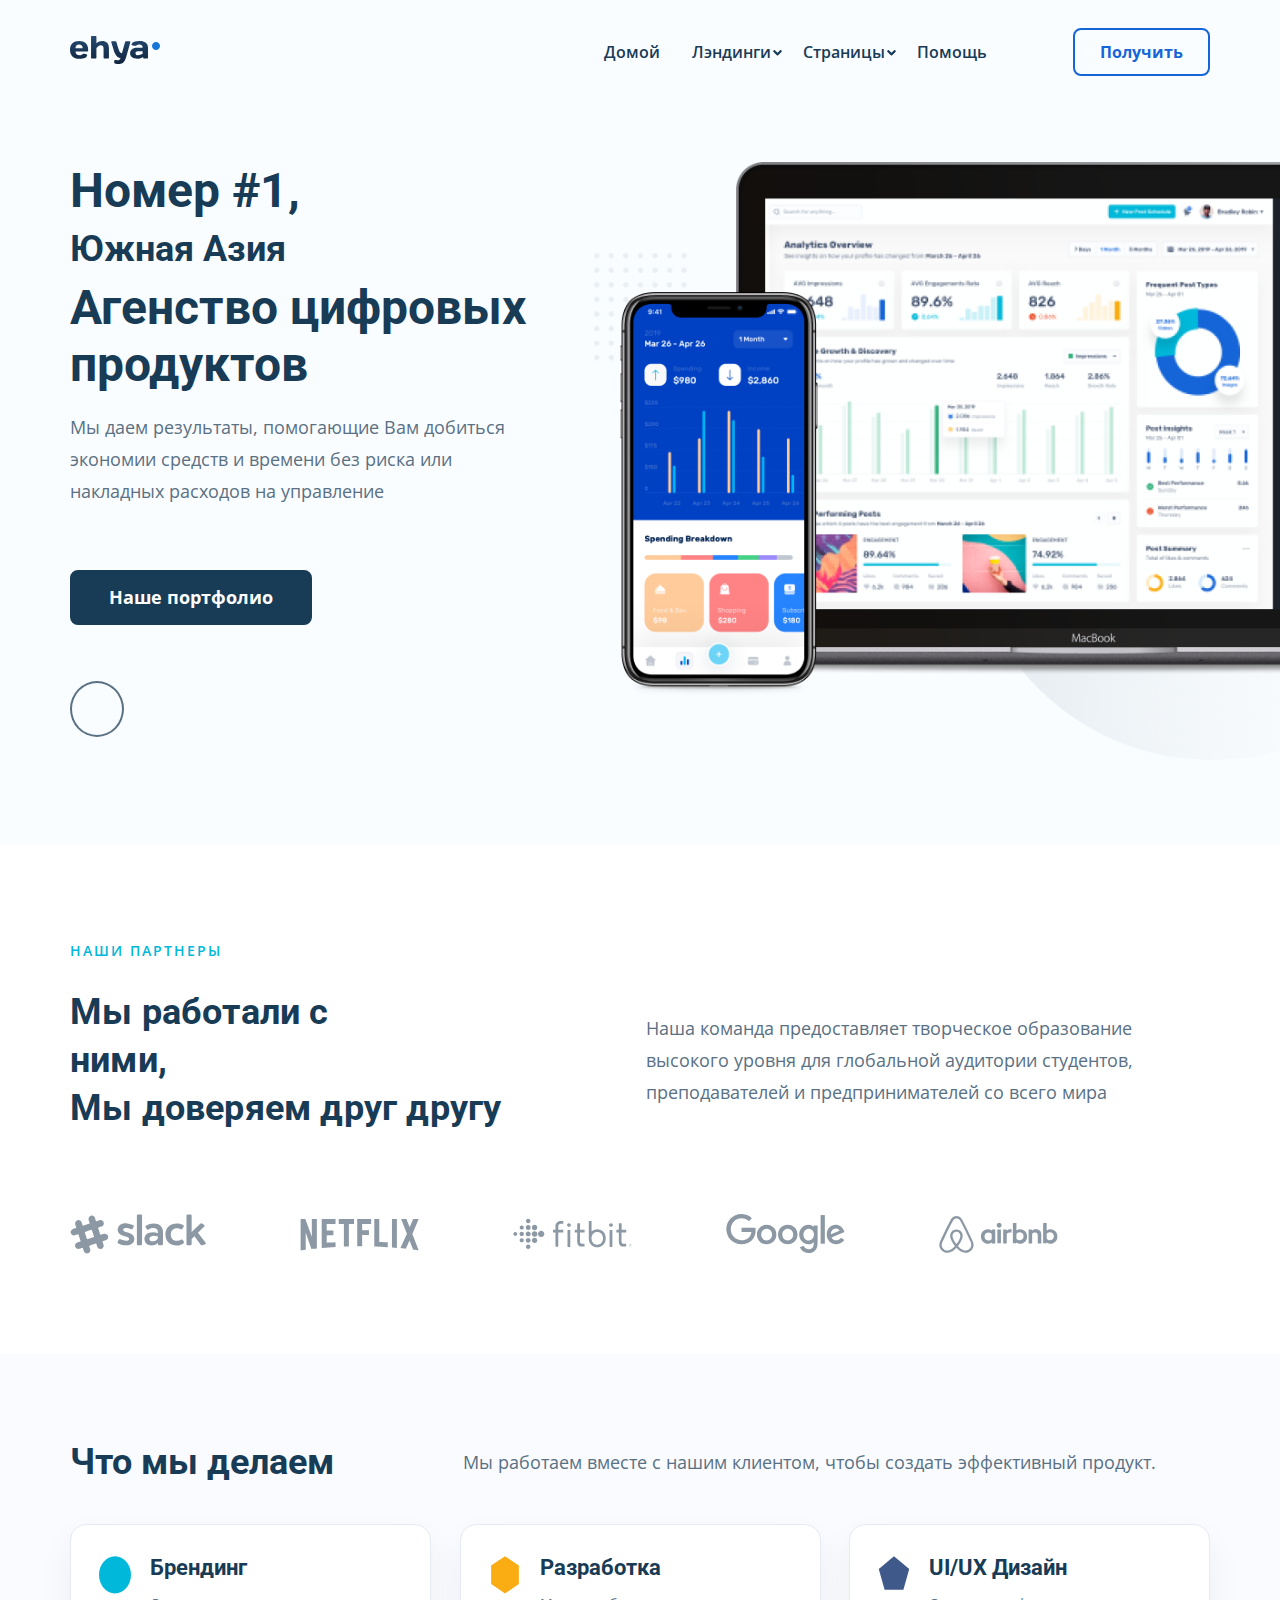
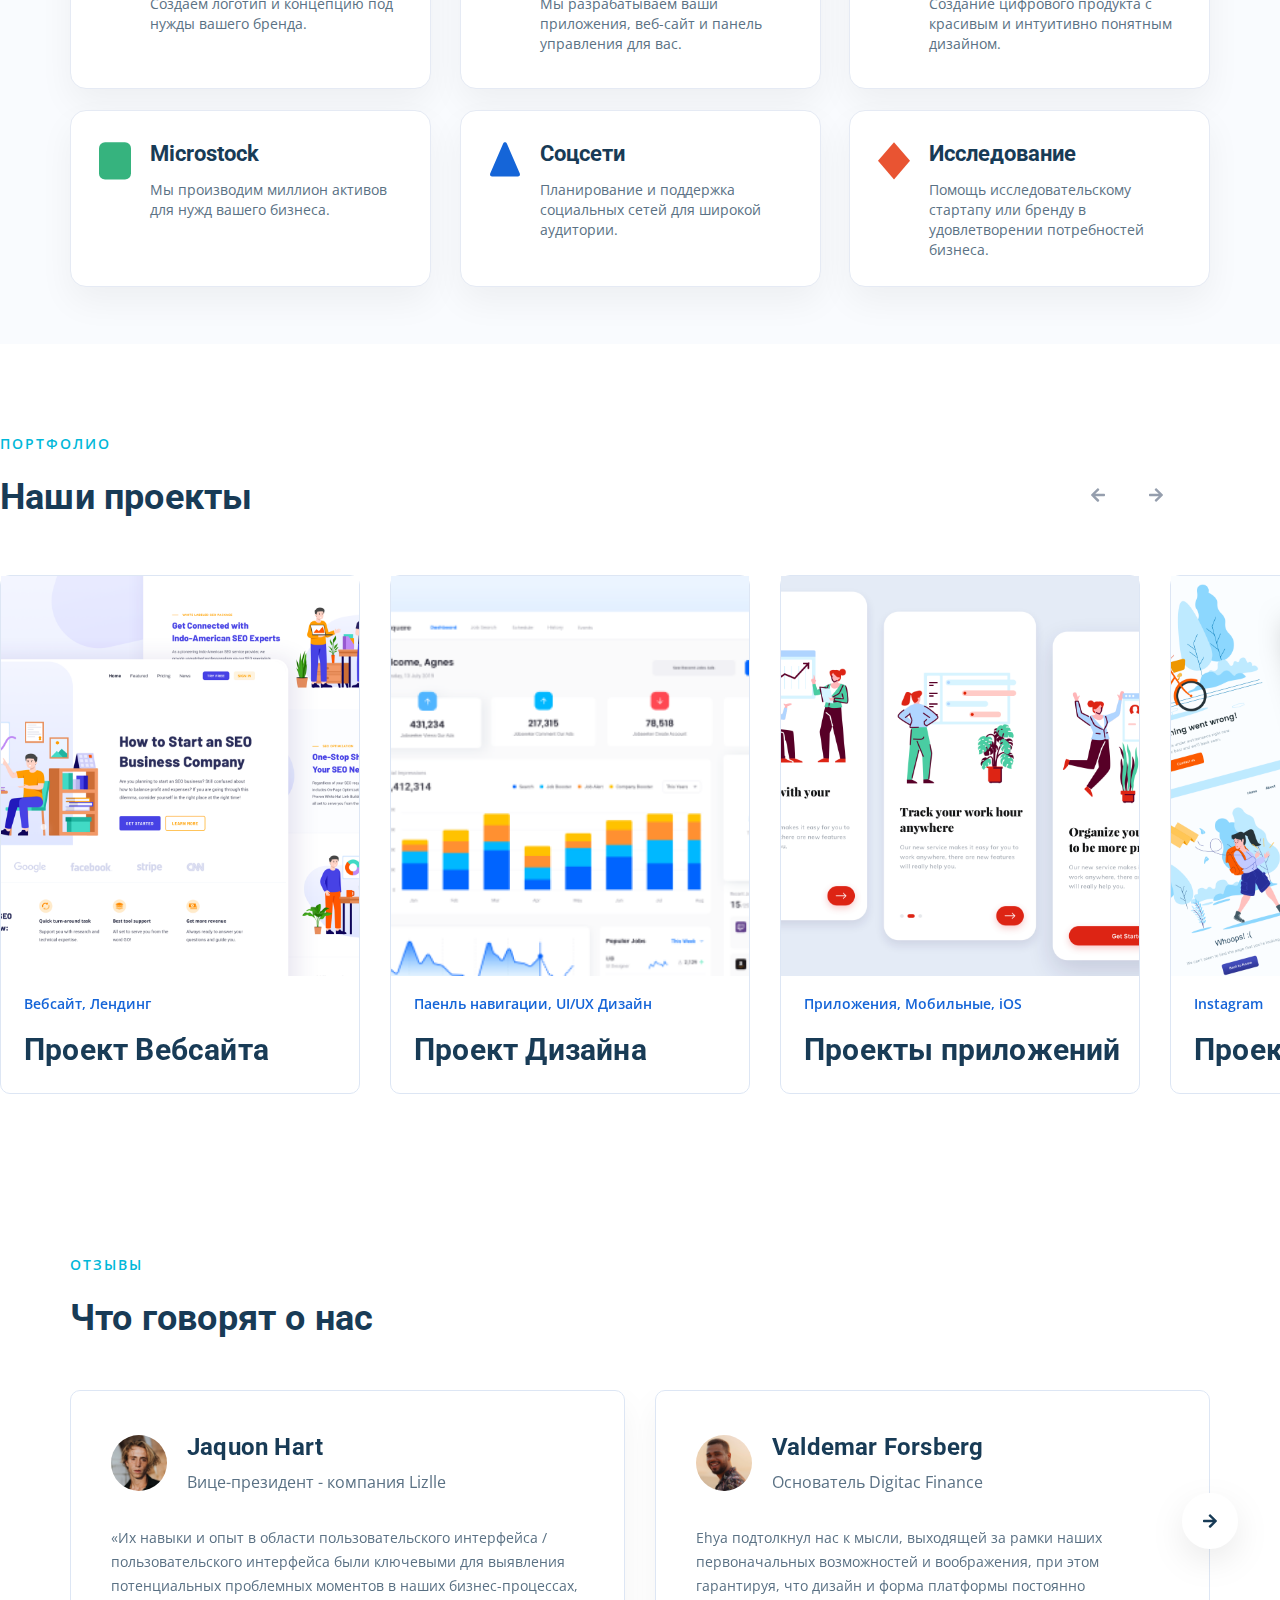
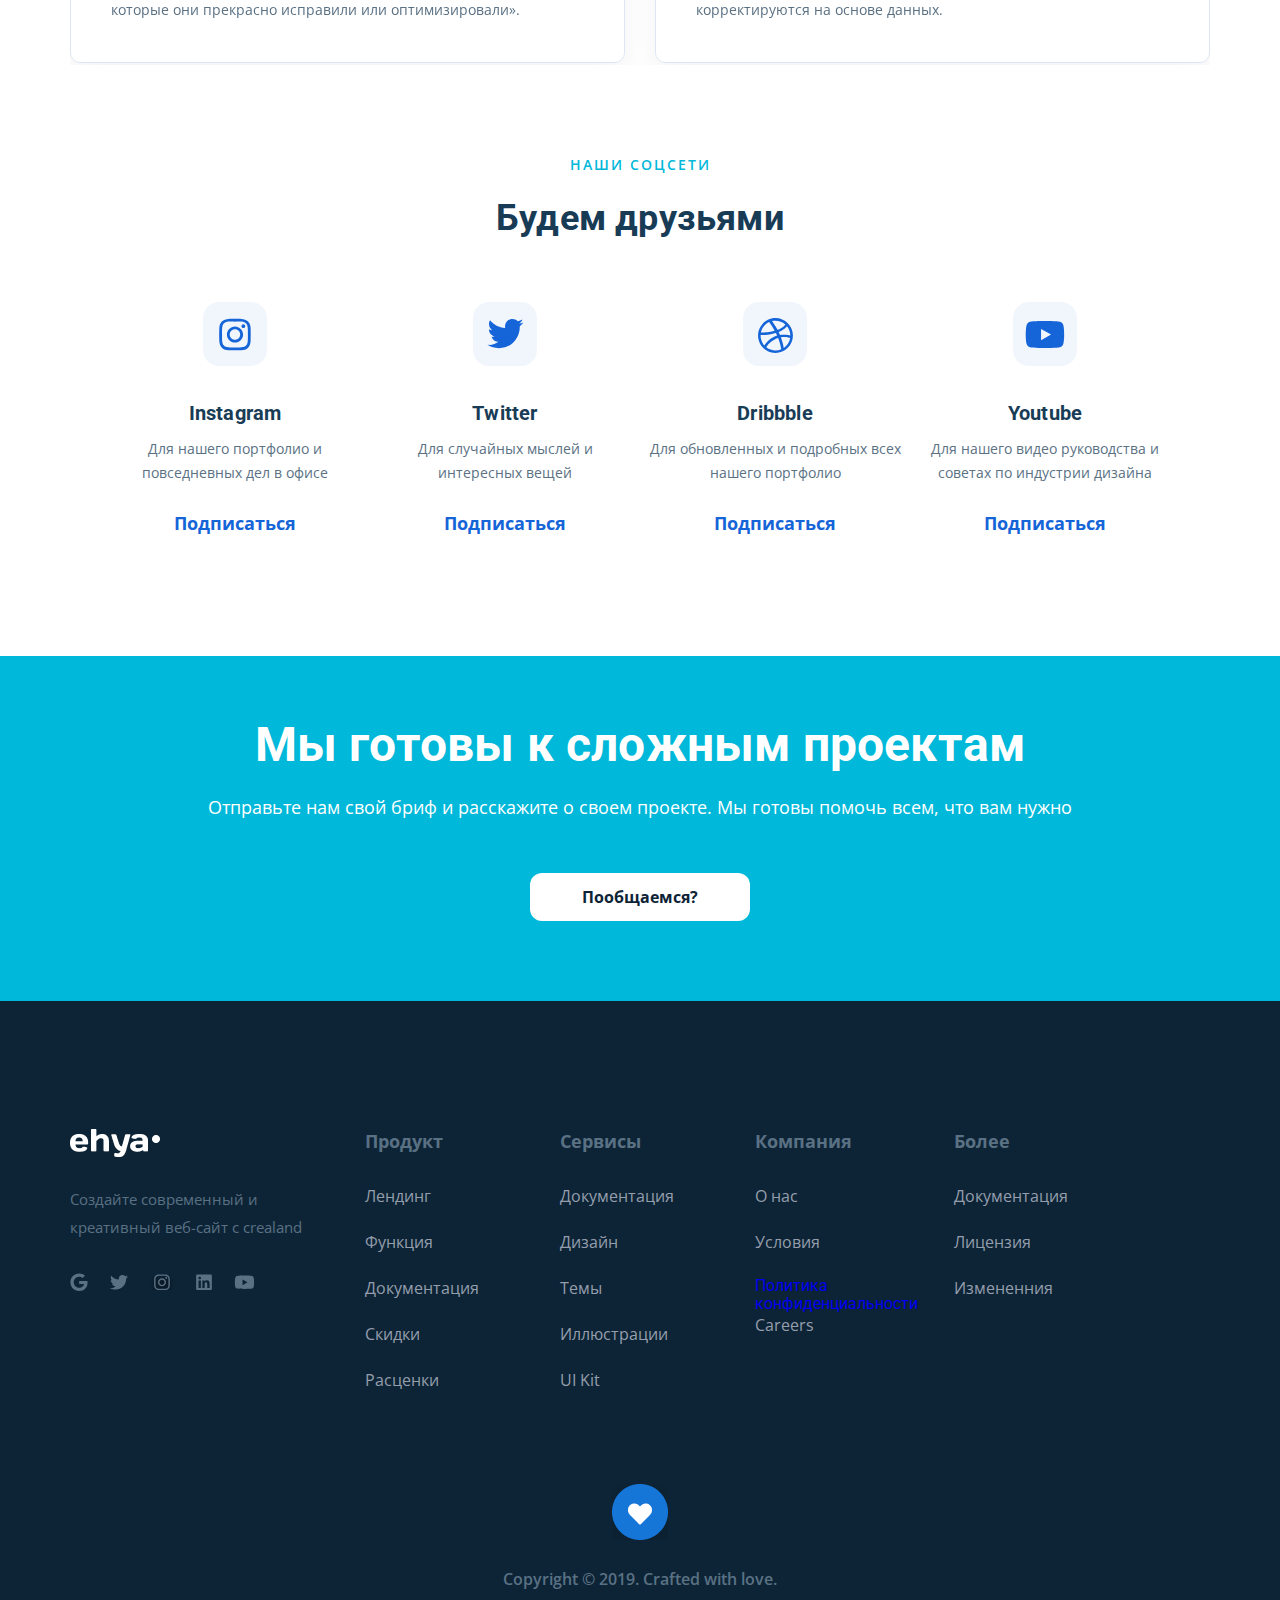
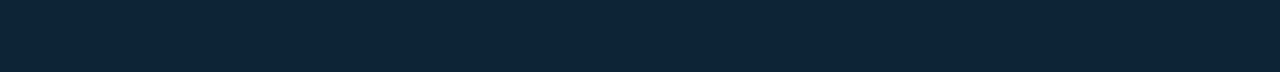
==== index.html @ fec26cb6 "fix правки" ====
<!DOCTYPE html>
<html lang="ru">
  <head>
    <meta charset="UTF-8" />
    <meta http-equiv="X-UA-Compatible" content="IE=edge" />
    <meta name="viewport" content="width=device-width, initial-scale=1.0" />
    <title>Tolik-Agency</title>
    <link rel="shortcut icon" href="favicon.ico" type="image/x-icon" />
    <link rel="icon" href="favicon.ico" type="image/x-icon" />
    <link rel="preconnect" href="https://fonts.gstatic.com" />
    <link
      href="https://fonts.googleapis.com/css2?family=Open+Sans:wght@400;600&family=Roboto:wght@400;700&display=swap"
      rel="stylesheet"
    />
    <link rel="stylesheet" href="./css/swiper-bundle.min.css" />
    <link rel="stylesheet" href="./css/style.css" />
  </head>
  <body>
    <div class="navbar navbar--mobile_fixed">
      <div class="container">
        <header class="navbar__header">
          <div class="navbar__logo">
            <a href="./index.html" class="navbar__link">
              <img src="./img/Logo-header.svg" alt="logo" class="logo" />
            </a>
          </div>
          <nav class="navbar-menu">
            <ul class="navbar-menu__items">
              <li class="navbar-menu__item">
                <a href="#" class="navbar-menu__link">Домой</a>
              </li>
              <li class="navbar-menu__item">
                <button class="navbar-menu__link navbar-menu__link-button">
                  Лэндинги
                </button>
                <ul class="navbar-menu__hidden">
                  <li class="navbar-menu__hidden-link">Flowers</li>
                  <li class="navbar-menu__hidden-link">House</li>
                  <li class="navbar-menu__hidden-link">Devs</li>
                  <li class="navbar-menu__hidden-link">Music</li>
                </ul>
              </li>
              <li class="navbar-menu__item">
                <button class="navbar-menu__link navbar-menu__link-buttons">
                  Страницы
                </button>
                <ul class="navbar-menu__hiddens">
                  <li class="navbar-menu__hidden-link">Главная</li>
                  <li class="navbar-menu__hidden-link">Отзывы</li>
                  <li class="navbar-menu__hidden-link">Инфомация</li>
                  <li class="navbar-menu__hidden-link">Проекты</li>
                  <li class="navbar-menu__hidden-link">Конаткы</li>
                </ul>
              </li>
              <li class="navbar-menu__item">
                <a href="#" class="navbar-menu__link">Помощь</a>
              </li>
            </ul>
            <button
              class="button navbar-button"
              data-toggle="modal"
              data-href="#agency-modal"
            >
              <span class="navbar-button__text">Получить</span>
            </button>
          </nav>
          <!-- /.navbar__menu -->
          <button class="button-hidden navbar__menu-button">
            <span class="button-hidden__line"></span>
            <span class="button-hidden__line"></span>
            <span class="button-hidden__line"></span>
          </button>
        </header>
        <!-- /.navbar__header -->
      </div>
      <!-- /.container -->
    </div>
    <!-- /.header -->
    <section class="hero">
      <div class="container">
        <div class="hero-main">
          <div class="hero-wrapper">
            <div class="hero-info">
              <h2 class="hero-info__title">Номер #1,</h2>
              <span class="hero-info__title-text">Южная Азия</span>
              <h1 class="hero-info__title hero-info__title--mb15">
                Агенство цифровых продуктов
              </h1>
              <p class="hero-info__text">
                Мы даем результаты, помогающие Вам добиться экономии средств и
                времени без риска или накладных&nbsp;расходов на управление
              </p>
              <a class="button hero__button" href="#portfolio">
                Наше портфолио
              </a>
              <a class="button hero__button-circle" href="#partners"></a>
            </div>
            <!-- /.hero-info -->
          </div>
          <!-- /.hero-wrapper__text -->
        </div>
        <!-- /.hero-main -->
      </div>
    </section>
    <!-- /.hero -->
    <section class="partners" id="partners">
      <div class="container">
        <div class="patners-wrapper">
          <div class="partners__info">
            <span class="partners__our const-text">Наши партнеры</span>
            <div class="partners-text">
              <h2 class="partners-text__title">
                Мы работали с<br />ними,<br />Мы доверяем друг другу
              </h2>
              <span class="partners-text__quality">
                Наша команда предоставляет творческое образование высокого
                уровня для глобальной&nbsp;аудитории студентов, преподавателей и
                предпринимателей со&nbsp;всего&nbsp;мира
              </span>
            </div>
          </div>
          <!-- /.partners__info -->
          <div class="partners-logo">
            <div class="partners-logo__item">
              <img
                src="./img/slack.svg"
                alt="logo: slack"
                class="partners__image"
              />
            </div>
            <div class="partners-logo__item">
              <img
                src="./img/netflix.svg"
                alt="logo: netflix"
                class="partners__image"
              />
            </div>
            <div class="partners-logo__item">
              <img
                src="./img/fitbit.svg"
                alt="logo: netflix"
                class="partners__image"
              />
            </div>
            <div class="partners-logo__item">
              <img
                src="./img/google.svg"
                alt="logo: google"
                class="partners__image"
              />
            </div>
            <div class="partners-logo__item">
              <img
                src="./img/airbnb.svg"
                alt="logo: airbnb"
                class="partners__image"
              />
            </div>
          </div>
        </div>
        <!-- /.patners-wrapper -->
      </div>
    </section>
    <!-- /.partners -->
    <section class="service">
      <div class="container">
        <div class="service-wrapper">
          <div class="service-heading">
            <h2 class="service-heading__title">Что мы делаем</h2>
            <div class="service-heading__text">
              Мы работаем вместе с нашим клиентом, чтобы создать эффективный
              продукт.
            </div>
          </div>
          <!-- /.service-heading -->
          <div class="service-info">
            <div class="card service-info__card">
              <div class="card__image">
                <img src="./img/brend.svg" alt="decor image" />
              </div>
              <div class="card__info">
                <h4 class="card__title">Брендинг</h4>
                <div class="card__text">
                  Создаем логотип и концепцию под нужды вашего бренда.
                </div>
              </div>
            </div>
            <!-- /.card -->
            <div class="card service-info__card">
              <div class="card__image">
                <img src="./img/devs.svg" alt="decor image" />
              </div>
              <div class="card__info">
                <h4 class="card__title">Разработка</h4>
                <div class="card__text">
                  Мы разрабатываем ваши приложения, веб-сайт и панель управления
                  для вас.
                </div>
              </div>
            </div>
            <!-- /.card -->
            <div class="card service-info__card">
              <div class="card__image">
                <img src="./img/uiux.svg" alt="decor image" />
              </div>
              <div class="card__info">
                <h4 class="card__title">UI/UX Дизайн</h4>
                <div class="card__text">
                  Создание цифрового продукта с красивым и интуитивно понятным
                  дизайном.
                </div>
              </div>
            </div>
            <!-- /.card -->
            <div class="card service-info__card">
              <div class="card__image">
                <img src="./img/Microstock.svg" alt="decor image" />
              </div>
              <div class="card__info">
                <h4 class="card__title">Microstock</h4>
                <div class="card__text">
                  Мы производим миллион активов для нужд вашего бизнеса.
                </div>
              </div>
            </div>
            <!-- /.card -->
            <div class="card service-info__card">
              <div class="card__image">
                <img src="./img/social.svg" alt="decor image" />
              </div>
              <div class="card__info">
                <h4 class="card__title">Соцсети</h4>
                <div class="card__text">
                  Планирование и поддержка социальных сетей для широкой
                  аудитории.
                </div>
              </div>
            </div>
            <!-- /.card -->
            <div class="card service-info__card">
              <div class="card__image">
                <img src="./img/Polygon.svg" alt="decor image" />
              </div>
              <div class="card__info">
                <h4 class="card__title">Исследование</h4>
                <div class="card__text">
                  Помощь исследовательскому стартапу или бренду в удовлетворении
                  потребностей бизнеса.
                </div>
              </div>
            </div>
            <!-- /.card -->
          </div>
          <!-- /.service-info -->
        </div>
        <!-- /.service-wrapper -->
      </div>
    </section>
    <!-- /.service -->
    <section class="portfolio" id="portfolio">
      <div class="portfolio-wrapper">
        <span class="portfolio__info const-text">Портфолио</span>
        <div class="portfolio-heading">
          <h2 class="portfolio-heading__title">Наши проекты</h2>
          <div class="portfolio-heading__button">
            <button
              class="portfolio-heading__button portfolio-heading__button--prev"
            ></button>
            <button
              class="portfolio-heading__button portfolio-heading__button--next"
            ></button>
          </div>
        </div>
        <!-- /.portfolio-heading -->
        <div class="swiper-container portfolio-slider">
          <div class="swiper-wrapper">
            <div class="swiper-slide portfolio-slides">
              <div class="portfolio-slides__card">
                <div class="portfolio-slides__images">
                  <img
                    src="./img/slide-1.png"
                    alt="slide"
                    class="portfolio-slides__image"
                  />
                </div>
                <div class="portfolio-slides__footer">
                  <div class="portfolio-slides__info">Вебсайт, Лендинг</div>
                  <div class="portfolio-slides__name">Проект Вебсайта</div>
                </div>
              </div>
            </div>
            <!-- /.portfolio-card -->
            <div class="swiper-slide portfolio-slides">
              <div class="portfolio-slides__card">
                <div class="portfolio-slides__images">
                  <img
                    src="./img/slide-2.png"
                    alt="slide"
                    class="portfolio-slides__image"
                  />
                </div>
                <div class="portfolio-slides__footer">
                  <div class="portfolio-slides__info">
                    Паенль навигации, UI/UX Дизайн
                  </div>
                  <div class="portfolio-slides__name">Проект Дизайна</div>
                </div>
              </div>
            </div>
            <!-- /.portfolio-card -->
            <div class="swiper-slide portfolio-slides">
              <div class="portfolio-slides__card">
                <div class="portfolio-slides__images">
                  <img
                    src="./img/slide-3.png"
                    alt="slide"
                    class="portfolio-slides__image"
                  />
                </div>
                <div class="portfolio-slides__footer">
                  <div class="portfolio-slides__info">
                    Приложения, Мобильные, iOS
                  </div>
                  <div class="portfolio-slides__name">Проекты приложений</div>
                </div>
              </div>
            </div>
            <!-- /.portfolio-card -->
            <div class="swiper-slide portfolio-slides">
              <div class="portfolio-slides__card">
                <div class="portfolio-slides__images">
                  <img
                    src="./img/slide-4.png"
                    alt="slide"
                    class="portfolio-slides__image"
                  />
                </div>
                <div class="portfolio-slides__footer">
                  <div class="portfolio-slides__info">Instagram</div>
                  <div class="portfolio-slides__name">Проект Иллюстраций</div>
                </div>
              </div>
            </div>
            <!-- /.portfolio-card -->
          </div>
        </div>
        <!-- /.porfolio-sider -->
      </div>
      <!-- /.portfolio-wrapper -->
    </section>
    <!-- /.portfolio -->
    <section class="portfolio portfolio-duble" id="portfolio2">
      <div class="container">
        <div class="portfolio-wrapper">
          <span class="portfolio__info const-text">Портфолио</span>
          <div class="portfolio-heading">
            <h2 class="portfolio-heading__title">Наши проекты</h2>
            <div class="portfolio-heading__button">
              <button
                class="portfolio-heading__button portfolio-heading__button--prev"
              ></button>
              <button
                class="portfolio-heading__button portfolio-heading__button--next"
              ></button>
            </div>
          </div>
          <!-- /.portfolio-heading -->
          <div class="portfolio-slides">
            <div class="portfolio-slides__card">
              <div class="portfolio-slides__images">
                <img
                  src="./img/slide-1.png"
                  alt="slide"
                  class="portfolio-slides__image"
                />
              </div>
              <div class="portfolio-slides__footer">
                <div class="portfolio-slides__info">Вебсайт, Лендинг</div>
                <div class="portfolio-slides__name">Проект Вебсайта</div>
              </div>
            </div>
            <!-- /.portfolio-card -->
            <div class="portfolio-slides__card">
              <div class="portfolio-slides__images">
                <img
                  src="./img/slide-2.png"
                  alt="slide"
                  class="portfolio-slides__image"
                />
              </div>
              <div class="portfolio-slides__footer">
                <div class="portfolio-slides__info">
                  Паенль навигации, UI/UX Дизайн
                </div>
                <div class="portfolio-slides__name">Проект Дизайна</div>
              </div>
            </div>
            <!-- /.portfolio-card -->
            <div class="portfolio-slides__card">
              <div class="portfolio-slides__images">
                <img
                  src="./img/slide-3.png"
                  alt="slide"
                  class="portfolio-slides__image"
                />
              </div>
              <div class="portfolio-slides__footer">
                <div class="portfolio-slides__info">
                  Приложения, Мобильные, iOS
                </div>
                <div class="portfolio-slides__name">Проекты приложений</div>
              </div>
            </div>
            <!-- /.portfolio-card -->
            <div class="portfolio-slides__card">
              <div class="portfolio-slides__images">
                <img
                  src="./img/slide-4.png"
                  alt="slide"
                  class="portfolio-slides__image"
                />
              </div>
              <div class="portfolio-slides__footer">
                <div class="portfolio-slides__info">Instagram</div>
                <div class="portfolio-slides__name">Проект Иллюстраций</div>
              </div>
            </div>
            <!-- /.portfolio-card -->
          </div>
        </div>
      </div>
    </section>
    <section class="reviews">
      <div class="container">
        <div class="reviews-wrapper">
          <span class="reviews__info const-text">Отзывы</span>
          <div class="reviews-heading">
            <h2 class="reviews-heading__title">Что говорят о нас</h2>
          </div>
          <!-- /.reviews-heading -->
          <div class="swiper-container reviews-slider">
            <div class="swiper-wrapper">
              <div class="swiper-slide swiper-slide-test reviews-slides">
                <div class="card reviews-slides__card">
                  <div class="reviews-slides__user">
                    <img
                      src="./img/icon-slide1.png"
                      class="reviews-slides__avatar"
                      alt="user photo"
                    />
                    <div class="reviews-slides__username">
                      <h4 class="reviews-slides__name">Jaquon Hart</h4>
                      <span class="reviews-slides__title">
                        Вице-президент - компания Lizlle
                      </span>
                    </div>
                  </div>
                  <div class="reviews-slides__text">
                    <div class="reviews-slides__review">
                      «Их навыки и опыт в области пользовательского интерфейса /
                      пользовательского интерфейса были ключевыми для выявления
                      потенциальных проблемных моментов в наших
                      бизнес-процессах, которые они прекрасно исправили или
                      оптимизировали».
                    </div>
                  </div>
                </div>
              </div>
              <!-- /.reviews-card -->
              <div class="swiper-slide swiper-slide-test reviews-slides">
                <div class="card reviews-slides__card">
                  <div class="reviews-slides__user">
                    <img
                      src="./img/avatar2.png"
                      class="reviews-slides__avatar"
                      alt="user photo"
                    />
                    <div class="reviews-slides__username">
                      <h4 class="reviews-slides__name">Valdemar Forsberg</h4>
                      <span class="reviews-slides__title">
                        Основатель Digitac Finance
                      </span>
                    </div>
                  </div>
                  <div class="reviews-slides__text">
                    <div class="reviews-slides__review">
                      Ehya подтолкнул нас к мысли, выходящей за рамки наших
                      первоначальных возможностей и воображения, при этом
                      гарантируя, что дизайн и форма платформы постоянно
                      корректируются на основе данных.
                    </div>
                  </div>
                </div>
              </div>
              <!-- /.reviews-card -->
              <div class="swiper-slide swiper-slide-test reviews-slides">
                <div class="card reviews-slides__card">
                  <div class="reviews-slides__user">
                    <img
                      src="./img/icon-slide1.png"
                      class="reviews-slides__avatar"
                      alt="user photo"
                    />
                    <div class="reviews-slides__username">
                      <h4 class="reviews-slides__name">Jaquon Hart</h4>
                      <span class="reviews-slides__title">
                        Вице-президент - компания Lizlle
                      </span>
                    </div>
                  </div>
                  <div class="reviews-slides__text">
                    <div class="reviews-slides__review">
                      «Их навыки и опыт в области пользовательского интерфейса /
                      пользовательского интерфейса были ключевыми для выявления
                      потенциальных проблемных моментов в наших
                      бизнес-процессах, которые они прекрасно исправили или
                      оптимизировали».
                    </div>
                  </div>
                </div>
              </div>
              <!-- /.reviews-card -->
              <div class="swiper-slide swiper-slide-test reviews-slides">
                <div class="card reviews-slides__card">
                  <div class="reviews-slides__user">
                    <img
                      src="./img/avatar2.png"
                      class="reviews-slides__avatar"
                      alt="user photo"
                    />
                    <div class="reviews-slides__username">
                      <h4 class="reviews-slides__name">Valdemar Forsberg</h4>
                      <span class="reviews-slides__title">
                        Основатель Digitac Finance
                      </span>
                    </div>
                  </div>
                  <div class="reviews-slides__text">
                    <div class="reviews-slides__review">
                      Ehya подтолкнул нас к мысли, выходящей за рамки наших
                      первоначальных возможностей и воображения, при этом
                      гарантируя, что дизайн и форма платформы постоянно
                      корректируются на основе данных.
                    </div>
                  </div>
                </div>
              </div>
              <!-- /.reviews-card -->
            </div>
            <!-- /.swiper-wrapper -->
          </div>
          <!-- ./reviews-slider -->
          <button
            class="reviews-heading__button reviews-heading__button--next"
          ></button>
        </div>
        <!-- /.reviews-wrapper -->
      </div>
    </section>
    <!-- /.reviews -->
    <section class="social">
      <div class="container">
        <div class="social-wrapper">
          <div class="social-top">
            <span class="social-top const-text">Наши соцсети</span>
            <h2 class="social-top__title">Будем друзьями</h2>
          </div>
          <!-- /.social-top -->
          <div class="social-bottom">
            <div class="social-bottom__item">
              <div class="social-bottom__icon">
                <img
                  src="./img/instagram.svg"
                  alt="instagram link"
                  class="social-bottom__image"
                />
              </div>
              <h3 class="social-bottom__title">Instagram</h3>
              <div class="social-bottom__text">
                Для нашего портфолио и повседневных дел в офисе
              </div>
              <a
                href="https://www.instagram.com"
                class="social-bottom__link"
                target="_blank"
                >Подписаться</a
              >
            </div>
            <!-- /.social-bottom__item -->
            <div class="social-bottom__item">
              <div class="social-bottom__icon">
                <img
                  src="./img/twitter.svg"
                  alt="twitter link"
                  class="social-bottom__image"
                />
              </div>
              <h3 class="social-bottom__title">Twitter</h3>
              <div class="social-bottom__text">
                Для случайных мыслей и интересных&nbsp;вещей
              </div>
              <a
                href="https://www.twitter.com/"
                class="social-bottom__link"
                target="_blank"
                >Подписаться</a
              >
            </div>
            <!-- /.social-bottom__item -->
            <div class="social-bottom__item">
              <div class="social-bottom__icon">
                <img
                  src="./img/dribbble.svg"
                  alt="dribbble link"
                  class="social-bottom__image"
                />
              </div>
              <h3 class="social-bottom__title">Dribbble</h3>
              <div class="social-bottom__text">
                Для обновленных и подробных всех нашего портфолио
              </div>
              <a
                href="https://dribbble.com/"
                class="social-bottom__link"
                target="_blank"
                >Подписаться</a
              >
            </div>
            <!-- /.social-bottom__item -->
            <div class="social-bottom__item">
              <div class="social-bottom__icon">
                <img
                  src="./img/youtube.svg"
                  alt="youtube link"
                  class="social-bottom__image social-bottom__image--mb30"
                />
              </div>
              <h3 class="social-bottom__title">Youtube</h3>
              <div class="social-bottom__text">
                Для нашего видео руководства и советах по индустрии дизайна
              </div>
              <a
                href="https://www.youtube.com"
                class="social-bottom__link"
                target="_blank"
                >Подписаться</a
              >
            </div>
            <!-- /.social-bottom__item -->
          </div>
          <!-- /.social-bottom -->
        </div>
        <!-- /.social-wrapper -->
      </div>
    </section>
    <!-- /.social -->
    <section class="order">
      <div class="container">
        <div class="order-wrapper">
          <h2 class="order-wrapper__title">Мы готовы к сложным проектам</h2>
          <span class="order-wrapper__text"
            >Отправьте нам свой бриф и расскажите о своем проекте. Мы готовы
            помочь всем, что вам нужно</span
          >
          <button
            class="order-wrapper__button"
            data-toggle="modal"
            data-href="#agency-modal"
          >
            Пообщаемся?
          </button>
        </div>
        <!-- /.order-wrapper -->
      </div>
    </section>
    <!-- /.order -->
    <footer class="footer">
      <div class="container">
        <div class="footer-wrapper">
          <div class="footer-info">
            <div class="footer-info__blocks">
              <div class="footer-info__block">
                <a href="index.html" class="footer-info__logo">
                  <img
                    src="./img/Logo-footer.png"
                    alt="logo"
                    class="footer-info__logo"
                /></a>
                <div class="footer-info__text">
                  Создайте современный и креативный веб-сайт с crealand
                </div>
                <div class="footer-info__items">
                  <div class="footer-info__social-links">
                    <a
                      title="google.com"
                      href="https://www.google.com"
                      target="_blank"
                      ><img
                        src="./img/google-icon.svg"
                        alt="google"
                        class="footer-info__social-icon"
                    /></a>
                  </div>
                  <div class="footer-info__social-links">
                    <a
                      title="twitter.com"
                      href="https://www.twitter.com"
                      target="_blank"
                      ><img
                        src="./img/twitter-icon.svg"
                        alt="twitter link"
                        class="footer-info__social-icon"
                    /></a>
                  </div>
                  <div class="footer-info__social-links">
                    <a
                      title="instagram.com"
                      href="https://www.instagram.com"
                      target="_blank"
                      ><img
                        src="./img/instagram-icon.svg"
                        alt="instagram"
                        class="footer-info__social-icon"
                    /></a>
                  </div>
                  <div class="footer-info__social-links">
                    <a
                      title="linkedin.com"
                      href="https://www.linkedin.com"
                      target="_blank"
                      ><img
                        src="./img/linkedin-icon.svg"
                        alt="linkedin"
                        class="footer-info__social-icon"
                    /></a>
                  </div>
                  <div class="footer-info__social-links">
                    <a
                      title="youtube.com"
                      href="https://www.youtube.com"
                      target="_blank"
                      ><img
                        src="./img/youtube-icon.svg"
                        alt="youtube"
                        class="footer-info__social-icon"
                    /></a>
                  </div>
                </div>
              </div>
            </div>
            <div class="footer-info__blocks2">
              <div class="footer-info__item">
                <h4 class="footer-info__item-title">Продукт</h4>
                <a href="#" class="footer-info__item-link">Лендинг</a>
                <a href="#" class="footer-info__item-link">Функция</a>
                <a href="#" class="footer-info__item-link">Документация</a>
                <a href="#" class="footer-info__item-link">Скидки</a>
                <a href="#" class="footer-info__item-link">Расценки</a>
              </div>
              <div class="footer-info__item">
                <h4 class="footer-info__item-title">Сервисы</h4>
                <a href="#" class="footer-info__item-link">Документация</a>
                <a href="#" class="footer-info__item-link">Дизайн</a>
                <a href="#" class="footer-info__item-link">Темы</a>
                <a href="#" class="footer-info__item-link">Иллюстрации</a>
                <a href="#" class="footer-info__item-link">UI Kit</a>
              </div>
              <div class="footer-info__item">
                <h4 class="footer-info__item-title">Компания</h4>
                <a href="#" class="footer-info__item-link">О нас</a>
                <a href="#" class="footer-info__item-link">Условия</a>
                <a href="#" class="footer-info__item-link-visible"
                  >Политика конфиденциальности
                </a>
                <a
                  href="#"
                  class="footer-info__item-link footer-info__item-link--hidden"
                  >Privacy Policy
                </a>
                <a href="#" class="footer-info__item-link">Careers</a>
              </div>
              <div class="footer-info__item">
                <h4 class="footer-info__item-title">Более</h4>
                <a href="#" class="footer-info__item-link">Документация</a>
                <a href="#" class="footer-info__item-link">Лицензия</a>
                <a href="#" class="footer-info__item-link">Измененния</a>
              </div>
            </div>
          </div>
          <!-- /.footer-info -->
          <div class="footer-bottom">
            <img
              src="./img/Heart.png"
              alt="icon heart"
              class="footer-bottom__image"
            />
            <div class="footer-bottom__text">
              Copyright © 2019. Crafted with love.
            </div>
          </div>
          <!-- /.footer-bottom -->
        </div>
      </div>
    </footer>

    <div class="modal" id="agency-modal">
      <div class="modal__overlay"></div>
      <!-- /.modal__overlay -->
      <div class="modal__dialog">
        <a href="#" class="modal__close">
          <img src="./img/close.svg" alt="icon: close" />
        </a>
        <h3 class="modal__title modal__title--mb-3">Ваше сообщение</h3>
        <form action="./send.php" method="POST" class="modal__form form">
          <div class="modal__input-group">
            <input
              type="text"
              class="input modal__input"
              placeholder="Введите Ваше имя*"
              name="name"
              required
              minlength="2"
            />
          </div>
          <div class="modal__input-group">
            <input
              type="tel"
              class="input modal__input"
              placeholder="Введите телефон*"
              name="phone"
              required
              minlength="17"
            />
          </div>
          <div class="modal__input-group">
            <input
              type="email"
              class="input modal__input"
              placeholder="Ваш Email*"
              name="email"
              required
            />
          </div>
          <textarea
            class="message modal__message"
            placeholder="Комментарий*"
            name="message"
          ></textarea>
          <button class="button modal__button" type="submit">
            Получить предложение
          </button>
        </form>
      </div>
      <!-- /.modal__dialog -->
    </div>
    <script src="./js/jquery-3.6.0.min.js"></script>
    <script src="./js/jquery.validate.min.js"></script>
    <script src="./js/swiper-bundle.min.js"></script>
    <script src="./js/jquery.mask.min.js"></script>
    <script src="./js/main.js"></script>
  </body>
</html>
---- css/style.css ----
/*! normalize.css v8.0.1 | MIT License | github.com/necolas/normalize.css */
/* Document
 @mixin ========================================================================= */
/**
 * 1. Correct the line height in all browsers.
 * 2. Prevent adjustments of font size after orientation changes in iOS.
 */
html {
  line-height: 1.15;
  /* 1 */
  -webkit-text-size-adjust: 100%;
  /* 2 */
}

/* Sections
 @mixin ========================================================================= */
/**
 * Remove the margin in all browsers.
 */
body {
  margin: 0;
}

/**
 * Render the `main` element consistently in IE.
 */
main {
  display: block;
}

/**
 * Correct the font size and margin on `h1` elements within `section` and
 * `article` contexts in Chrome, Firefox, and Safari.
 */
h1 {
  font-size: 2em;
  margin: 0.67em 0;
}

/* Grouping content
 @mixin ========================================================================= */
/**
 * 1. Add the correct box sizing in Firefox.
 * 2. Show the overflow in Edge and IE.
 */
hr {
  box-sizing: content-box;
  /* 1 */
  height: 0;
  /* 1 */
  overflow: visible;
  /* 2 */
}

/**
 * 1. Correct the inheritance and scaling of font size in all browsers.
 * 2. Correct the odd `em` font sizing in all browsers.
 */
pre {
  font-family: monospace, monospace;
  /* 1 */
  font-size: 1em;
  /* 2 */
}

/* Text-level semantics
 @mixin ========================================================================= */
/**
 * Remove the gray background on active links in IE 10.
 */
a {
  background-color: transparent;
}

/**
 * 1. Remove the bottom border in Chrome 57-
 * 2. Add the correct text decoration in Chrome, Edge, IE, Opera, and Safari.
 */
abbr[title] {
  border-bottom: none;
  /* 1 */
  text-decoration: underline;
  /* 2 */
  text-decoration: underline dotted;
  /* 2 */
}

/**
 * Add the correct font weight in Chrome, Edge, and Safari.
 */
b,
strong {
  font-weight: bolder;
}

/**
 * 1. Correct the inheritance and scaling of font size in all browsers.
 * 2. Correct the odd `em` font sizing in all browsers.
 */
code,
kbd,
samp {
  font-family: monospace, monospace;
  /* 1 */
  font-size: 1em;
  /* 2 */
}

/**
 * Add the correct font size in all browsers.
 */
small {
  font-size: 80%;
}

/**
 * Prevent `sub` and `sup` elements from affecting the line height in
 * all browsers.
 */
sub,
sup {
  font-size: 75%;
  line-height: 0;
  position: relative;
  vertical-align: baseline;
}

sub {
  bottom: -0.25em;
}

sup {
  top: -0.5em;
}

/* Embedded content
 @mixin ========================================================================= */
/**
 * Remove the border on images inside links in IE 10.
 */
img {
  border-style: none;
}

/* Forms
 @mixin ========================================================================= */
/**
 * 1. Change the font styles in all browsers.
 * 2. Remove the margin in Firefox and Safari.
 */
button,
input,
optgroup,
select,
textarea {
  font-family: inherit;
  /* 1 */
  font-size: 100%;
  /* 1 */
  line-height: 1.15;
  /* 1 */
  margin: 0;
  /* 2 */
}

/**
 * Show the overflow in IE.
 * 1. Show the overflow in Edge.
 */
button,
input {
  /* 1 */
  overflow: visible;
}

/**
 * Remove the inheritance of text transform in Edge, Firefox, and IE.
 * 1. Remove the inheritance of text transform in Firefox.
 */
button,
select {
  /* 1 */
  text-transform: none;
}

/**
 * Correct the inability to style clickable types in iOS and Safari.
 */
button,
[type="button"],
[type="reset"],
[type="submit"] {
  -webkit-appearance: button;
}

/**
 * Remove the inner border and padding in Firefox.
 */
button::-moz-focus-inner,
[type="button"]::-moz-focus-inner,
[type="reset"]::-moz-focus-inner,
[type="submit"]::-moz-focus-inner {
  border-style: none;
  padding: 0;
}

/**
 * Restore the focus styles unset by the previous rule.
 */
button:-moz-focusring,
[type="button"]:-moz-focusring,
[type="reset"]:-moz-focusring,
[type="submit"]:-moz-focusring {
  outline: 1px dotted ButtonText;
}

/**
 * Correct the padding in Firefox.
 */
fieldset {
  padding: 0.35em 0.75em 0.625em;
}

/**
 * 1. Correct the text wrapping in Edge and IE.
 * 2. Correct the color inheritance from `fieldset` elements in IE.
 * 3. Remove the padding so developers are not caught out when they zero out
 *    `fieldset` elements in all browsers.
 */
legend {
  box-sizing: border-box;
  /* 1 */
  color: inherit;
  /* 2 */
  display: table;
  /* 1 */
  max-width: 100%;
  /* 1 */
  padding: 0;
  /* 3 */
  white-space: normal;
  /* 1 */
}

/**
 * Add the correct vertical alignment in Chrome, Firefox, and Opera.
 */
progress {
  vertical-align: baseline;
}

/**
 * Remove the default vertical scrollbar in IE 10+.
 */
textarea {
  overflow: auto;
}

/**
 * 1. Add the correct box sizing in IE 10.
 * 2. Remove the padding in IE 10.
 */
[type="checkbox"],
[type="radio"] {
  box-sizing: border-box;
  /* 1 */
  padding: 0;
  /* 2 */
}

/**
 * Correct the cursor style of increment and decrement buttons in Chrome.
 */
[type="number"]::-webkit-inner-spin-button,
[type="number"]::-webkit-outer-spin-button {
  height: auto;
}

/**
 * 1. Correct the odd appearance in Chrome and Safari.
 * 2. Correct the outline style in Safari.
 */
[type="search"] {
  -webkit-appearance: textfield;
  /* 1 */
  outline-offset: -2px;
  /* 2 */
}

/**
 * Remove the inner padding in Chrome and Safari on macOS.
 */
[type="search"]::-webkit-search-decoration {
  -webkit-appearance: none;
}

/**
 * 1. Correct the inability to style clickable types in iOS and Safari.
 * 2. Change font properties to `inherit` in Safari.
 */
::-webkit-file-upload-button {
  -webkit-appearance: button;
  /* 1 */
  font: inherit;
  /* 2 */
}

/* Interactive
 @mixin ========================================================================= */
/*
 * Add the correct display in Edge, IE 10+, and Firefox.
 */
details {
  display: block;
}

/*
 * Add the correct display in all browsers.
 */
summary {
  display: list-item;
}

/* Misc
 @mixin ========================================================================= */
/**
 * Add the correct display in IE 10+.
 */
template {
  display: none;
}

/**
 * Add the correct display in IE 10.
 */
[hidden] {
  display: none;
}

* {
  box-sizing: border-box;
}

body {
  background: #fff;
  font-family: "Roboto", sans-serif;
  overflow-x: hidden;
  scroll-behavior: smooth;
}

.container {
  max-width: 1140px;
  margin: auto;
}

img {
  max-width: 100%;
  max-height: 100%;
}

a {
  text-decoration: none;
  cursor: pointer;
}

button {
  outline: none;
  cursor: pointer;
}

.const-text {
  font-family: "Open Sans", sans-serif;
  font-style: normal;
  font-weight: 600;
  font-size: 14px;
  line-height: 19px;
  letter-spacing: 2px;
  text-transform: uppercase;
  color: #00B8D9;
}

.input {
  background-color: #fff;
  border-radius: 4px;
  border: none;
  padding: 0 23px;
  height: 50px;
}

.message {
  background-color: #fff;
  border-radius: 4px;
  padding: 18px 23px;
  border: none;
}

.invalid {
  color: red;
}

.navbar {
  background-color: #FAFDFF;
  padding: 28px 0;
  overflow: visible;
}

.navbar__header {
  display: flex;
  justify-content: space-between;
  align-items: center;
}

.navbar__link {
  display: block;
}

.navbar-menu {
  display: flex;
  justify-content: space-between;
  align-items: center;
  position: relative;
}

.navbar-menu__items {
  display: flex;
  justify-content: space-between;
  align-items: center;
  margin: 0;
  margin-right: 54px;
  padding: 0;
}

.navbar-menu__item {
  display: flex;
  align-items: center;
}

.navbar-menu__link {
  font-family: "Open Sans", sans-serif;
  font-style: normal;
  font-weight: 600;
  font-size: 16px;
  line-height: 22px;
  list-style-type: none;
  margin-right: 32px;
  color: #183B56;
}

.navbar-menu__link-button, .navbar-menu__link-buttons {
  border: none;
  outline: none;
  padding: 0;
  font-family: "Open Sans", sans-serif;
  font-style: normal;
  font-weight: 600;
  font-size: 16px;
  line-height: 22px;
  list-style-type: none;
  margin-right: 32px;
  color: #183B56;
  position: relative;
  background-color: #FAFDFF;
}

.navbar-menu__link-button::after, .navbar-menu__link-buttons::after {
  content: '';
  width: 13px;
  height: 16px;
  top: 3px;
  position: absolute;
  background-image: url("../img/button-down.svg");
  background-repeat: no-repeat;
  background-position: center;
}

.navbar-menu__image {
  width: 9px;
  height: 16px;
  text-align: center;
  margin-bottom: -2px;
  margin-left: 3px;
}

.navbar-menu__hidden, .navbar-menu__hiddens {
  display: none;
  position: absolute;
  padding: 0;
  top: 100%;
  z-index: -1;
}

.navbar-menu__hidden--visible, .navbar-menu__hiddens--visible {
  background-color: #FAFDFF;
  display: block;
  top: 100%;
  transition: 1s;
  z-index: 10;
}

.navbar-menu__hidden-link, .navbar-menu__hiddens-link {
  font-family: "Open Sans", sans-serif;
  font-style: normal;
  font-weight: 600;
  font-size: 16px;
  line-height: 22px;
  list-style-type: none;
  margin-right: 32px;
  color: #183B56;
  list-style-type: none;
  margin-bottom: 10px;
  cursor: pointer;
}

.navbar-button {
  padding: 0;
  background-color: #FAFDFF;
  border-radius: 8px;
  border: 2px solid #1565D8;
}

.navbar-button__text {
  display: block;
  padding: 11px 25px;
  font-family: "Open Sans", sans-serif;
  color: #1565D8;
  font-style: normal;
  font-weight: bold;
  font-size: 16px;
  line-height: 22px;
}

.button-hidden {
  display: none;
}

.hero {
  padding: 58px 0 108px 0;
  position: relative;
  background-color: #FAFDFF;
}

.hero::before {
  content: '';
  position: absolute;
  top: 58px;
  right: 0px;
  height: 657px;
  width: 754px;
  background-image: url("../img/mac.png");
  background-size: inherit;
  background-repeat: no-repeat;
}

.hero-main {
  display: flex;
  justify-content: space-between;
  align-items: center;
  position: relative;
}

.hero-info {
  display: flex;
  flex-direction: column;
  align-items: flex-start;
  max-width: 499px;
  position: relative;
}

.hero-info__title {
  margin: 0;
  font-style: normal;
  font-weight: bold;
  font-size: 48px;
  line-height: 57px;
  color: #183B56;
}

.hero-info__title--mb15 {
  margin-bottom: 18px;
}

.hero-info__title-text {
  font-weight: bold;
  font-size: 36px;
  line-height: 60px;
  color: #183B56;
}

.hero-info__text {
  font-family: "Open Sans", sans-serif;
  font-style: normal;
  font-weight: normal;
  font-size: 18px;
  line-height: 32px;
  color: #5A7184;
  margin-bottom: 63px;
  margin-top: 0;
}

.hero__button {
  display: block;
  padding: 13px 24px;
  background: #183B56;
  border-radius: 8px;
  border: 2px solid #183B56;
  min-width: 242px;
  color: #fff;
  margin-bottom: 56px;
  font-family: "Open Sans", sans-serif;
  font-style: normal;
  font-weight: bold;
  font-size: 18px;
  line-height: 25px;
  text-align: center;
}

.hero__button-circle {
  display: block;
  width: 54px;
  height: 56px;
  border-radius: 50%;
  border: 2px solid #5A7184;
  background-image: url("../img/button-icon.svg");
  background-repeat: no-repeat;
  background-position: center;
  scroll-behavior: smooth;
}

.partners {
  background-color: #fff;
  padding: 96px 0;
}

.partners-wrapper {
  display: flex;
  flex-direction: column;
  align-items: start;
}

.partners__info {
  margin-bottom: 82px;
}

.partners__our {
  display: block;
  flex-basis: 100%;
  margin-bottom: 28px;
  letter-spacing: 2px;
}

.partners-text {
  display: flex;
  align-items: center;
}

.partners-text__title {
  max-width: 433px;
  font-style: normal;
  font-weight: bold;
  font-size: 36px;
  line-height: 48px;
  color: #183B56;
  margin: 0;
  margin-right: 145px;
  letter-spacing: 0.2px;
}

.partners-text__quality {
  max-width: 514px;
  font-family: "Open Sans", sans-serif;
  font-style: normal;
  font-weight: normal;
  font-size: 18px;
  line-height: 32px;
  color: #5A7184;
}

.partners-logo {
  display: flex;
  align-items: center;
}

.partners-logo__item:not(:last-child) {
  margin-right: 94px;
}

.service {
  padding: 84px 0 57px 0;
  background: #F9FBFE;
}

.service-wrapper {
  display: flex;
  flex-direction: column;
}

.service-heading {
  display: flex;
  justify-content: space-between;
  align-items: center;
  margin-bottom: 38px;
}

.service-heading__title {
  font-style: normal;
  font-weight: bold;
  font-size: 36px;
  line-height: 48px;
  color: #183B56;
  margin: 0;
}

.service-heading__text {
  font-family: "Open Sans", sans-serif;
  font-style: normal;
  font-weight: normal;
  font-size: 18px;
  line-height: 32px;
  color: #5A7184;
  margin-right: 54px;
}

.service-info {
  min-height: 363px;
  display: flex;
  justify-content: space-between;
  flex-wrap: wrap;
  align-content: space-between;
}

.service-info__card {
  width: 361px;
  max-height: 197px;
  min-height: 165px;
  padding: 26px 24px;
  background: #FFFFFF;
  border: 1px solid #E5EAF4;
  box-sizing: border-box;
  box-shadow: 0px 15px 35px rgba(0, 0, 0, 0.05);
  border-radius: 16px;
}

.card {
  display: flex;
  justify-content: space-between;
  align-items: start;
}

.card__image {
  min-width: 40px;
  height: 46px;
  object-fit: cover;
  margin-right: 15px;
  text-align: center;
  padding-top: 5px;
}

.card__title {
  font-style: normal;
  font-weight: bold;
  font-size: 22px;
  line-height: 33px;
  color: #183B56;
  margin: 0;
  margin-bottom: 10px;
}

.card__text {
  font-family: "Open Sans", sans-serif;
  font-style: normal;
  font-weight: normal;
  font-size: 14px;
  line-height: 20px;
  color: #5A7184;
}

.portfolio {
  padding: 90px 0;
}

.portfolio-duble {
  display: none;
}

.portfolio__info {
  display: block;
  margin-bottom: 14px;
}

.portfolio-heading {
  display: flex;
  justify-content: space-between;
  align-items: center;
  margin-bottom: 48px;
}

.portfolio-heading__title {
  font-style: normal;
  font-weight: bold;
  font-size: 36px;
  line-height: 48px;
  letter-spacing: 0.2px;
  color: #183B56;
  margin: 0;
}

.portfolio-heading__button {
  position: relative;
  outline: none;
  margin-right: 95px;
}

.portfolio-heading__button--prev {
  width: 56px;
  height: 56px;
  border: none;
  background: #fff;
  margin: 0;
  background-image: url(../img/prev-button.svg);
  background-repeat: no-repeat;
  background-position: center;
}

.portfolio-heading__button--prev:hover {
  background-image: url(../img/next-button.svg);
  transform: rotate(180deg);
}

.portfolio-heading__button--next {
  width: 56px;
  height: 56px;
  border: none;
  background-color: #fff;
  margin: 0;
  background-image: url(../img/prev-button.svg);
  transform: rotate(180deg);
  background-repeat: no-repeat;
  background-position: center;
}

.portfolio-heading__button--next:hover {
  background-image: url(../img/next-button.svg);
  transform: rotate(360deg);
}

.portfolio-slides__card {
  min-width: 360px;
  border-radius: 10px;
  border: 1px solid #DDE6F4;
}

.portfolio-slides__images {
  min-height: 400px;
}

.portfolio-slides__image {
  height: 400px;
  object-fit: cover;
}

.portfolio-slides__footer {
  padding: 23px;
  padding-top: 14px;
  padding-right: 0;
}

.portfolio-slides__info {
  font-family: "Open Sans", sans-serif;
  font-style: normal;
  font-weight: 600;
  font-size: 14px;
  line-height: 20px;
  color: #1565D8;
  margin-bottom: 16px;
}

.portfolio-slides__name {
  font-style: normal;
  font-weight: bold;
  font-size: 30px;
  line-height: 40px;
  letter-spacing: 0.2px;
  color: #183B56;
}

.portfolio .portfolio-slider {
  width: 360px;
  height: 524px;
  margin: 0;
  right: 0;
  left: 0;
  overflow: visible;
}

.portfolio .swiper-wrapper {
  width: 1530px;
  position: absolute;
}

.portfolio .swiper-slide {
  width: 360px;
}

.reviews {
  padding: 66px 0 50px 0;
}

.reviews-wrapper {
  position: relative;
}

.reviews__info {
  display: block;
  margin-bottom: 20px;
}

.reviews-heading {
  display: flex;
  justify-content: space-between;
  align-items: center;
  margin-bottom: 48px;
}

.reviews-heading__title {
  font-style: normal;
  font-weight: bold;
  font-size: 36px;
  line-height: 48px;
  letter-spacing: 0.2px;
  color: #183B56;
  margin: 0;
}

.reviews-heading__button {
  outline: none;
}

.reviews-heading__button--next {
  position: absolute;
  right: 0;
  width: 56px;
  height: 56px;
  top: 58%;
  right: -28px;
  border-radius: 50%;
  border: 4px solid #fff;
  background-color: #fff;
  background-image: url(../img/next-button.svg);
  background-repeat: no-repeat;
  background-position: center;
  filter: drop-shadow(0px 12px 16px rgba(0, 0, 0, 0.08));
  z-index: 99;
}

.reviews-slider {
  width: 100%;
  min-height: 275px;
  position: relative;
}

.reviews-slides {
  max-width: 585px;
}

.reviews-slides__card {
  display: flex;
  flex-direction: column;
  max-width: 555px;
  padding: 40px;
  border-radius: 10px;
  border: 1px solid #DDE6F4;
  box-shadow: 0px 15px 35px rgba(0, 0, 0, 0.05);
}

.reviews-slides__user {
  display: flex;
  align-items: center;
  margin-bottom: 30px;
}

.reviews-slides__avatar {
  width: 56px;
  height: 56px;
  border-radius: 50%;
  object-fit: cover;
  margin-right: 20px;
}

.reviews-slides__name {
  font-style: normal;
  font-weight: bold;
  font-size: 24px;
  line-height: 32px;
  letter-spacing: 0.2px;
  color: #183B56;
  margin: 0;
  margin-bottom: 5px;
}

.reviews-slides__title {
  font-family: "Open Sans", sans-serif;
  font-style: normal;
  font-weight: normal;
  font-size: 16px;
  line-height: 28px;
  color: #5A7184;
}

.reviews-slides__review {
  font-family: "Open Sans", sans-serif;
  font-style: normal;
  font-weight: normal;
  font-size: 14px;
  line-height: 24px;
  color: #5A7184;
}

.social {
  padding: 40px 0 120px 0;
}

.social-wrapper {
  display: flex;
  flex-direction: column;
  align-items: center;
  text-align: center;
}

.social-top__text {
  margin-bottom: 20px;
}

.social-top__title {
  font-style: normal;
  font-weight: bold;
  font-size: 36px;
  line-height: 48px;
  text-align: center;
  letter-spacing: 0.2px;
  color: #183B56;
  margin-bottom: 60px;
  margin-top: 20px;
}

.social-bottom {
  display: flex;
  justify-content: space-between;
  align-items: center;
}

.social-bottom__item {
  max-width: 260px;
}

.social-bottom__item:not(:last-child) {
  margin-right: 10px;
}

.social-bottom__icon {
  width: 64px;
  height: 64px;
  background-color: rgba(21, 101, 216, 0.06);
  border-radius: 16px;
  align-items: center;
  margin: auto;
  margin-bottom: 35px;
}

.social-bottom__image {
  margin-top: 25%;
}

.social-bottom__image--mb30 {
  margin-top: 30%;
}

.social-bottom__title {
  font-style: normal;
  font-weight: bold;
  font-size: 20px;
  line-height: 24px;
  text-align: center;
  letter-spacing: 0.2px;
  color: #183B56;
  margin: 0;
  margin-bottom: 12px;
}

.social-bottom__text {
  font-family: "Open Sans", sans-serif;
  font-style: normal;
  font-weight: normal;
  font-size: 16px;
  line-height: 24px;
  color: #5A7184;
  margin-bottom: 26px;
}

.social-bottom__text:nth-child(3) {
  font-size: 14px;
}

.social-bottom__text:nth-child(4) {
  font-size: 14px;
}

.social-bottom__link {
  font-family: Open Sans;
  font-style: normal;
  font-weight: bold;
  font-size: 18px;
  line-height: 25px;
  text-align: center;
  color: #1565D8;
  position: relative;
}

.social-bottom__link::after {
  content: '';
  width: 13px;
  height: 16px;
  position: absolute;
  left: 122px;
  top: 5px;
  background-image: url("../img/link-icon.svg");
  background-repeat: no-repeat;
  background-position: center;
}

.order {
  padding: 19px 0 80px 0;
  background: #00B8D9;
  position: relative;
  overflow: hidden;
}

.order::after {
  content: '';
  position: absolute;
  width: 1186px;
  height: 1186px;
  left: 45%;
  top: -56px;
  background-image: url("../img/oval-2.svg");
  background-repeat: no-repeat;
  background-position: center;
}

.order-wrapper {
  display: flex;
  flex-direction: column;
  align-items: center;
}

.order-wrapper__title {
  font-style: normal;
  font-weight: bold;
  font-size: 48px;
  line-height: 60px;
  text-align: center;
  letter-spacing: 0.2px;
  color: #fff;
  margin-bottom: 16px;
}

.order-wrapper__text {
  font-family: Open Sans;
  font-style: normal;
  font-weight: normal;
  font-size: 18px;
  line-height: 32px;
  text-align: center;
  color: #fff;
  margin-bottom: 50px;
}

.order-wrapper__button {
  padding: 13px 52px;
  background: #FFFFFF;
  border-radius: 12px;
  font-family: "Open Sans", sans-serif;
  font-style: normal;
  font-weight: bold;
  font-size: 16px;
  line-height: 22px;
  text-align: center;
  color: #0D2436;
  border: none;
  z-index: 1;
}

.footer {
  padding: 128px 0 82px 0;
  background-color: #0D2436;
}

.footer-wrapper {
  display: flex;
  flex-direction: column;
  align-items: center;
}

.footer-info {
  min-width: 100%;
  display: flex;
  align-items: start;
  margin-bottom: 69px;
}

.footer-info__blocks2 {
  display: flex;
  justify-content: space-between;
}

.footer-info__block {
  max-width: 243px;
  margin-right: 52px;
}

.footer-info__logo {
  display: block;
  margin-bottom: 28px;
}

.footer-info__text {
  font-family: "Open Sans", sans-serif;
  font-style: normal;
  font-weight: normal;
  font-size: 15px;
  line-height: 28px;
  color: #5A7184;
  margin-bottom: 32px;
}

.footer-info__items {
  display: flex;
  align-items: center;
}

.footer-info__social-links {
  margin-right: 22px;
}

.footer-info__item {
  display: flex;
  flex-direction: column;
  max-width: 175px;
  margin-right: 81px;
}

.footer-info__item:nth-child(3) {
  margin-right: 24px;
}

.footer-info__item-title {
  font-family: "Open Sans", sans-serif;
  font-style: normal;
  font-weight: bold;
  font-size: 18px;
  line-height: 25px;
  color: #5A7184;
  margin: 0;
  margin-bottom: 31px;
}

.footer-info__item-link {
  font-family: Open Sans;
  font-style: normal;
  font-weight: normal;
  font-size: 16px;
  line-height: 22px;
  color: #959EAD;
  margin-bottom: 24px;
}

.footer-info__item-link--visible {
  font-family: Open Sans;
  font-style: normal;
  font-weight: normal;
  font-size: 16px;
  line-height: 22px;
  color: #959EAD;
  margin-bottom: 24px;
}

.footer-info__item-link--hidden {
  display: none;
  font-family: Open Sans;
  font-style: normal;
  font-weight: normal;
  font-size: 14px;
  line-height: 22px;
  color: #959EAD;
  margin-bottom: 24px;
}

.footer-bottom {
  text-align: center;
}

.footer-bottom__image {
  margin-bottom: 24px;
}

.footer-bottom__text {
  font-family: "Open Sans", sans-serif;
  font-style: normal;
  font-weight: 600;
  font-size: 16px;
  line-height: 22px;
  text-align: center;
  color: #5A7184;
}

.modal__overlay {
  position: fixed;
  left: 0;
  right: 0;
  top: 0;
  bottom: 0;
  background-color: rgba(24, 59, 86, 0.39);
  z-index: 100;
  visibility: hidden;
  opacity: 0;
  transition: opacity 0.5s;
}

.modal__overlay--visible {
  visibility: visible;
  opacity: 1;
}

.modal__dialog {
  position: fixed;
  top: 400px;
  left: 50%;
  max-width: 478px;
  transform: translate(-50%, -50%);
  padding: 27px 88px;
  padding-bottom: 33px;
  background: #183B56;
  color: #fff;
  border-radius: 8px;
  z-index: 101;
  visibility: hidden;
  opacity: 0;
  transition: opacity 0.5s;
}

.modal__dialog--visible {
  visibility: visible;
  opacity: 1;
}

.modal__close {
  position: absolute;
  right: 18px;
  top: 17px;
  text-decoration: none;
  cursor: pointer;
}

.modal__title {
  font-style: normal;
  font-weight: bold;
  font-size: 18px;
  line-height: 23px;
  margin-top: 7px;
  margin-bottom: 3px;
  text-transform: uppercase;
  text-align: center;
}

.modal__form {
  display: flex;
  align-items: center;
  justify-content: space-between;
  flex-wrap: wrap;
}

.modal__input {
  width: 100%;
  font-style: normal;
  font-weight: normal;
  font-size: 12px;
  line-height: 15px;
}

.modal__input-group {
  width: 100%;
  margin-top: 15px;
}

.modal__message {
  width: 100%;
  min-height: 123px;
  margin-top: 15px;
  font-size: 12px;
  line-height: 15px;
  outline: none;
  resize: none;
}

.modal__button {
  margin-top: 15px;
  padding: 11px 25px;
  background-color: #FAFDFF;
  border-radius: 8px;
  border: 2px solid #fff;
  color: #183B56;
}

.thankyou {
  padding: 100px 0 105px 0;
  position: relative;
  background-color: #FAFDFF;
}

.thankyou-main {
  display: flex;
  justify-content: space-between;
  align-items: center;
  position: relative;
}

.thankyou-info {
  display: flex;
  flex-direction: column;
  align-items: flex-start;
}

.thankyou-info__title {
  margin: 0;
  font-style: normal;
  font-weight: bold;
  font-size: 40px;
  line-height: 57px;
  color: #183B56;
  margin-bottom: 25px;
}

.thankyou-info__title-text {
  font-weight: bold;
  font-size: 26px;
  line-height: 60px;
  color: #183B56;
  margin-bottom: 60px;
}

.thankyou-info__text {
  font-family: "Open Sans", sans-serif;
  font-style: normal;
  font-weight: normal;
  font-size: 18px;
  line-height: 32px;
  color: #5A7184;
  margin-bottom: 63px;
}

.thankyou__button {
  display: block;
  padding: 16px 24px;
  background: #183B56;
  border-radius: 8px;
  border: none;
  min-width: 242px;
  color: #fff;
  margin-bottom: 56px;
  font-family: "Open Sans", sans-serif;
  font-style: normal;
  font-weight: bold;
  font-size: 18px;
  line-height: 25px;
  text-align: center;
}

@media (max-width: 1320px) {
  .hero::before {
    background-size: 100%;
    right: 0px;
    width: 686px;
  }
}

@media (max-width: 1200px) {
  .container {
    max-width: 960px;
    margin: auto;
  }
  .hero {
    padding: 66px 0 85px 0;
  }
  .hero::before {
    width: 50%;
    height: 100%;
  }
  .hero-info__title {
    font-size: 40px;
    line-height: 52px;
  }
  .hero-info__title-text {
    font-size: 28px;
    line-height: 52px;
  }
  .hero-info__text {
    max-width: 450px;
  }
  .partners {
    padding: 80px 0;
  }
  .partners__info {
    margin-bottom: 62px;
  }
  .partners-text__title {
    font-size: 30px;
    line-height: 42px;
    margin-right: 125px;
  }
  .partners-text__quality {
    max-width: 470px;
    font-size: 14px;
    line-height: 28px;
  }
  .service-heading {
    flex-direction: column;
  }
  .service-info {
    justify-content: space-around;
    min-height: 400px;
  }
  .service-info__card {
    max-width: 280px;
  }
  .portfolio {
    display: none;
  }
  .portfolio-duble {
    display: block;
  }
  .portfolio-heading__button {
    display: none;
  }
  .portfolio-slides {
    display: flex;
    justify-content: space-between;
    flex-wrap: wrap;
  }
  .portfolio-slides__images {
    min-height: 300px;
  }
  .portfolio-slides__image {
    height: 300px;
    object-fit: cover;
  }
  .portfolio-slides__card {
    margin-bottom: 24px;
  }
  .reviews-slider {
    min-height: 100%;
  }
  .swiper-slide {
    max-width: 100%;
  }
  .footer-info {
    max-width: none;
    flex-wrap: wrap;
  }
  .footer-info__blocks {
    margin-right: 15px;
    order: 2;
  }
  .footer-info__blocks2 {
    order: -1;
    margin-bottom: 20px;
  }
  .footer-info__item {
    margin-right: 15px;
  }
}

@media (min-width: 992px) {
  .navbar-menu__link:hover {
    color: #1565D8;
  }
  .navbar-menu__link:hover::after {
    background-image: url("../img/button-down-blue.svg");
  }
  .navbar-menu__hidden-link:hover, .navbar-menu__hiddens-link:hover {
    color: #1565D8;
  }
  .navbar-button:hover, .navbar-buttons:hover {
    background-color: #1565D8;
  }
  .navbar-button__text:hover, .navbar-buttons__text:hover {
    color: #fff;
  }
  .hero__button:hover {
    background: #FAFDFF;
    color: #183B56;
  }
  .hero__button-circle:hover {
    border: 4px solid #183B56;
    background-image: url("../img/dark-down.svg");
  }
  .reviews-heading__button--next:hover {
    border: 4px solid #ededed;
  }
  .social-bottom__link:hover {
    color: #183B56;
  }
  .social-bottom__link:hover::after {
    background-image: url("../img/link-icon-dark.svg");
  }
  .order-wrapper__button:hover {
    color: #FFFFFF;
    background: #0D2436;
  }
  .modal__button:hover {
    background-color: #183B56;
    color: #fff;
  }
  .footer-info__item-link:hover {
    color: #fff;
  }
}

@media (max-width: 991px) {
  .container {
    max-width: 700px;
  }
  .navbar-menu__items {
    margin-right: 0;
  }
  .navbar-menu__items__item {
    font-size: 10px;
    line-height: 18px;
    margin-right: 5px;
  }
  .navbar-button__text {
    font-size: 12px;
    line-height: 18px;
  }
  .hero {
    padding: 33px 0 30px 0;
  }
  .hero::before {
    right: 100px;
    width: 150px;
    height: 300px;
    background-image: url("../img/iphone-hero.png");
  }
  .hero-info {
    height: 562px;
  }
  .hero-info__title {
    max-width: 430px;
    font-size: 32px;
    line-height: 46px;
  }
  .hero-info__title-text {
    font-size: 20px;
    line-height: 46px;
  }
  .hero-info__text {
    font-size: 14px;
    line-height: 28px;
  }
  .hero-image__item {
    left: 450px;
  }
  .partners {
    padding: 40px 0;
  }
  .partners-text__title {
    font-size: 24px;
    line-height: 34px;
    margin-right: 60px;
    min-width: 286px;
  }
  .partners-text__quality {
    max-width: 350px;
    font-size: 12px;
    line-height: 24px;
  }
  .partners-logo__item:not(:last-child) {
    margin-right: 15px;
  }
  .service-heading {
    flex-direction: column;
    text-align: center;
  }
  .service-heading__title {
    margin-bottom: 16px;
  }
  .service-heading__text {
    margin: 0;
    min-width: 280px;
  }
  .service-info {
    justify-content: space-between;
  }
  .service-info__card {
    margin-bottom: 15px;
  }
  .portfolio-slides__card {
    max-width: 280px;
  }
  .modal__dialog {
    min-width: 320px;
    max-width: 478px;
    top: 286px;
    padding: 33px 33px;
  }
}

@media (max-width: 768px) {
  .container {
    max-width: 576px;
    width: 90%;
  }
  body {
    margin-top: 70px;
  }
  .stopscroll {
    overflow-y: hidden;
  }
  .navbar--mobile_fixed {
    position: fixed;
    left: 0;
    top: 0;
    right: 0;
    z-index: 99;
  }
  .navbar-menu {
    display: none;
    align-content: start;
    justify-content: flex-start;
    position: fixed;
    min-width: 100%;
    background: #FAFDFF;
    left: 0;
    right: 0;
    bottom: 0;
    top: 83px;
  }
  .navbar-menu__items {
    flex-direction: column;
    align-items: center;
    margin: 0;
  }
  .navbar-menu__item {
    display: block;
    margin-right: 0;
    margin-bottom: 20px;
    font-size: 15px;
    line-height: 20px;
  }
  .navbar-menu__item:nth-child(2) {
    margin-right: 0;
  }
  .navbar-menu--visible {
    display: flex;
    align-content: flex-start;
    flex-direction: column;
    align-items: center;
    position: fixed;
    overflow: auto;
  }
  .navbar-button {
    cursor: pointer;
  }
  .navbar-button__text {
    font-size: 15px;
    line-height: 20px;
  }
  .button-hidden {
    display: flex;
    width: 16px;
    height: 11px;
    padding: 0;
    align-items: center;
    justify-content: space-between;
    border: none;
    flex-direction: column;
    cursor: pointer;
    background-color: #FAFDFF;
  }
  .button-hidden__line {
    width: 16px;
    height: 1px;
    background-color: #3A4C66;
  }
  .hero::before {
    display: none;
  }
  .hero-wrapper {
    min-width: 100%;
  }
  .partners__info {
    margin-bottom: 24px;
  }
  .partners-text {
    flex-direction: column;
    align-items: start;
  }
  .partners-text__title {
    margin-bottom: 20px;
  }
  .service-heading__title {
    font-size: 28px;
    line-height: 36px;
  }
  .service-heading__text {
    font-size: 16px;
    line-height: 28px;
  }
  .service-info__card {
    min-width: 100%;
  }
  .card__title {
    font-size: 20px;
    line-height: 24px;
  }
  .portfolio {
    padding-top: 48px;
    padding-bottom: 28px;
  }
  .portfolio__info {
    text-align: center;
    margin-bottom: 16px;
  }
  .portfolio-heading {
    justify-content: center;
    margin-bottom: 36px;
  }
  .portfolio-heading__title {
    font-size: 28px;
    line-height: 36px;
  }
  .portfolio-slides__card {
    min-width: 100%;
  }
  .portfolio-slides__images {
    min-width: 100%;
  }
  .portfolio-slides__image {
    width: 100%;
  }
  .portfolio-slides__footer {
    text-align: center;
  }
  .portfolio-slides__name {
    font-size: 24px;
    line-height: 32px;
  }
  .reviews {
    padding-top: 28px;
  }
  .reviews-slides__card {
    max-width: 100%;
    margin-right: 0;
  }
  .swiper-slide {
    max-width: 100%;
    margin-right: 0;
  }
  .social {
    padding: 72px 0 56px 0;
  }
  .social-top__title {
    font-size: 28px;
    line-height: 36px;
    margin-bottom: 32px;
  }
  .social-bottom {
    flex-wrap: wrap;
  }
  .social-bottom__item {
    align-items: center;
    max-width: 133px;
    margin-bottom: 0;
  }
  .social-bottom__item:not(:last-child) {
    margin-right: 0;
  }
  .social-bottom__icon {
    margin-bottom: 15px;
  }
  .social-bottom__text {
    font-size: 13px;
    line-height: 19px;
    height: 77px;
  }
  .social-bottom__link {
    font-size: 11px;
    line-height: 20px;
  }
  .social-bottom__link::after {
    left: 77px;
    top: -1px;
  }
  .order {
    padding: 64px 0 64px 0;
  }
  .order-wrapper__title {
    font-size: 28px;
    line-height: 30px;
  }
  .order-wrapper__text {
    font-size: 16px;
    line-height: 27px;
  }
  .order-wrapper__button {
    padding: 13px 25px;
  }
  .footer {
    padding: 48px 0 78px 0;
  }
  .footer-info {
    margin-bottom: 0;
  }
  .footer-info__blocks {
    margin: auto;
  }
  .footer-info__block {
    margin-right: 0;
    align-items: center;
  }
  .footer-info__logo {
    margin: auto;
    margin-bottom: 16px;
  }
  .footer-info__text {
    text-align: center;
    margin-bottom: 24px;
  }
  .footer-info__items {
    display: flex;
    justify-content: space-around;
  }
  .footer-info__social-links {
    margin-right: 0;
  }
  .footer-info__item {
    font-size: 16px;
    line-height: 22px;
  }
  .footer-info__item-title {
    font-size: 16px;
    line-height: 22px;
    margin-bottom: 20px;
  }
  .footer-info__item-link {
    font-size: 14px;
    line-height: 20px;
    margin-bottom: 15px;
  }
  .footer-info__item-link-visible {
    font-size: 14px;
    line-height: 20px;
    margin-bottom: 15px;
  }
  .footer-bottom {
    display: none;
  }
  .modal__dialog {
    min-width: 90%;
    height: 80%;
    max-height: 487px;
    top: 50%;
    padding: 39px 20px 31px 20px;
    overflow: auto;
  }
}

@media (max-width: 576px) {
  body {
    margin-top: 71px;
  }
  .container {
    max-width: 90%;
  }
  .navbar {
    padding-top: 20px;
    padding-bottom: 20px;
  }
  .hero {
    padding-top: 29px;
    padding-bottom: 48px;
  }
  .hero::before {
    display: block;
    background-image: url(../img/mac.png);
    background-size: 60%;
    width: 100%;
    height: 514px;
    right: 0;
    top: 423px;
    background-size: 100%;
  }
  .hero-main {
    flex-direction: column;
  }
  .hero-info {
    align-items: center;
    text-align: center;
    margin-right: 0;
    height: auto;
  }
  .hero-info__title {
    font-size: 30px;
    line-height: 36px;
    text-align: center;
    letter-spacing: 0.2px;
  }
  .hero-info__title--mb15 {
    margin-bottom: 8px;
  }
  .hero-info__title-text {
    font-size: 30px;
    line-height: 36px;
    text-align: center;
    letter-spacing: 0.2px;
  }
  .hero-info__text {
    margin-bottom: 18px;
  }
  .hero__button {
    padding: 11px 24px;
    font-size: 16px;
    line-height: 22px;
    min-width: 218px;
    margin-bottom: 540px;
  }
  .hero-image__item {
    left: 0;
    top: 0;
  }
  .partners {
    padding-top: 71px;
  }
  .partners__info {
    text-align: center;
    margin-bottom: 24px;
  }
  .partners__our {
    font-size: 14px;
    line-height: 19px;
    margin: auto;
    margin-bottom: 24px;
  }
  .partners-text {
    text-align: center;
  }
  .partners-text__title {
    min-width: 280px;
    font-size: 28px;
    line-height: 29px;
    margin: auto;
    margin-bottom: 18px;
  }
  .partners-text__quality {
    margin: auto;
  }
  .partners-logo {
    flex-wrap: wrap;
    justify-content: space-evenly;
  }
  .partners-logo__item {
    min-width: 126px;
    height: 32px;
    margin-right: 0;
  }
  .partners-logo__item:nth-child(1) {
    margin-bottom: 25px;
  }
  .partners-logo__item:nth-child(2) {
    margin-bottom: 25px;
  }
  .partners-logo__item:nth-child(5) {
    display: none;
  }
  .partners__image {
    display: block;
    margin: auto;
  }
  .portfolio-slides__footer {
    padding-left: 0;
  }
  .service {
    padding: 61px 0 35px 0;
  }
  .service-heading {
    margin-bottom: 4px;
  }
  .service-heading__title {
    font-size: 28px;
    line-height: 36px;
  }
  .service-heading__text {
    font-size: 16px;
    line-height: 28px;
  }
  .service-info__card {
    min-width: 100%;
    min-height: 197px;
    padding: 17px 28px;
    flex-direction: column;
    justify-content: flex-start;
    margin-bottom: 7px;
  }
  .service-info__card:nth-child(1) {
    order: 1;
  }
  .service-info__card:nth-child(2) {
    order: 2;
  }
  .service-info__card:nth-child(3) {
    order: 5;
  }
  .service-info__card:nth-child(4) {
    order: 3;
  }
  .service-info__card:nth-child(5) {
    order: 4;
  }
  .service-info__card:nth-child(6) {
    order: 6;
  }
  .service-info__card__title {
    font-size: 20px;
    line-height: 24px;
  }
  .service-info__card__text {
    font-size: 14px;
    line-height: 20px;
  }
  .card__image {
    margin-bottom: 17px;
  }
  .portfolio {
    padding-top: 42px;
  }
  .portfolio-slides__footer {
    padding: 16px 0 14px 0;
  }
  .portfolio-slides__info {
    margin-bottom: 15px;
  }
  .reviews {
    padding-top: 8px;
  }
  .reviews__info {
    text-align: center;
    margin-bottom: 24px;
  }
  .reviews-heading__title {
    font-size: 28px;
    line-height: 36px;
    margin: auto;
    margin-bottom: 19px;
  }
  .reviews-heading__button--next {
    position: relative;
    width: 49px;
    height: 49px;
    top: 24px;
    left: 50%;
    transform: translateX(-50%);
  }
  .reviews-slides__card {
    padding: 24px 10px 18px 10px;
    align-items: center;
    box-shadow: 0px 0px 0px rgba(0, 0, 0, 0);
  }
  .reviews-slides__review {
    line-height: 22px;
  }
  .reviews-slides__user {
    flex-direction: column;
    align-items: center;
    margin-bottom: 6px;
  }
  .reviews-slides__avatar {
    margin-right: 0;
    margin-bottom: 16px;
  }
  .reviews-slides__username {
    text-align: center;
  }
  .reviews-slides__name {
    font-size: 20px;
    line-height: 24px;
  }
  .reviews-slides__title {
    font-size: 11px;
    line-height: 27px;
  }
  .reviews-slides__text {
    text-align: center;
  }
  .swiper-container {
    box-shadow: 0px 15px 35px rgba(0, 0, 0, 0.05);
    border-radius: 8px;
  }
  .social {
    padding-top: 42px;
  }
  .social-top__title {
    margin-top: 24px;
    margin-bottom: 19px;
  }
  .social-bottom__item:nth-child(1) {
    margin-bottom: 18px;
  }
  .social-bottom__item:nth-child(2) {
    margin-bottom: 18px;
  }
  .social-bottom__icon {
    width: 48px;
    height: 48px;
  }
  .social-bottom__image {
    display: block;
    position: relative;
    width: 21px;
    height: 21px;
    left: 13px;
    top: 14px;
  }
  .social-bottom__text {
    margin-bottom: 2px;
  }
  .order {
    padding-top: 40px;
  }
  .order-wrapper__title {
    margin-bottom: 32px;
  }
  .order-wrapper__text {
    margin-bottom: 38px;
  }
  .footer {
    padding-left: 8px;
  }
  .footer-info__blocks {
    margin: 0;
    width: 100%;
  }
  .footer-info__blocks2 {
    display: flex;
    flex-wrap: wrap;
    justify-content: flex-start;
    margin-bottom: 30px;
  }
  .footer-info__block {
    min-width: 100%;
    margin: 0;
  }
  .footer-info__item:nth-child(1) {
    margin-right: 44px;
    margin-bottom: 24px;
  }
  .footer-info__item:nth-child(3) {
    margin-right: 56px;
  }
  .footer-info__item-link-visible {
    display: none;
  }
  .footer-info__item-link--hidden {
    display: block;
  }
  .footer-info-social__link {
    display: block;
  }
  .modal__dialog {
    transform: translate(-50%, -50%);
  }
  .modal__button {
    margin-bottom: 10px;
  }
}

@media (max-width: 450px) {
  .hero::before {
    background-image: url(../img/mac-320.png);
    top: 443px;
  }
  .hero__button {
    margin-bottom: 460px;
  }
}

@media (max-width: 350px) {
  .hero__button {
    margin-bottom: 319px;
  }
  .hero__button-circle {
    width: 48px;
    height: 48px;
  }
  .card__title {
    margin-bottom: 9px;
  }
}
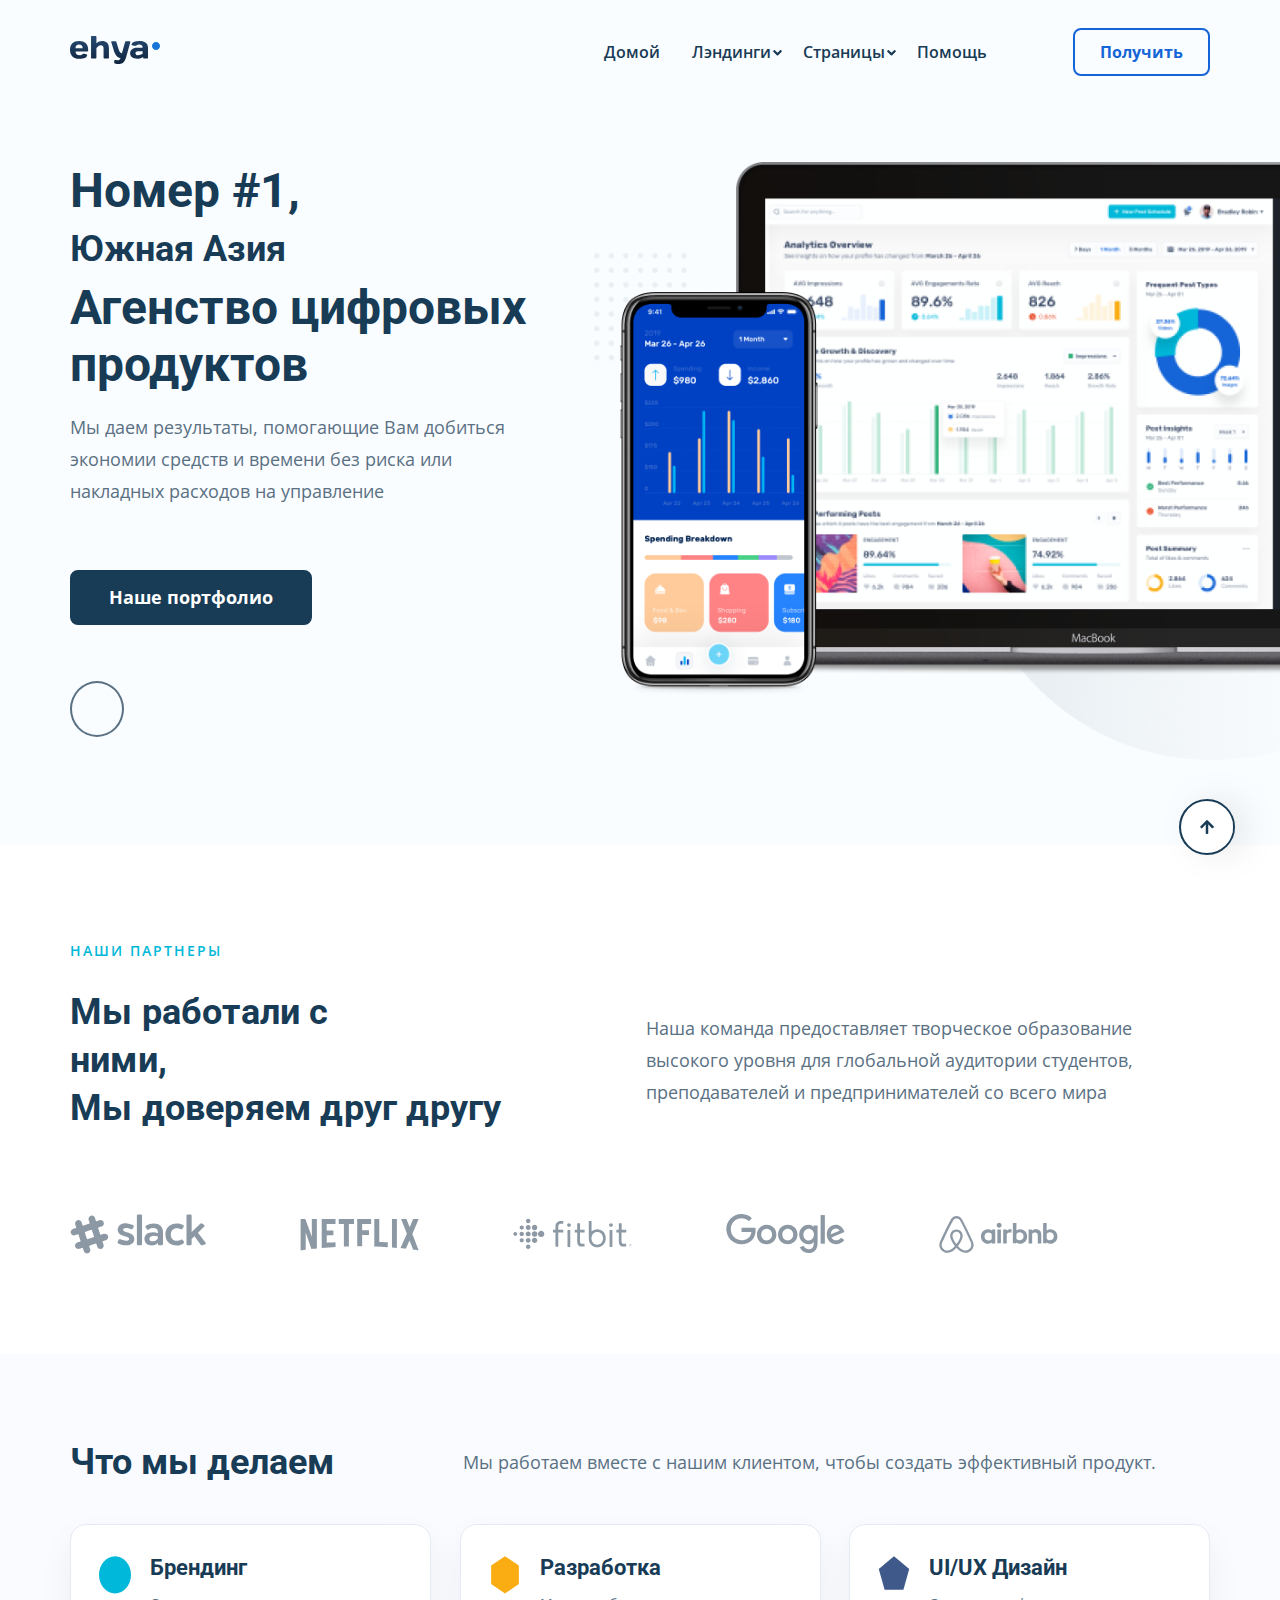
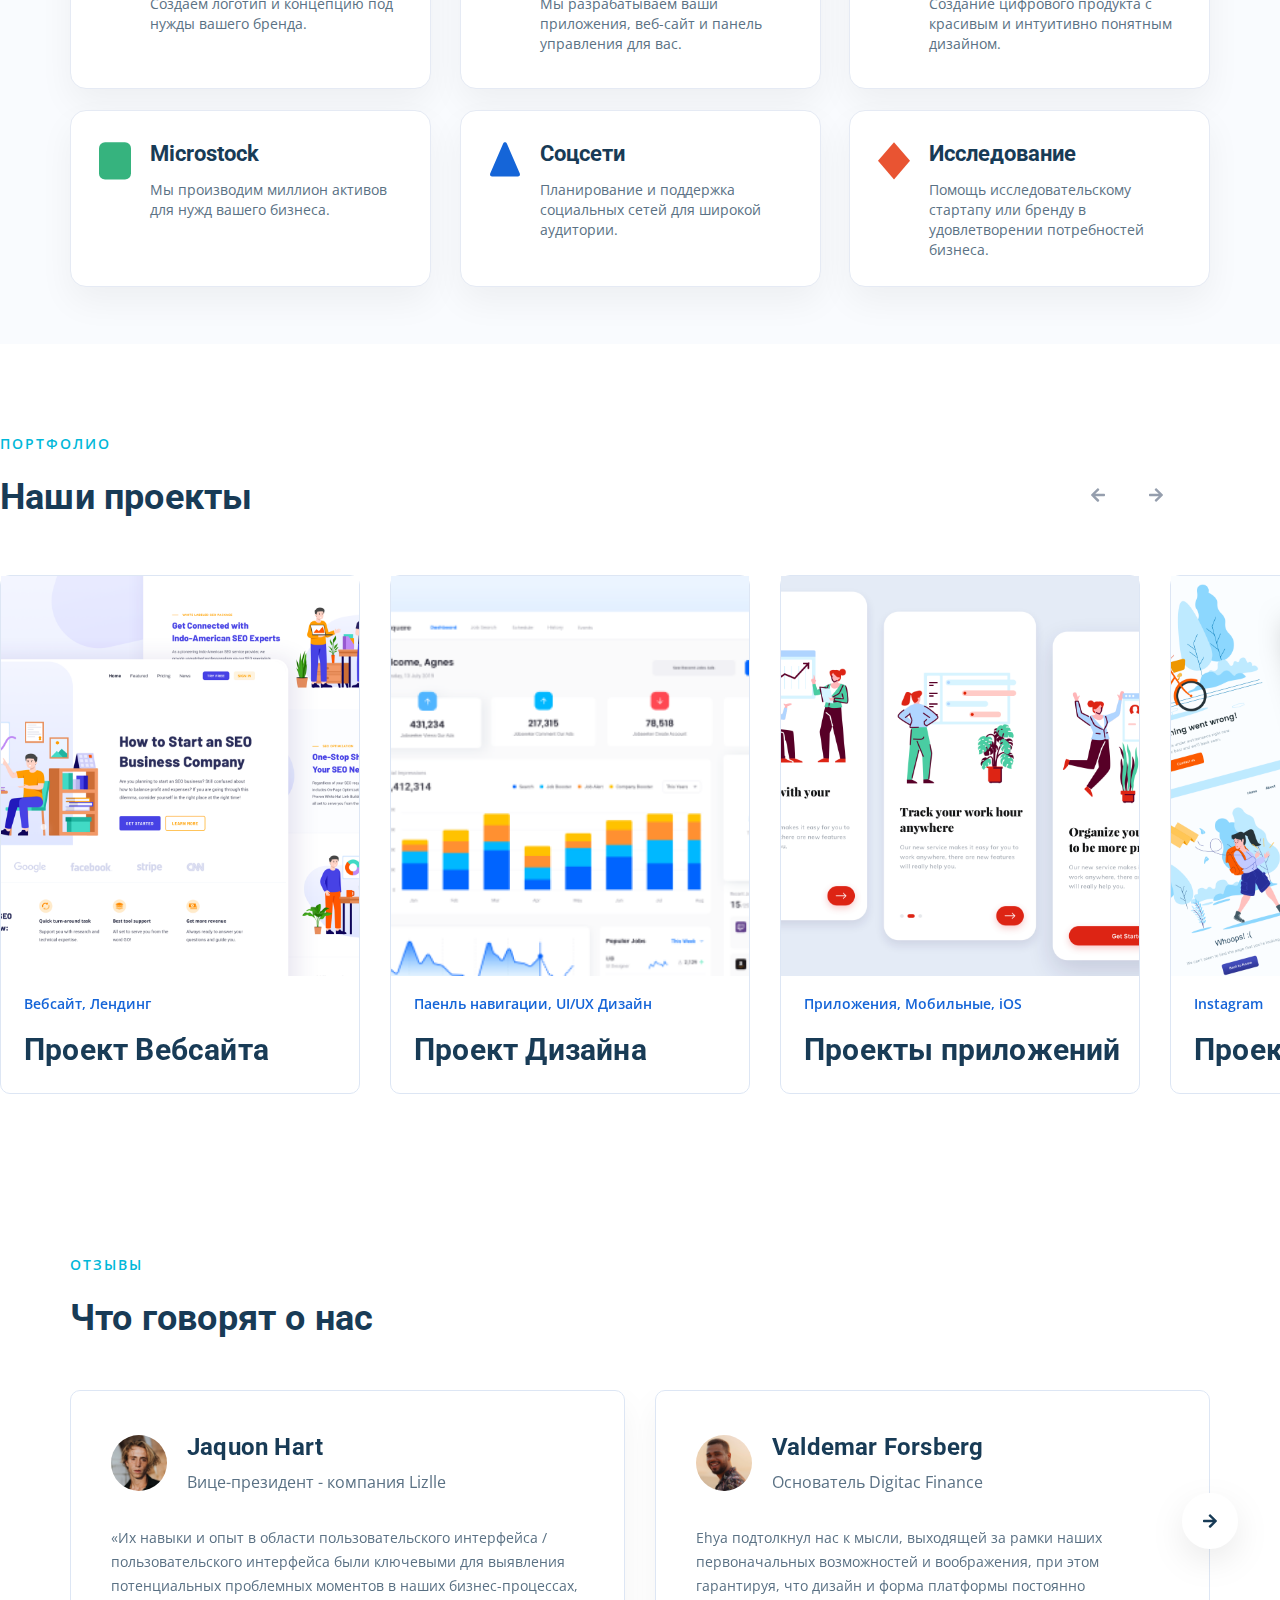
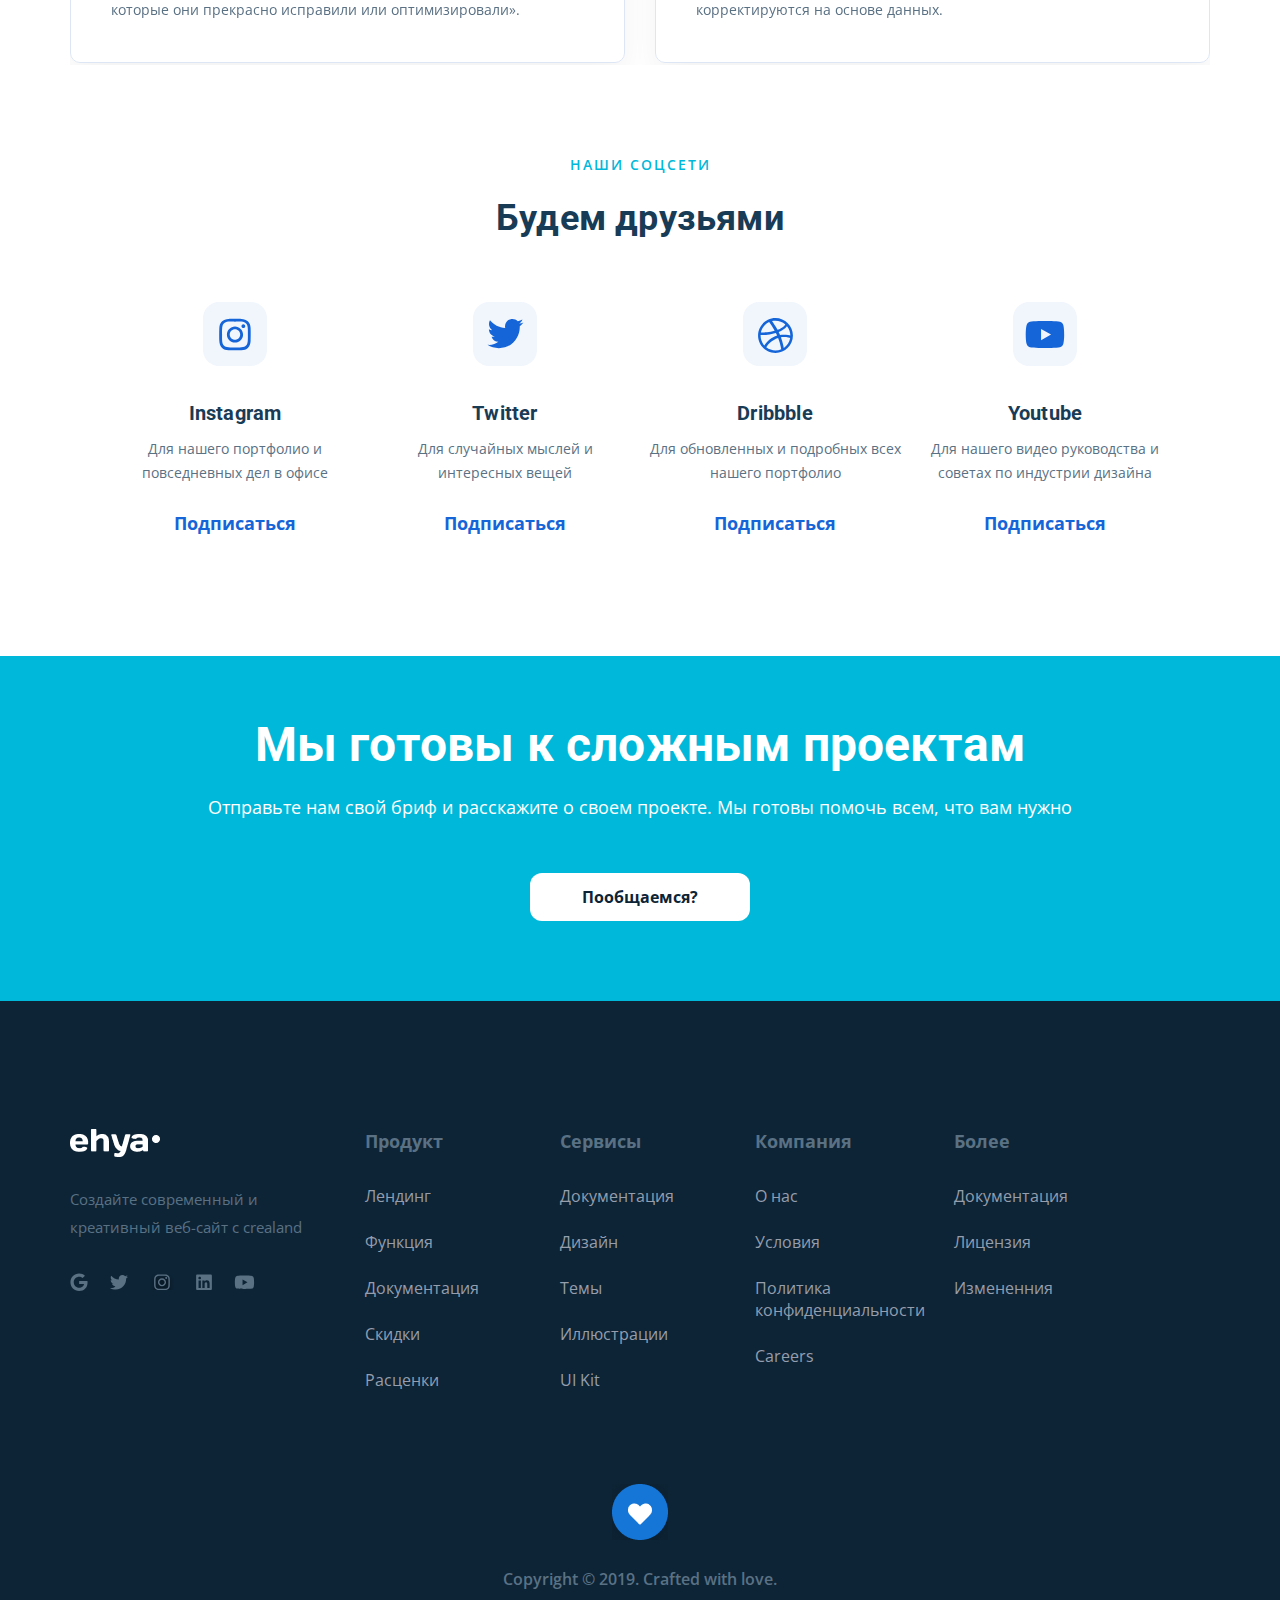
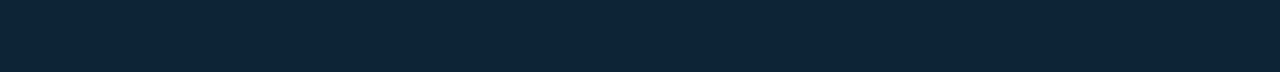
==== commit 72d7a9b6: "добавлена кнопка вверх" ====
--- a/index.html
+++ b/index.html
@@ -853,6 +853,7 @@
       </div>
       <!-- /.modal__dialog -->
     </div>
+    <a class="button-up" id="button-up" href="index.html"></a>
     <script src="./js/jquery-3.6.0.min.js"></script>
     <script src="./js/jquery.validate.min.js"></script>
     <script src="./js/swiper-bundle.min.js"></script>
--- a/css/style.css
+++ b/css/style.css
@@ -396,6 +396,22 @@
 
 .invalid {
   color: red;
+}
+
+.button-up {
+  position: fixed;
+  right: 45px;
+  bottom: 45px;
+  width: 56px;
+  height: 56px;
+  border-radius: 50%;
+  border: 2px solid #183B56;
+  background-color: #fff;
+  background-image: url(../img/next-button.svg);
+  background-repeat: no-repeat;
+  background-position: center;
+  transform: rotate(270deg);
+  filter: drop-shadow(0px 12px 16px rgba(0, 0, 0, 0.08));
 }
 
 .navbar {
@@ -1273,7 +1289,7 @@
   margin-bottom: 24px;
 }
 
-.footer-info__item-link--visible {
+.footer-info__item-link-visible {
   font-family: Open Sans;
   font-style: normal;
   font-weight: normal;
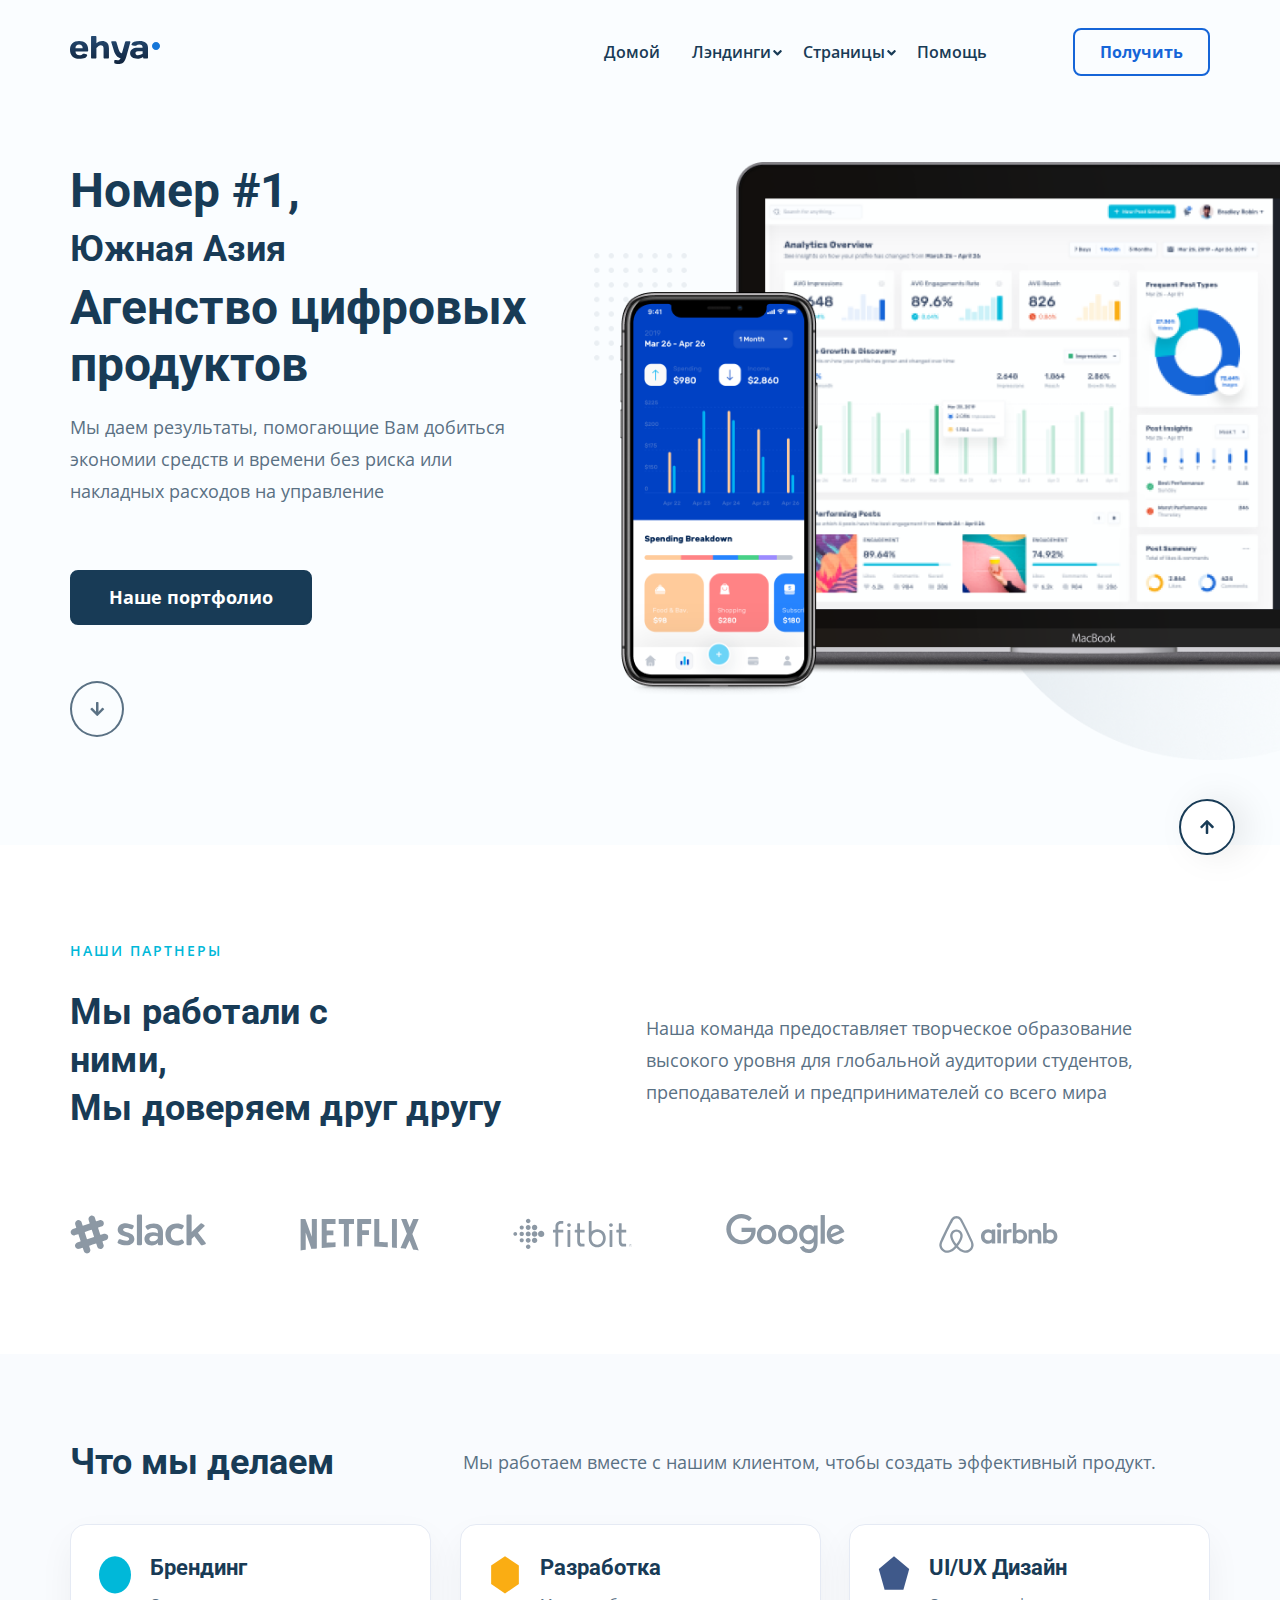
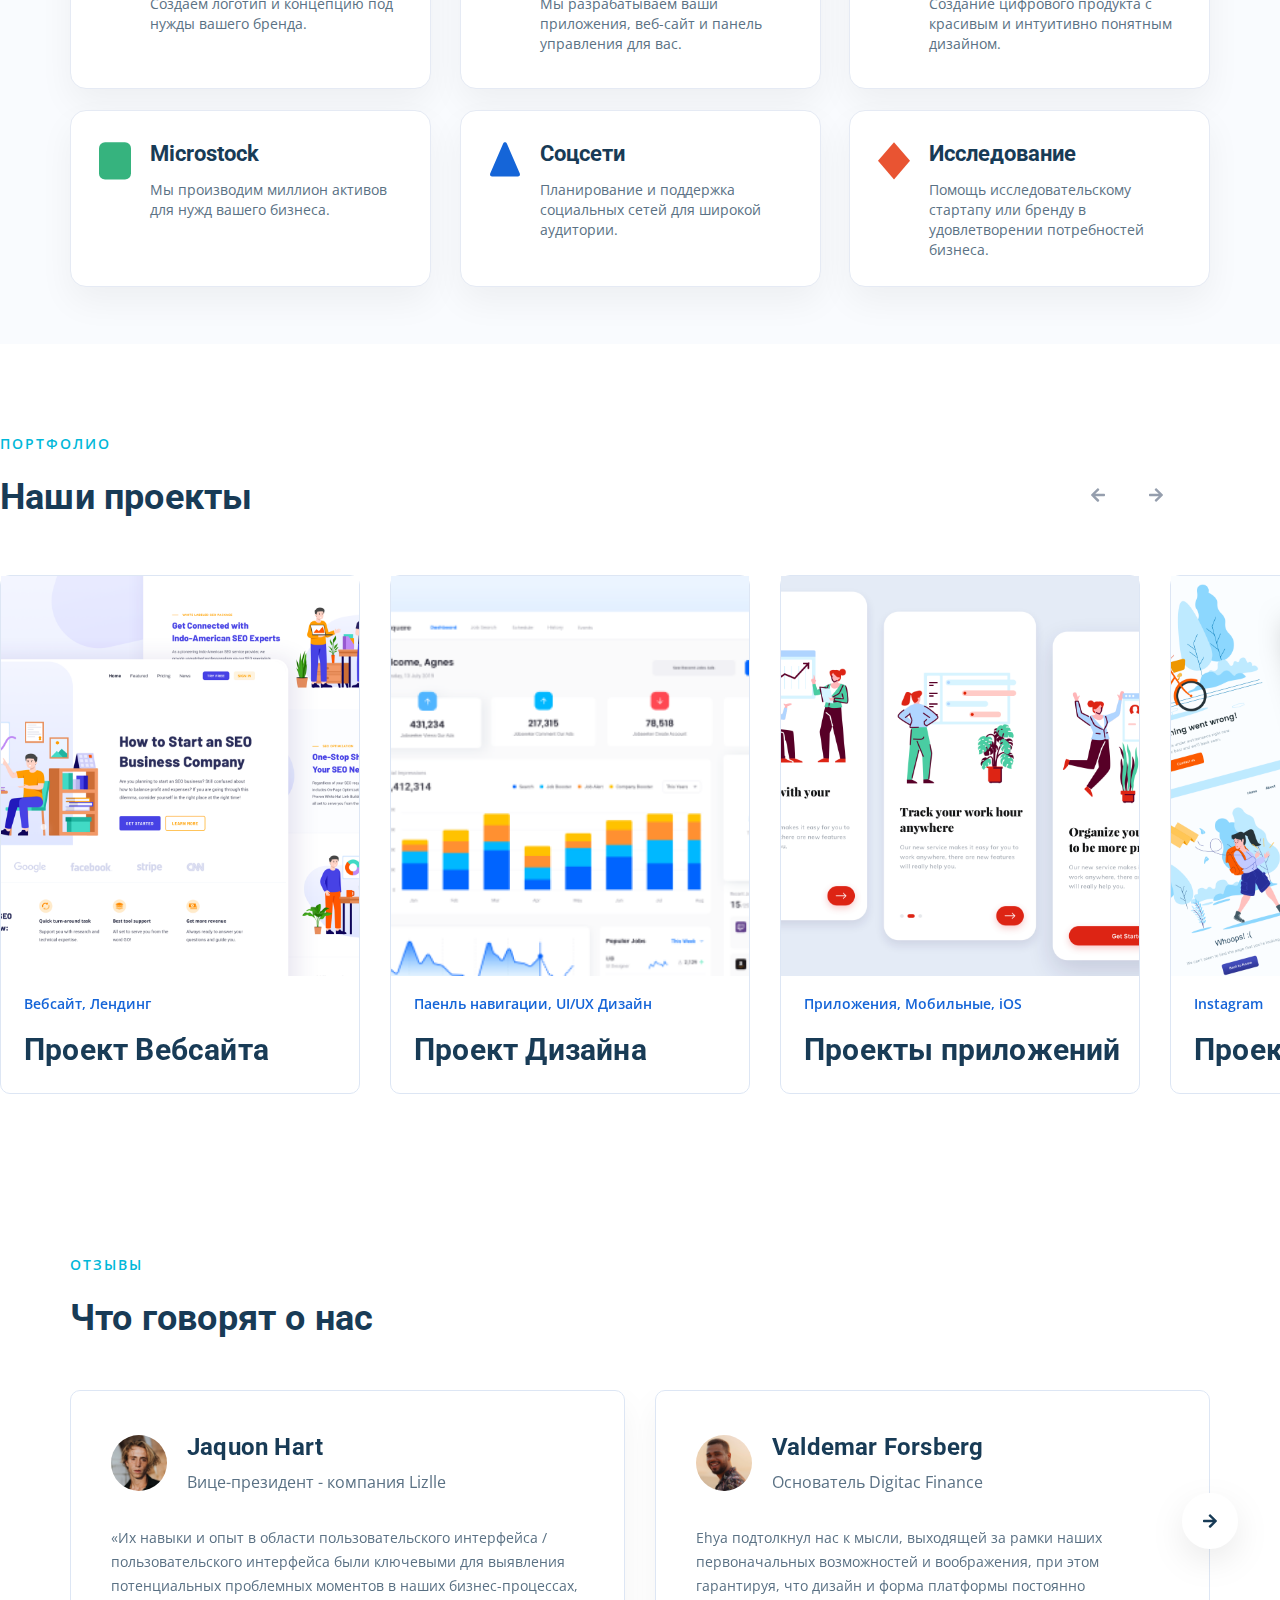
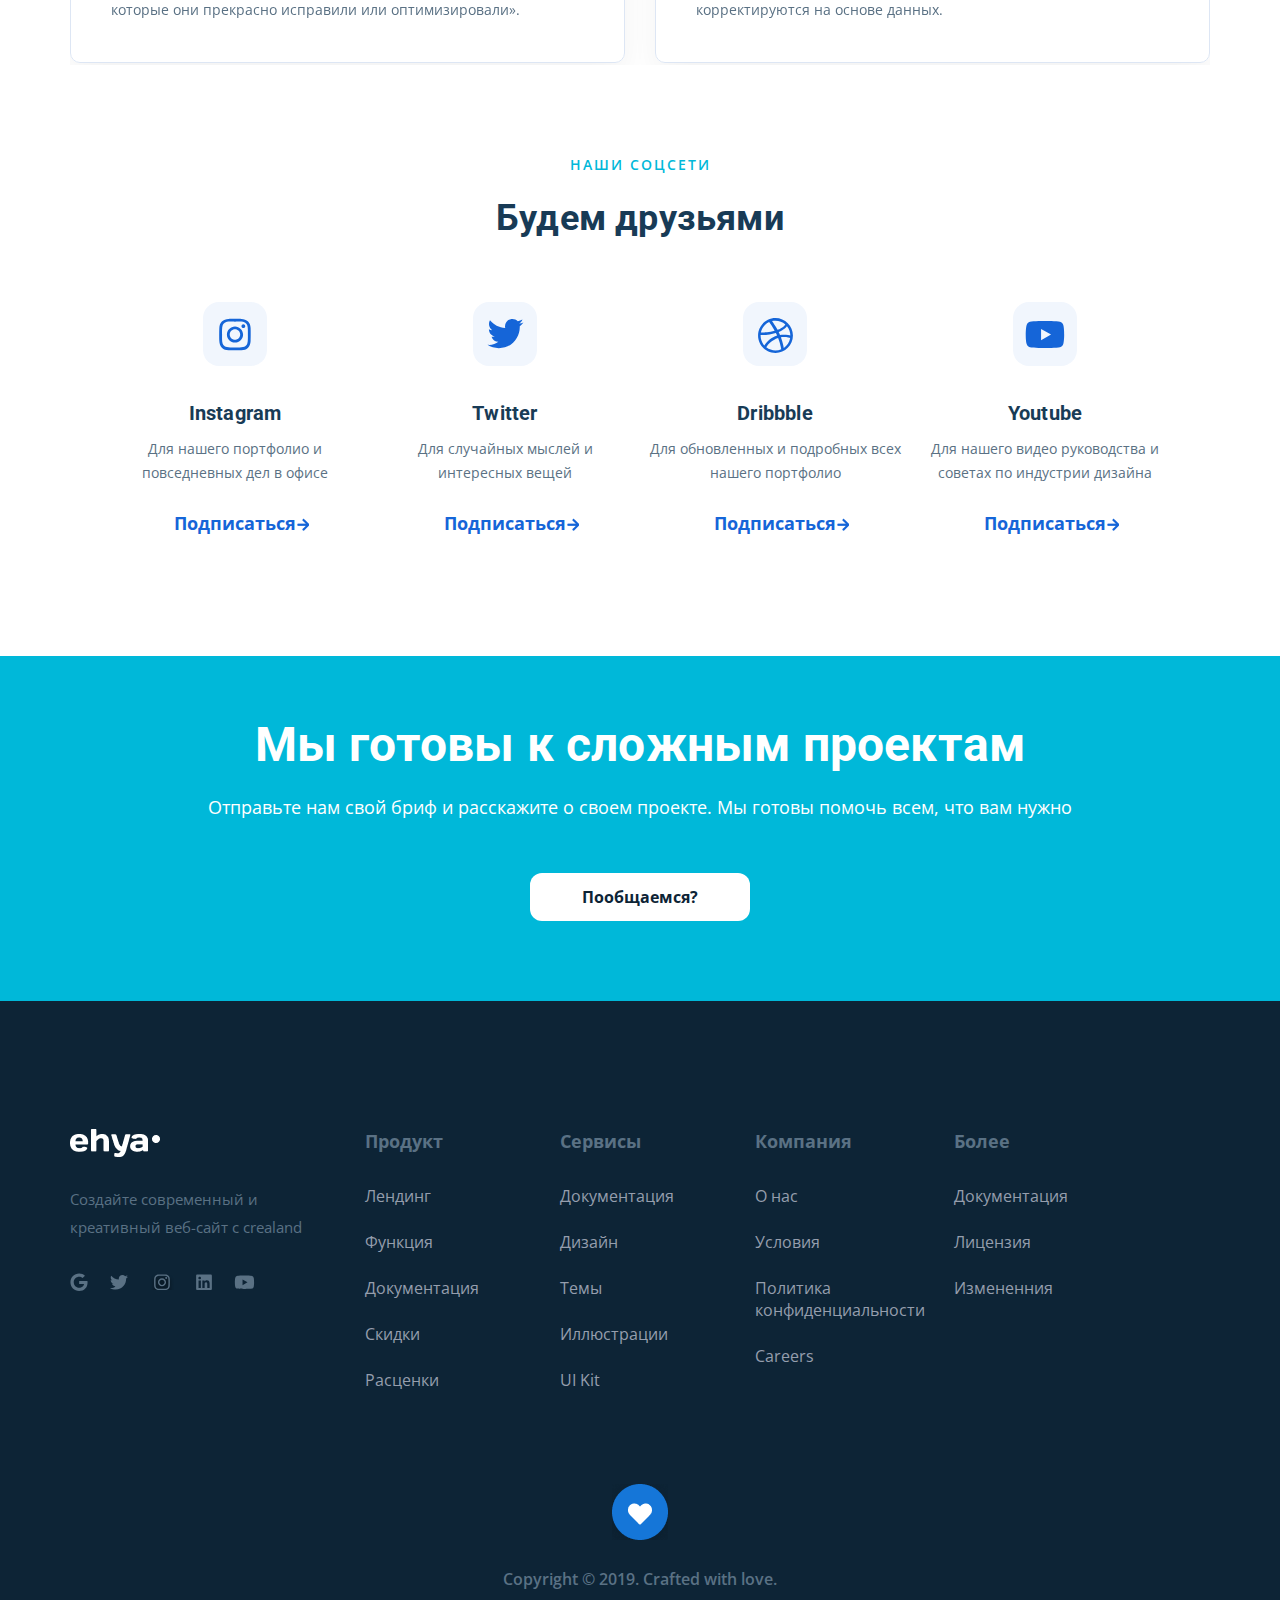
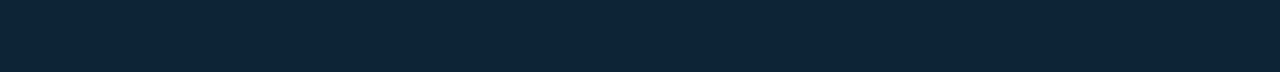
==== commit cbe8432c: "fix" ====
--- a/index.html
+++ b/index.html
@@ -2,7 +2,7 @@
 <html lang="ru">
   <head>
     <meta charset="UTF-8" />
-    <meta http-equiv="X-UA-Compatible" content="IE=edge" />
+    <meta http-equiv="Content-Type" content="text/html" />
     <meta name="viewport" content="width=device-width, initial-scale=1.0" />
     <title>Tolik-Agency</title>
     <link rel="shortcut icon" href="favicon.ico" type="image/x-icon" />
--- a/css/style.css
+++ b/css/style.css
@@ -636,10 +636,9 @@
   height: 56px;
   border-radius: 50%;
   border: 2px solid #5A7184;
-  background-image: url("../img/button-icon.svg");
+  background-image: url("../img/button-icon.png");
   background-repeat: no-repeat;
   background-position: center;
-  scroll-behavior: smooth;
 }
 
 .partners {
@@ -1138,7 +1137,7 @@
   position: absolute;
   left: 122px;
   top: 5px;
-  background-image: url("../img/link-icon.svg");
+  background-image: url("../img/link-icon.png");
   background-repeat: no-repeat;
   background-position: center;
 }
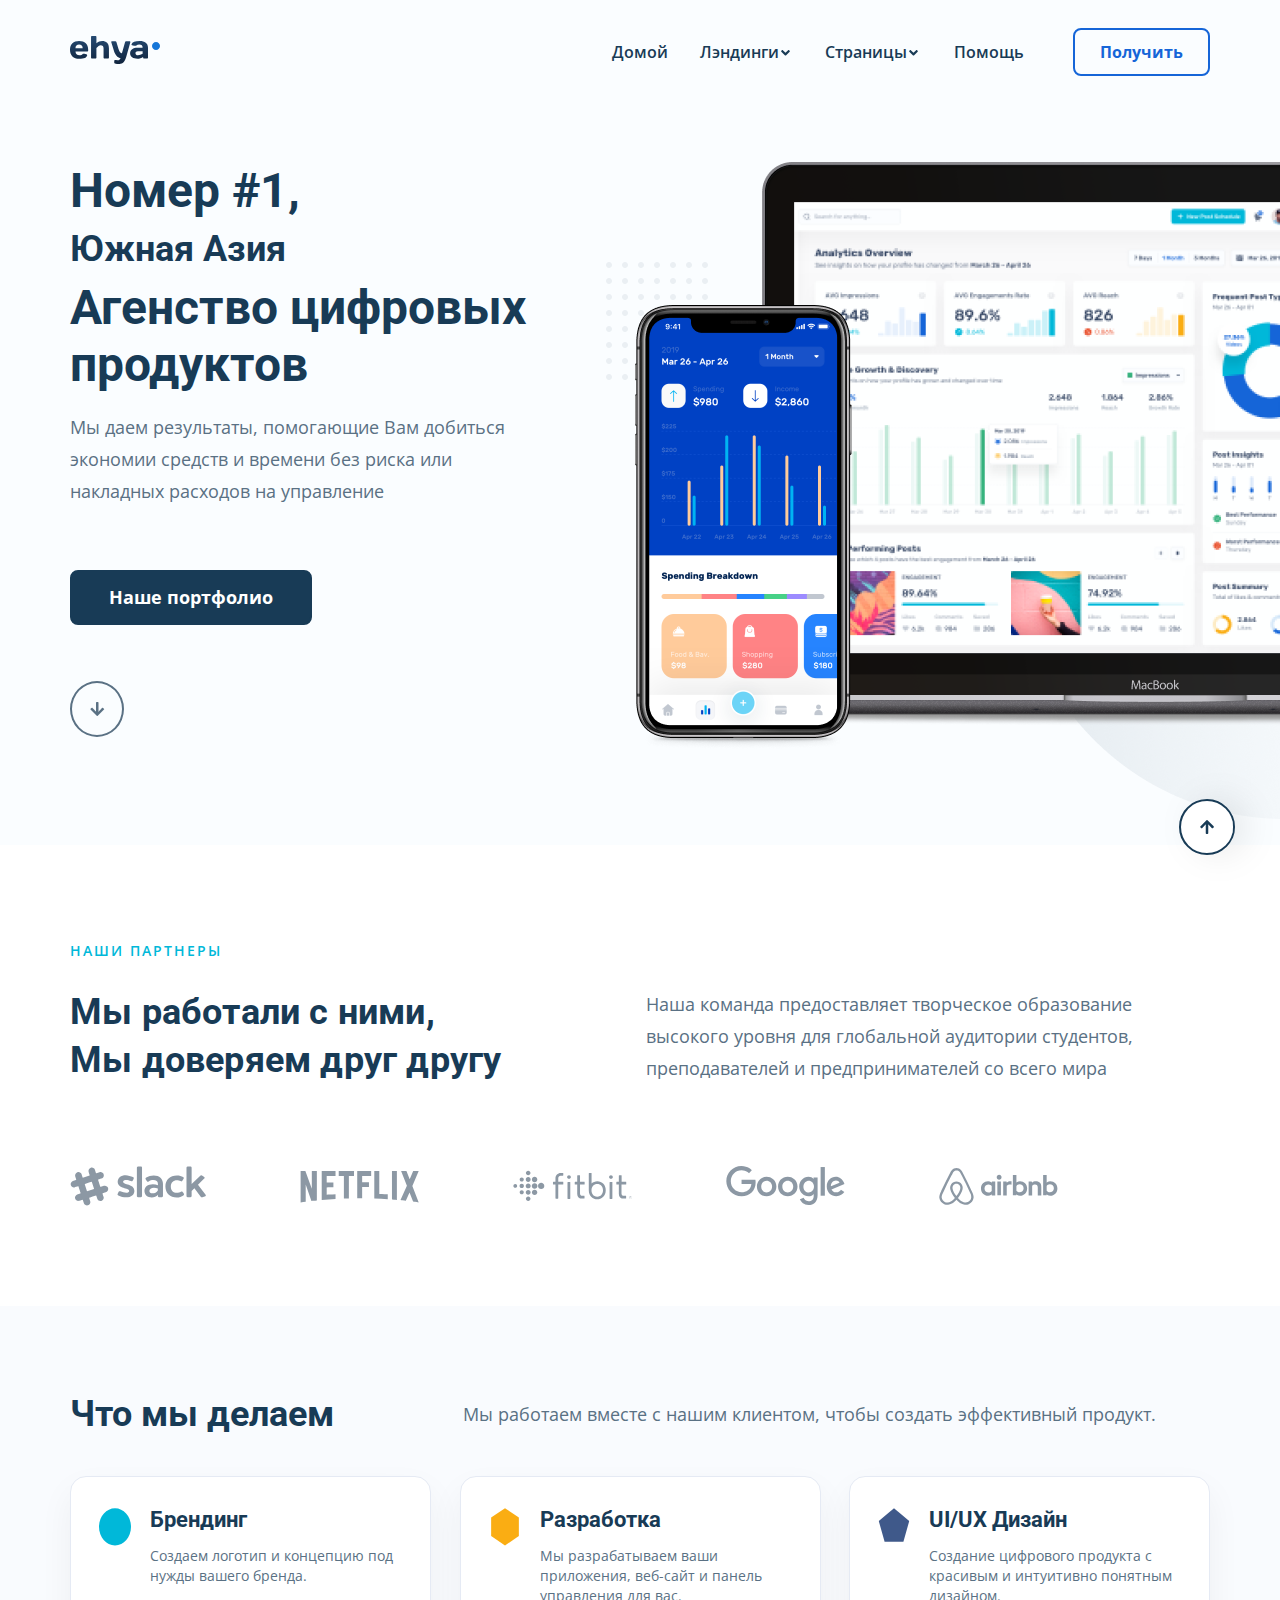
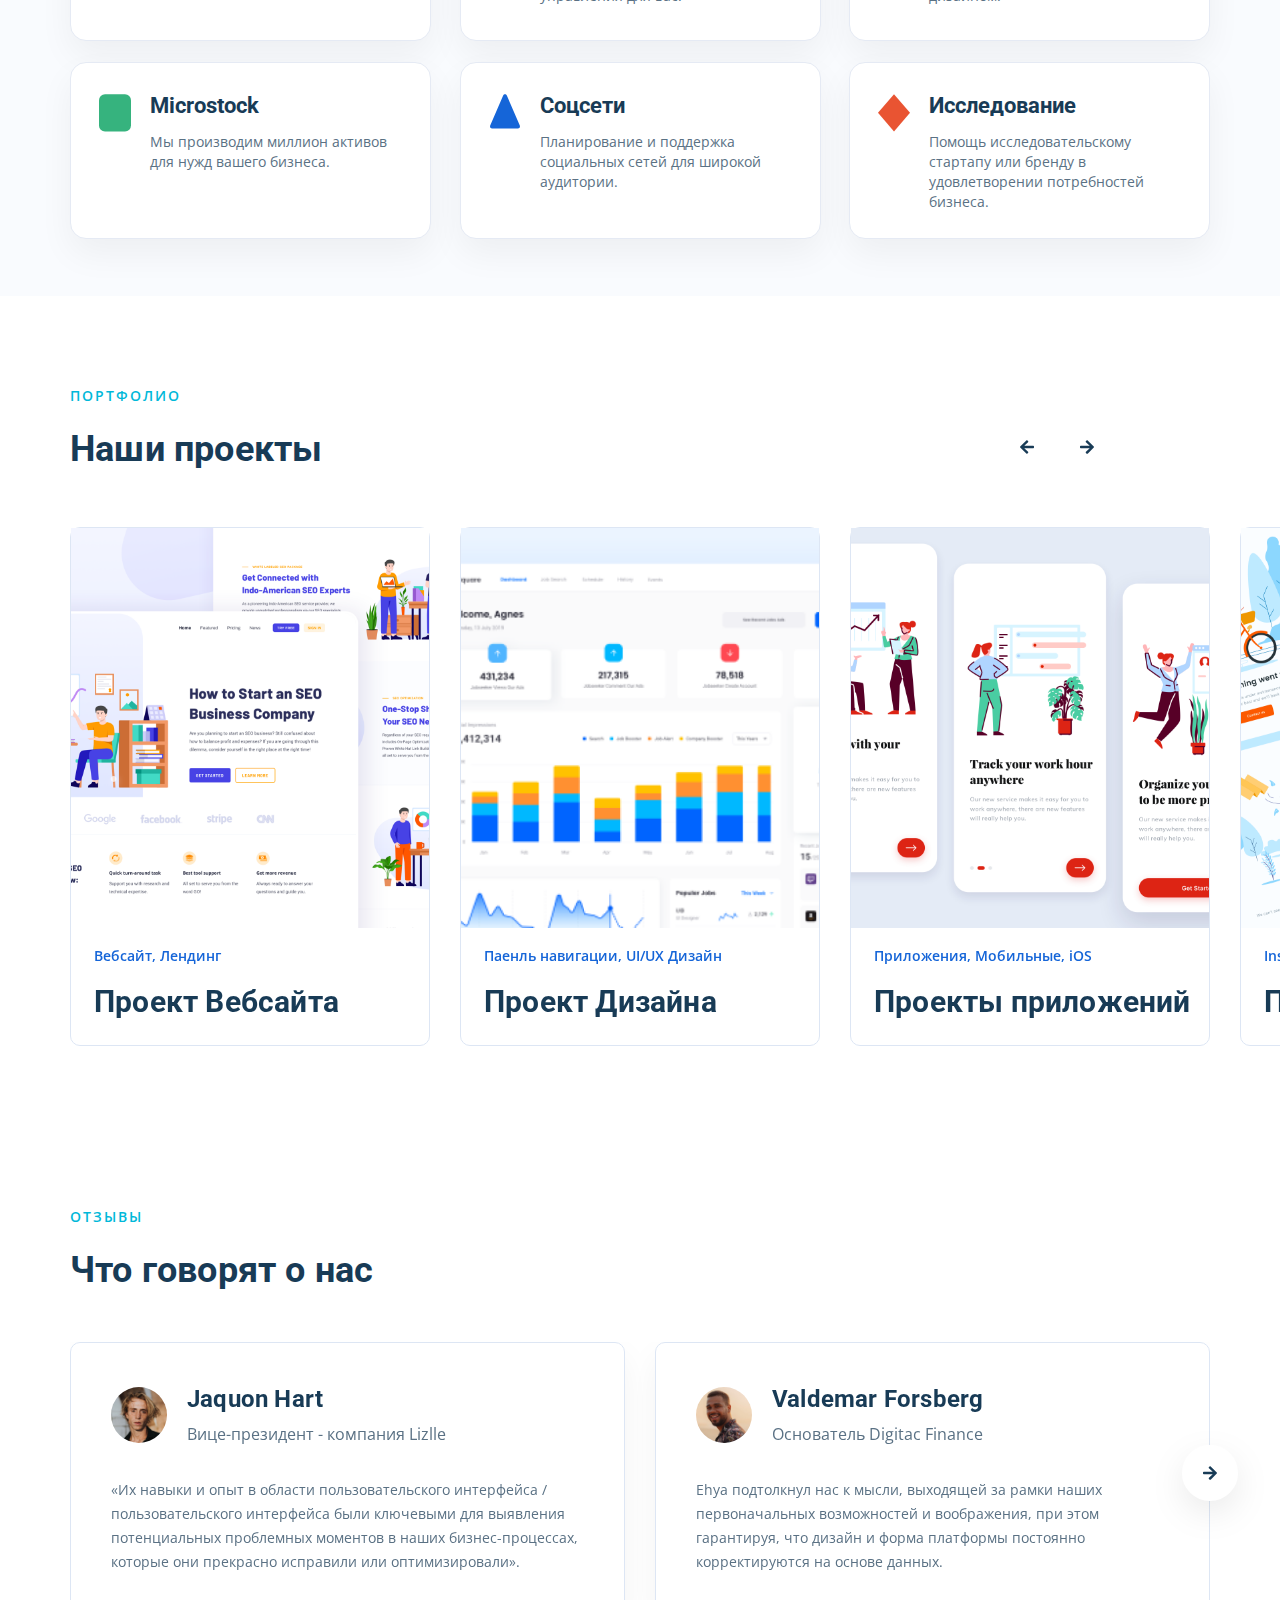
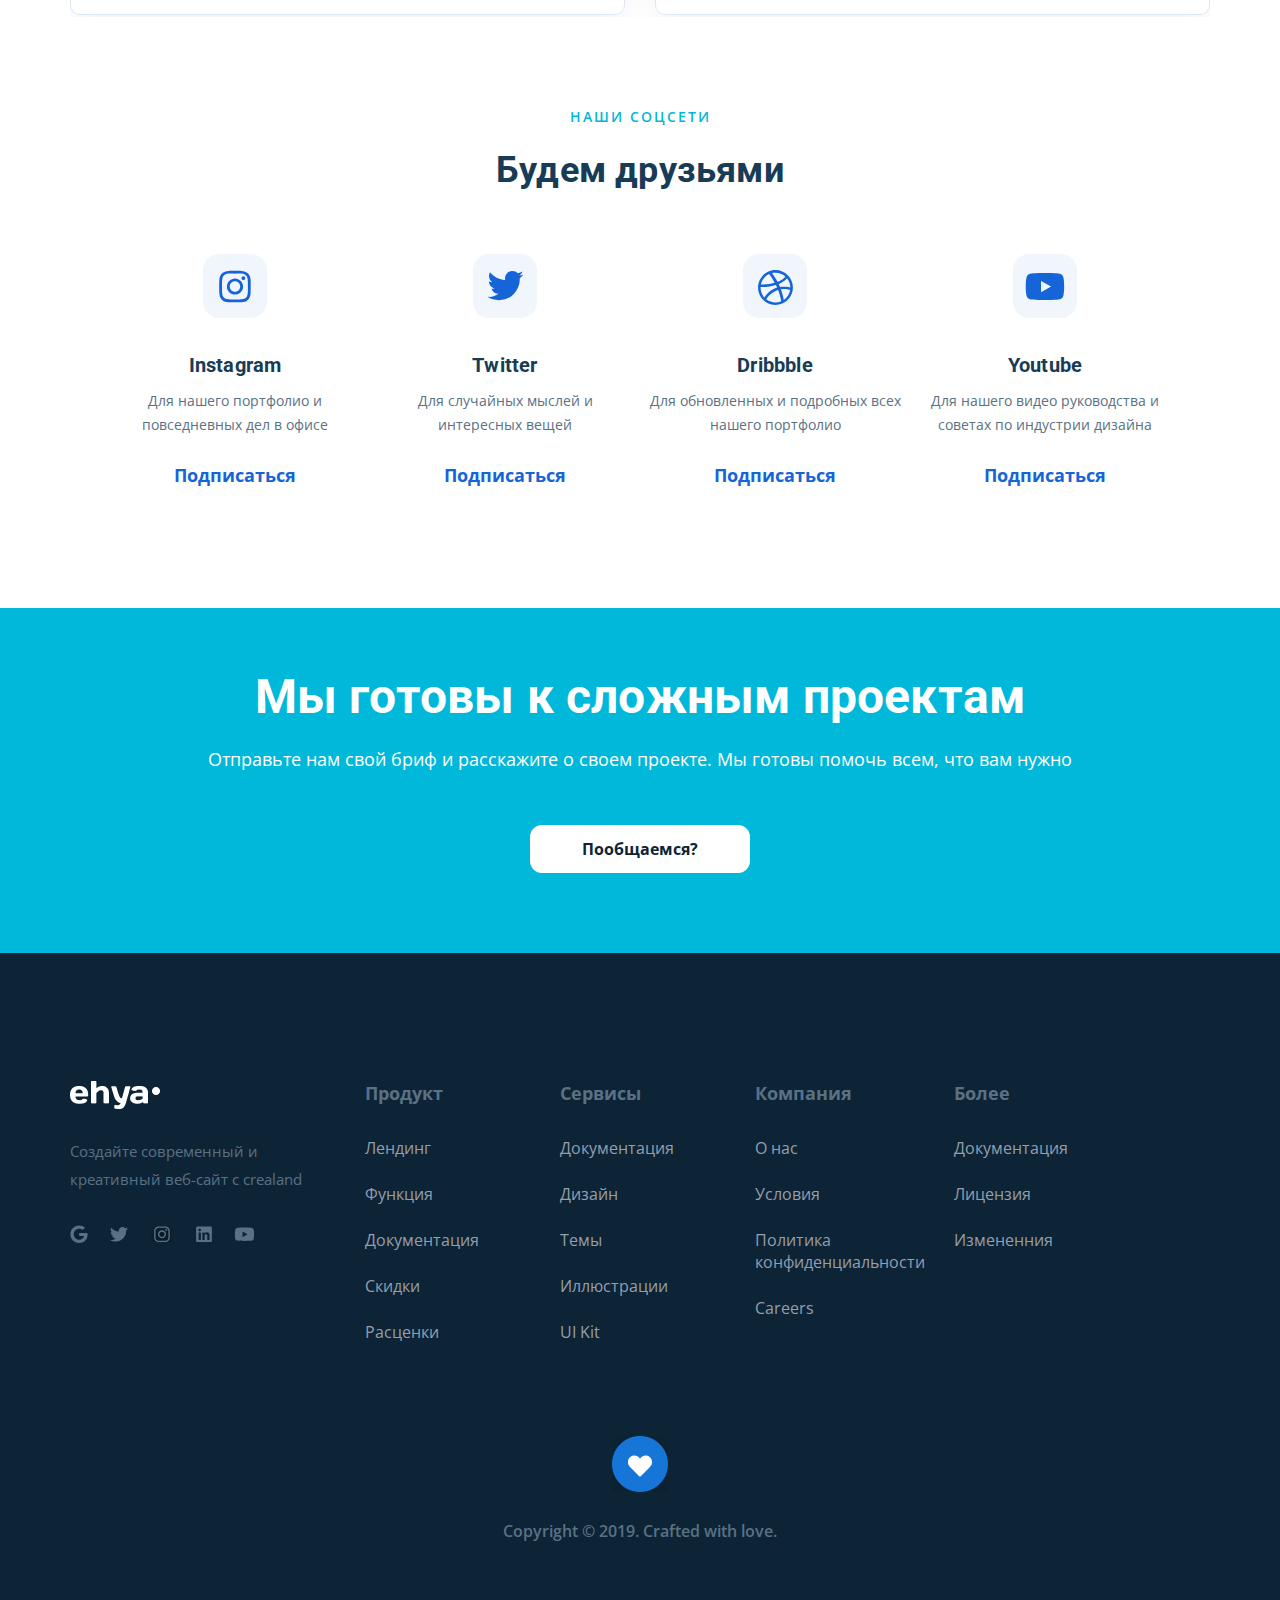
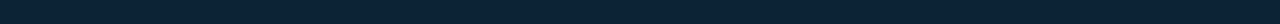
==== commit ed92193c: "правки" ====
--- a/index.html
+++ b/index.html
@@ -2,9 +2,9 @@
 <html lang="ru">
   <head>
     <meta charset="UTF-8" />
-    <meta http-equiv="Content-Type" content="text/html" />
+    <meta http-equiv="X-UA-Compatible" content="IE=edge" />
     <meta name="viewport" content="width=device-width, initial-scale=1.0" />
-    <title>Tolik-Agency</title>
+    <title>Агентство Толика</title>
     <link rel="shortcut icon" href="favicon.ico" type="image/x-icon" />
     <link rel="icon" href="favicon.ico" type="image/x-icon" />
     <link rel="preconnect" href="https://fonts.gstatic.com" />
@@ -29,22 +29,22 @@
               <li class="navbar-menu__item">
                 <a href="#" class="navbar-menu__link">Домой</a>
               </li>
-              <li class="navbar-menu__item">
-                <button class="navbar-menu__link navbar-menu__link-button">
+              <li class="navbar-menu__item" data-target="hidden">
+                <button  class="navbar-menu__link navbar-menu__link-button">
                   Лэндинги
                 </button>
-                <ul class="navbar-menu__hidden">
+                <ul class="navbar-menu__hidden" id="hidden">
                   <li class="navbar-menu__hidden-link">Flowers</li>
                   <li class="navbar-menu__hidden-link">House</li>
                   <li class="navbar-menu__hidden-link">Devs</li>
                   <li class="navbar-menu__hidden-link">Music</li>
                 </ul>
               </li>
-              <li class="navbar-menu__item">
-                <button class="navbar-menu__link navbar-menu__link-buttons">
+              <li class="navbar-menu__item" data-target="hiddens">
+                <button  class="navbar-menu__link navbar-menu__link-buttons">
                   Страницы
                 </button>
-                <ul class="navbar-menu__hiddens">
+                <ul class="navbar-menu__hiddens" id="hiddens">
                   <li class="navbar-menu__hidden-link">Главная</li>
                   <li class="navbar-menu__hidden-link">Отзывы</li>
                   <li class="navbar-menu__hidden-link">Инфомация</li>
@@ -96,6 +96,9 @@
               <a class="button hero__button-circle" href="#partners"></a>
             </div>
             <!-- /.hero-info -->
+            <div class="hero-image">
+              <img src="./img/mac2.png" alt="" class="hero-image__mac" />
+            </div>
           </div>
           <!-- /.hero-wrapper__text -->
         </div>
@@ -110,7 +113,7 @@
             <span class="partners__our const-text">Наши партнеры</span>
             <div class="partners-text">
               <h2 class="partners-text__title">
-                Мы работали с<br />ними,<br />Мы доверяем друг другу
+                Мы работали с ними,<br />Мы доверяем друг другу
               </h2>
               <span class="partners-text__quality">
                 Наша команда предоставляет творческое образование высокого
@@ -258,95 +261,97 @@
     </section>
     <!-- /.service -->
     <section class="portfolio" id="portfolio">
-      <div class="portfolio-wrapper">
-        <span class="portfolio__info const-text">Портфолио</span>
-        <div class="portfolio-heading">
-          <h2 class="portfolio-heading__title">Наши проекты</h2>
-          <div class="portfolio-heading__button">
-            <button
-              class="portfolio-heading__button portfolio-heading__button--prev"
-            ></button>
-            <button
-              class="portfolio-heading__button portfolio-heading__button--next"
-            ></button>
-          </div>
+      <div class="container">
+        <div class="portfolio-wrapper">
+          <span class="portfolio__info const-text">Портфолио</span>
+          <div class="portfolio-heading">
+            <h2 class="portfolio-heading__title">Наши проекты</h2>
+            <div class="portfolio-heading__button">
+              <button
+                class="portfolio-heading__button portfolio-heading__button--prev"
+              ></button>
+              <button
+                class="portfolio-heading__button portfolio-heading__button--next"
+              ></button>
+            </div>
+          </div>
+          <!-- /.portfolio-heading -->
+          <div class="swiper-container portfolio-slider">
+            <div class="swiper-wrapper">
+              <div class="swiper-slide portfolio-slides">
+                <div class="portfolio-slides__card">
+                  <div class="portfolio-slides__images">
+                    <img
+                      src="./img/slide-1.png"
+                      alt="slide"
+                      class="portfolio-slides__image"
+                    />
+                  </div>
+                  <div class="portfolio-slides__footer">
+                    <div class="portfolio-slides__info">Вебсайт, Лендинг</div>
+                    <div class="portfolio-slides__name">Проект Вебсайта</div>
+                  </div>
+                </div>
+              </div>
+              <!-- /.portfolio-card -->
+              <div class="swiper-slide portfolio-slides">
+                <div class="portfolio-slides__card">
+                  <div class="portfolio-slides__images">
+                    <img
+                      src="./img/slide-2.png"
+                      alt="slide"
+                      class="portfolio-slides__image"
+                    />
+                  </div>
+                  <div class="portfolio-slides__footer">
+                    <div class="portfolio-slides__info">
+                      Паенль навигации, UI/UX Дизайн
+                    </div>
+                    <div class="portfolio-slides__name">Проект Дизайна</div>
+                  </div>
+                </div>
+              </div>
+              <!-- /.portfolio-card -->
+              <div class="swiper-slide portfolio-slides">
+                <div class="portfolio-slides__card">
+                  <div class="portfolio-slides__images">
+                    <img
+                      src="./img/slide-3.png"
+                      alt="slide"
+                      class="portfolio-slides__image"
+                    />
+                  </div>
+                  <div class="portfolio-slides__footer">
+                    <div class="portfolio-slides__info">
+                      Приложения, Мобильные, iOS
+                    </div>
+                    <div class="portfolio-slides__name">Проекты приложений</div>
+                  </div>
+                </div>
+              </div>
+              <!-- /.portfolio-card -->
+              <div class="swiper-slide portfolio-slides">
+                <div class="portfolio-slides__card">
+                  <div class="portfolio-slides__images">
+                    <img
+                      src="./img/slide-4.png"
+                      alt="slide"
+                      class="portfolio-slides__image"
+                    />
+                  </div>
+                  <div class="portfolio-slides__footer">
+                    <div class="portfolio-slides__info">Instagram</div>
+                    <div class="portfolio-slides__name">Проект Иллюстраций</div>
+                  </div>
+                </div>
+              </div>
+              <!-- /.portfolio-card -->
+            </div>
+          </div>
+          <!-- /.porfolio-sider -->
         </div>
-        <!-- /.portfolio-heading -->
-        <div class="swiper-container portfolio-slider">
-          <div class="swiper-wrapper">
-            <div class="swiper-slide portfolio-slides">
-              <div class="portfolio-slides__card">
-                <div class="portfolio-slides__images">
-                  <img
-                    src="./img/slide-1.png"
-                    alt="slide"
-                    class="portfolio-slides__image"
-                  />
-                </div>
-                <div class="portfolio-slides__footer">
-                  <div class="portfolio-slides__info">Вебсайт, Лендинг</div>
-                  <div class="portfolio-slides__name">Проект Вебсайта</div>
-                </div>
-              </div>
-            </div>
-            <!-- /.portfolio-card -->
-            <div class="swiper-slide portfolio-slides">
-              <div class="portfolio-slides__card">
-                <div class="portfolio-slides__images">
-                  <img
-                    src="./img/slide-2.png"
-                    alt="slide"
-                    class="portfolio-slides__image"
-                  />
-                </div>
-                <div class="portfolio-slides__footer">
-                  <div class="portfolio-slides__info">
-                    Паенль навигации, UI/UX Дизайн
-                  </div>
-                  <div class="portfolio-slides__name">Проект Дизайна</div>
-                </div>
-              </div>
-            </div>
-            <!-- /.portfolio-card -->
-            <div class="swiper-slide portfolio-slides">
-              <div class="portfolio-slides__card">
-                <div class="portfolio-slides__images">
-                  <img
-                    src="./img/slide-3.png"
-                    alt="slide"
-                    class="portfolio-slides__image"
-                  />
-                </div>
-                <div class="portfolio-slides__footer">
-                  <div class="portfolio-slides__info">
-                    Приложения, Мобильные, iOS
-                  </div>
-                  <div class="portfolio-slides__name">Проекты приложений</div>
-                </div>
-              </div>
-            </div>
-            <!-- /.portfolio-card -->
-            <div class="swiper-slide portfolio-slides">
-              <div class="portfolio-slides__card">
-                <div class="portfolio-slides__images">
-                  <img
-                    src="./img/slide-4.png"
-                    alt="slide"
-                    class="portfolio-slides__image"
-                  />
-                </div>
-                <div class="portfolio-slides__footer">
-                  <div class="portfolio-slides__info">Instagram</div>
-                  <div class="portfolio-slides__name">Проект Иллюстраций</div>
-                </div>
-              </div>
-            </div>
-            <!-- /.portfolio-card -->
-          </div>
-        </div>
-        <!-- /.porfolio-sider -->
-      </div>
-      <!-- /.portfolio-wrapper -->
+        <!-- /.portfolio-wrapper -->
+      </div>
     </section>
     <!-- /.portfolio -->
     <section class="portfolio portfolio-duble" id="portfolio2">
@@ -550,9 +555,7 @@
             <!-- /.swiper-wrapper -->
           </div>
           <!-- ./reviews-slider -->
-          <button
-            class="reviews-heading__button reviews-heading__button--next"
-          ></button>
+          <button class="reviews-button"></button>
         </div>
         <!-- /.reviews-wrapper -->
       </div>
--- a/css/style.css
+++ b/css/style.css
@@ -44,7 +44,8 @@
  * 2. Show the overflow in Edge and IE.
  */
 hr {
-  box-sizing: content-box;
+  -webkit-box-sizing: content-box;
+          box-sizing: content-box;
   /* 1 */
   height: 0;
   /* 1 */
@@ -81,6 +82,7 @@
   /* 1 */
   text-decoration: underline;
   /* 2 */
+  -webkit-text-decoration: underline dotted;
   text-decoration: underline dotted;
   /* 2 */
 }
@@ -228,7 +230,8 @@
  *    `fieldset` elements in all browsers.
  */
 legend {
-  box-sizing: border-box;
+  -webkit-box-sizing: border-box;
+          box-sizing: border-box;
   /* 1 */
   color: inherit;
   /* 2 */
@@ -262,7 +265,8 @@
  */
 [type="checkbox"],
 [type="radio"] {
-  box-sizing: border-box;
+  -webkit-box-sizing: border-box;
+          box-sizing: border-box;
   /* 1 */
   padding: 0;
   /* 2 */
@@ -338,7 +342,12 @@
 }
 
 * {
-  box-sizing: border-box;
+  -webkit-box-sizing: border-box;
+          box-sizing: border-box;
+}
+
+html {
+  scroll-behavior: smooth;
 }
 
 body {
@@ -410,8 +419,10 @@
   background-image: url(../img/next-button.svg);
   background-repeat: no-repeat;
   background-position: center;
-  transform: rotate(270deg);
-  filter: drop-shadow(0px 12px 16px rgba(0, 0, 0, 0.08));
+  -webkit-transform: rotate(270deg);
+          transform: rotate(270deg);
+  -webkit-filter: drop-shadow(0px 12px 16px rgba(0, 0, 0, 0.08));
+          filter: drop-shadow(0px 12px 16px rgba(0, 0, 0, 0.08));
 }
 
 .navbar {
@@ -421,9 +432,15 @@
 }
 
 .navbar__header {
-  display: flex;
-  justify-content: space-between;
-  align-items: center;
+  display: -webkit-box;
+  display: -ms-flexbox;
+  display: flex;
+  -webkit-box-pack: justify;
+      -ms-flex-pack: justify;
+          justify-content: space-between;
+  -webkit-box-align: center;
+      -ms-flex-align: center;
+          align-items: center;
 }
 
 .navbar__link {
@@ -431,24 +448,53 @@
 }
 
 .navbar-menu {
-  display: flex;
-  justify-content: space-between;
-  align-items: center;
+  display: -webkit-box;
+  display: -ms-flexbox;
+  display: flex;
+  -webkit-box-pack: justify;
+      -ms-flex-pack: justify;
+          justify-content: space-between;
+  -webkit-box-align: center;
+      -ms-flex-align: center;
+          align-items: center;
   position: relative;
 }
 
 .navbar-menu__items {
-  display: flex;
-  justify-content: space-between;
-  align-items: center;
+  display: -webkit-box;
+  display: -ms-flexbox;
+  display: flex;
+  -webkit-box-pack: justify;
+      -ms-flex-pack: justify;
+          justify-content: space-between;
+  -webkit-box-align: center;
+      -ms-flex-align: center;
+          align-items: center;
   margin: 0;
-  margin-right: 54px;
+  margin-right: 17px;
   padding: 0;
 }
 
 .navbar-menu__item {
-  display: flex;
-  align-items: center;
+  display: -webkit-box;
+  display: -ms-flexbox;
+  display: flex;
+  -webkit-box-align: center;
+      -ms-flex-align: center;
+          align-items: center;
+  margin-right: 0px;
+}
+
+.navbar-menu__item:nth-child(2) {
+  margin-right: 14px;
+}
+
+.navbar-menu__item:nth-child(3) {
+  margin-right: 15px;
+}
+
+.navbar-menu__item:nth-child(4) {
+  margin-right: 0px;
 }
 
 .navbar-menu__link {
@@ -456,7 +502,7 @@
   font-style: normal;
   font-weight: 600;
   font-size: 16px;
-  line-height: 22px;
+  line-height: 21px;
   list-style-type: none;
   margin-right: 32px;
   color: #183B56;
@@ -509,6 +555,7 @@
   background-color: #FAFDFF;
   display: block;
   top: 100%;
+  -webkit-transition: 1s;
   transition: 1s;
   z-index: 10;
 }
@@ -555,11 +602,19 @@
   background-color: #FAFDFF;
 }
 
+.hero-wrapper {
+  display: -webkit-box;
+  display: -ms-flexbox;
+  display: flex;
+  position: relative;
+}
+
 .hero::before {
+  display: none;
   content: '';
   position: absolute;
   top: 58px;
-  right: 0px;
+  right: 0;
   height: 657px;
   width: 754px;
   background-image: url("../img/mac.png");
@@ -567,17 +622,37 @@
   background-repeat: no-repeat;
 }
 
+.hero-image {
+  position: absolute;
+  width: 1030px;
+  height: 657px;
+  left: 536px;
+}
+
 .hero-main {
-  display: flex;
-  justify-content: space-between;
-  align-items: center;
+  display: -webkit-box;
+  display: -ms-flexbox;
+  display: flex;
+  -webkit-box-pack: justify;
+      -ms-flex-pack: justify;
+          justify-content: space-between;
+  -webkit-box-align: center;
+      -ms-flex-align: center;
+          align-items: center;
   position: relative;
 }
 
 .hero-info {
-  display: flex;
-  flex-direction: column;
-  align-items: flex-start;
+  display: -webkit-box;
+  display: -ms-flexbox;
+  display: flex;
+  -webkit-box-orient: vertical;
+  -webkit-box-direction: normal;
+      -ms-flex-direction: column;
+          flex-direction: column;
+  -webkit-box-align: start;
+      -ms-flex-align: start;
+          align-items: flex-start;
   max-width: 499px;
   position: relative;
 }
@@ -647,9 +722,16 @@
 }
 
 .partners-wrapper {
-  display: flex;
-  flex-direction: column;
-  align-items: start;
+  display: -webkit-box;
+  display: -ms-flexbox;
+  display: flex;
+  -webkit-box-orient: vertical;
+  -webkit-box-direction: normal;
+      -ms-flex-direction: column;
+          flex-direction: column;
+  -webkit-box-align: start;
+      -ms-flex-align: start;
+          align-items: start;
 }
 
 .partners__info {
@@ -658,14 +740,19 @@
 
 .partners__our {
   display: block;
-  flex-basis: 100%;
+  -ms-flex-preferred-size: 100%;
+      flex-basis: 100%;
   margin-bottom: 28px;
   letter-spacing: 2px;
 }
 
 .partners-text {
-  display: flex;
-  align-items: center;
+  display: -webkit-box;
+  display: -ms-flexbox;
+  display: flex;
+  -webkit-box-align: center;
+      -ms-flex-align: center;
+          align-items: center;
 }
 
 .partners-text__title {
@@ -691,8 +778,12 @@
 }
 
 .partners-logo {
-  display: flex;
-  align-items: center;
+  display: -webkit-box;
+  display: -ms-flexbox;
+  display: flex;
+  -webkit-box-align: center;
+      -ms-flex-align: center;
+          align-items: center;
 }
 
 .partners-logo__item:not(:last-child) {
@@ -705,14 +796,25 @@
 }
 
 .service-wrapper {
-  display: flex;
-  flex-direction: column;
+  display: -webkit-box;
+  display: -ms-flexbox;
+  display: flex;
+  -webkit-box-orient: vertical;
+  -webkit-box-direction: normal;
+      -ms-flex-direction: column;
+          flex-direction: column;
 }
 
 .service-heading {
-  display: flex;
-  justify-content: space-between;
-  align-items: center;
+  display: -webkit-box;
+  display: -ms-flexbox;
+  display: flex;
+  -webkit-box-pack: justify;
+      -ms-flex-pack: justify;
+          justify-content: space-between;
+  -webkit-box-align: center;
+      -ms-flex-align: center;
+          align-items: center;
   margin-bottom: 38px;
 }
 
@@ -737,10 +839,16 @@
 
 .service-info {
   min-height: 363px;
-  display: flex;
-  justify-content: space-between;
-  flex-wrap: wrap;
-  align-content: space-between;
+  display: -webkit-box;
+  display: -ms-flexbox;
+  display: flex;
+  -webkit-box-pack: justify;
+      -ms-flex-pack: justify;
+          justify-content: space-between;
+  -ms-flex-wrap: wrap;
+      flex-wrap: wrap;
+  -ms-flex-line-pack: justify;
+      align-content: space-between;
 }
 
 .service-info__card {
@@ -750,21 +858,30 @@
   padding: 26px 24px;
   background: #FFFFFF;
   border: 1px solid #E5EAF4;
-  box-sizing: border-box;
-  box-shadow: 0px 15px 35px rgba(0, 0, 0, 0.05);
+  -webkit-box-sizing: border-box;
+          box-sizing: border-box;
+  -webkit-box-shadow: 0px 15px 35px rgba(0, 0, 0, 0.05);
+          box-shadow: 0px 15px 35px rgba(0, 0, 0, 0.05);
   border-radius: 16px;
 }
 
 .card {
-  display: flex;
-  justify-content: space-between;
-  align-items: start;
+  display: -webkit-box;
+  display: -ms-flexbox;
+  display: flex;
+  -webkit-box-pack: justify;
+      -ms-flex-pack: justify;
+          justify-content: space-between;
+  -webkit-box-align: start;
+      -ms-flex-align: start;
+          align-items: start;
 }
 
 .card__image {
   min-width: 40px;
   height: 46px;
-  object-fit: cover;
+  -o-object-fit: cover;
+     object-fit: cover;
   margin-right: 15px;
   text-align: center;
   padding-top: 5px;
@@ -803,9 +920,15 @@
 }
 
 .portfolio-heading {
-  display: flex;
-  justify-content: space-between;
-  align-items: center;
+  display: -webkit-box;
+  display: -ms-flexbox;
+  display: flex;
+  -webkit-box-pack: justify;
+      -ms-flex-pack: justify;
+          justify-content: space-between;
+  -webkit-box-align: center;
+      -ms-flex-align: center;
+          align-items: center;
   margin-bottom: 48px;
 }
 
@@ -831,14 +954,11 @@
   border: none;
   background: #fff;
   margin: 0;
-  background-image: url(../img/prev-button.svg);
+  background-image: url(../img/active-batton.svg);
+  -webkit-transform: rotate(180deg);
+          transform: rotate(180deg);
   background-repeat: no-repeat;
   background-position: center;
-}
-
-.portfolio-heading__button--prev:hover {
-  background-image: url(../img/next-button.svg);
-  transform: rotate(180deg);
 }
 
 .portfolio-heading__button--next {
@@ -847,15 +967,9 @@
   border: none;
   background-color: #fff;
   margin: 0;
-  background-image: url(../img/prev-button.svg);
-  transform: rotate(180deg);
+  background-image: url(../img/active-batton.svg);
   background-repeat: no-repeat;
   background-position: center;
-}
-
-.portfolio-heading__button--next:hover {
-  background-image: url(../img/next-button.svg);
-  transform: rotate(360deg);
 }
 
 .portfolio-slides__card {
@@ -870,7 +984,8 @@
 
 .portfolio-slides__image {
   height: 400px;
-  object-fit: cover;
+  -o-object-fit: cover;
+     object-fit: cover;
 }
 
 .portfolio-slides__footer {
@@ -930,9 +1045,15 @@
 }
 
 .reviews-heading {
-  display: flex;
-  justify-content: space-between;
-  align-items: center;
+  display: -webkit-box;
+  display: -ms-flexbox;
+  display: flex;
+  -webkit-box-pack: justify;
+      -ms-flex-pack: justify;
+          justify-content: space-between;
+  -webkit-box-align: center;
+      -ms-flex-align: center;
+          align-items: center;
   margin-bottom: 48px;
 }
 
@@ -946,11 +1067,8 @@
   margin: 0;
 }
 
-.reviews-heading__button {
+.reviews-button {
   outline: none;
-}
-
-.reviews-heading__button--next {
   position: absolute;
   right: 0;
   width: 56px;
@@ -963,7 +1081,8 @@
   background-image: url(../img/next-button.svg);
   background-repeat: no-repeat;
   background-position: center;
-  filter: drop-shadow(0px 12px 16px rgba(0, 0, 0, 0.08));
+  -webkit-filter: drop-shadow(0px 12px 16px rgba(0, 0, 0, 0.08));
+          filter: drop-shadow(0px 12px 16px rgba(0, 0, 0, 0.08));
   z-index: 99;
 }
 
@@ -978,18 +1097,28 @@
 }
 
 .reviews-slides__card {
-  display: flex;
-  flex-direction: column;
+  display: -webkit-box;
+  display: -ms-flexbox;
+  display: flex;
+  -webkit-box-orient: vertical;
+  -webkit-box-direction: normal;
+      -ms-flex-direction: column;
+          flex-direction: column;
   max-width: 555px;
   padding: 40px;
   border-radius: 10px;
   border: 1px solid #DDE6F4;
-  box-shadow: 0px 15px 35px rgba(0, 0, 0, 0.05);
+  -webkit-box-shadow: 0px 15px 35px rgba(0, 0, 0, 0.05);
+          box-shadow: 0px 15px 35px rgba(0, 0, 0, 0.05);
 }
 
 .reviews-slides__user {
-  display: flex;
-  align-items: center;
+  display: -webkit-box;
+  display: -ms-flexbox;
+  display: flex;
+  -webkit-box-align: center;
+      -ms-flex-align: center;
+          align-items: center;
   margin-bottom: 30px;
 }
 
@@ -997,7 +1126,8 @@
   width: 56px;
   height: 56px;
   border-radius: 50%;
-  object-fit: cover;
+  -o-object-fit: cover;
+     object-fit: cover;
   margin-right: 20px;
 }
 
@@ -1035,9 +1165,16 @@
 }
 
 .social-wrapper {
-  display: flex;
-  flex-direction: column;
-  align-items: center;
+  display: -webkit-box;
+  display: -ms-flexbox;
+  display: flex;
+  -webkit-box-orient: vertical;
+  -webkit-box-direction: normal;
+      -ms-flex-direction: column;
+          flex-direction: column;
+  -webkit-box-align: center;
+      -ms-flex-align: center;
+          align-items: center;
   text-align: center;
 }
 
@@ -1058,9 +1195,15 @@
 }
 
 .social-bottom {
-  display: flex;
-  justify-content: space-between;
-  align-items: center;
+  display: -webkit-box;
+  display: -ms-flexbox;
+  display: flex;
+  -webkit-box-pack: justify;
+      -ms-flex-pack: justify;
+          justify-content: space-between;
+  -webkit-box-align: center;
+      -ms-flex-align: center;
+          align-items: center;
 }
 
 .social-bottom__item {
@@ -1076,7 +1219,9 @@
   height: 64px;
   background-color: rgba(21, 101, 216, 0.06);
   border-radius: 16px;
-  align-items: center;
+  -webkit-box-align: center;
+      -ms-flex-align: center;
+          align-items: center;
   margin: auto;
   margin-bottom: 35px;
 }
@@ -1137,7 +1282,7 @@
   position: absolute;
   left: 122px;
   top: 5px;
-  background-image: url("../img/link-icon.png");
+  background-image: url("../img/link-icon.svg");
   background-repeat: no-repeat;
   background-position: center;
 }
@@ -1162,9 +1307,16 @@
 }
 
 .order-wrapper {
-  display: flex;
-  flex-direction: column;
-  align-items: center;
+  display: -webkit-box;
+  display: -ms-flexbox;
+  display: flex;
+  -webkit-box-orient: vertical;
+  -webkit-box-direction: normal;
+      -ms-flex-direction: column;
+          flex-direction: column;
+  -webkit-box-align: center;
+      -ms-flex-align: center;
+          align-items: center;
 }
 
 .order-wrapper__title {
@@ -1210,21 +1362,36 @@
 }
 
 .footer-wrapper {
-  display: flex;
-  flex-direction: column;
-  align-items: center;
+  display: -webkit-box;
+  display: -ms-flexbox;
+  display: flex;
+  -webkit-box-orient: vertical;
+  -webkit-box-direction: normal;
+      -ms-flex-direction: column;
+          flex-direction: column;
+  -webkit-box-align: center;
+      -ms-flex-align: center;
+          align-items: center;
 }
 
 .footer-info {
   min-width: 100%;
-  display: flex;
-  align-items: start;
+  display: -webkit-box;
+  display: -ms-flexbox;
+  display: flex;
+  -webkit-box-align: start;
+      -ms-flex-align: start;
+          align-items: start;
   margin-bottom: 69px;
 }
 
 .footer-info__blocks2 {
-  display: flex;
-  justify-content: space-between;
+  display: -webkit-box;
+  display: -ms-flexbox;
+  display: flex;
+  -webkit-box-pack: justify;
+      -ms-flex-pack: justify;
+          justify-content: space-between;
 }
 
 .footer-info__block {
@@ -1248,8 +1415,12 @@
 }
 
 .footer-info__items {
-  display: flex;
-  align-items: center;
+  display: -webkit-box;
+  display: -ms-flexbox;
+  display: flex;
+  -webkit-box-align: center;
+      -ms-flex-align: center;
+          align-items: center;
 }
 
 .footer-info__social-links {
@@ -1257,8 +1428,13 @@
 }
 
 .footer-info__item {
-  display: flex;
-  flex-direction: column;
+  display: -webkit-box;
+  display: -ms-flexbox;
+  display: flex;
+  -webkit-box-orient: vertical;
+  -webkit-box-direction: normal;
+      -ms-flex-direction: column;
+          flex-direction: column;
   max-width: 175px;
   margin-right: 81px;
 }
@@ -1337,6 +1513,7 @@
   z-index: 100;
   visibility: hidden;
   opacity: 0;
+  -webkit-transition: opacity 0.5s;
   transition: opacity 0.5s;
 }
 
@@ -1350,7 +1527,8 @@
   top: 400px;
   left: 50%;
   max-width: 478px;
-  transform: translate(-50%, -50%);
+  -webkit-transform: translate(-50%, -50%);
+          transform: translate(-50%, -50%);
   padding: 27px 88px;
   padding-bottom: 33px;
   background: #183B56;
@@ -1359,6 +1537,7 @@
   z-index: 101;
   visibility: hidden;
   opacity: 0;
+  -webkit-transition: opacity 0.5s;
   transition: opacity 0.5s;
 }
 
@@ -1387,10 +1566,17 @@
 }
 
 .modal__form {
-  display: flex;
-  align-items: center;
-  justify-content: space-between;
-  flex-wrap: wrap;
+  display: -webkit-box;
+  display: -ms-flexbox;
+  display: flex;
+  -webkit-box-align: center;
+      -ms-flex-align: center;
+          align-items: center;
+  -webkit-box-pack: justify;
+      -ms-flex-pack: justify;
+          justify-content: space-between;
+  -ms-flex-wrap: wrap;
+      flex-wrap: wrap;
 }
 
 .modal__input {
@@ -1432,16 +1618,29 @@
 }
 
 .thankyou-main {
-  display: flex;
-  justify-content: space-between;
-  align-items: center;
+  display: -webkit-box;
+  display: -ms-flexbox;
+  display: flex;
+  -webkit-box-pack: justify;
+      -ms-flex-pack: justify;
+          justify-content: space-between;
+  -webkit-box-align: center;
+      -ms-flex-align: center;
+          align-items: center;
   position: relative;
 }
 
 .thankyou-info {
-  display: flex;
-  flex-direction: column;
-  align-items: flex-start;
+  display: -webkit-box;
+  display: -ms-flexbox;
+  display: flex;
+  -webkit-box-orient: vertical;
+  -webkit-box-direction: normal;
+      -ms-flex-direction: column;
+          flex-direction: column;
+  -webkit-box-align: start;
+      -ms-flex-align: start;
+          align-items: flex-start;
 }
 
 .thankyou-info__title {
@@ -1506,6 +1705,7 @@
     padding: 66px 0 85px 0;
   }
   .hero::before {
+    display: block;
     width: 50%;
     height: 100%;
   }
@@ -1519,6 +1719,9 @@
   }
   .hero-info__text {
     max-width: 450px;
+  }
+  .hero-image {
+    display: none;
   }
   .partners {
     padding: 80px 0;
@@ -1537,15 +1740,24 @@
     line-height: 28px;
   }
   .service-heading {
-    flex-direction: column;
+    -webkit-box-orient: vertical;
+    -webkit-box-direction: normal;
+        -ms-flex-direction: column;
+            flex-direction: column;
   }
   .service-info {
-    justify-content: space-around;
+    -ms-flex-pack: distribute;
+        justify-content: space-around;
     min-height: 400px;
   }
   .service-info__card {
     max-width: 280px;
   }
+  .card {
+    -webkit-box-pack: start;
+        -ms-flex-pack: start;
+            justify-content: start;
+  }
   .portfolio {
     display: none;
   }
@@ -1556,16 +1768,22 @@
     display: none;
   }
   .portfolio-slides {
+    display: -webkit-box;
+    display: -ms-flexbox;
     display: flex;
-    justify-content: space-between;
-    flex-wrap: wrap;
+    -webkit-box-pack: justify;
+        -ms-flex-pack: justify;
+            justify-content: space-between;
+    -ms-flex-wrap: wrap;
+        flex-wrap: wrap;
   }
   .portfolio-slides__images {
     min-height: 300px;
   }
   .portfolio-slides__image {
     height: 300px;
-    object-fit: cover;
+    -o-object-fit: cover;
+       object-fit: cover;
   }
   .portfolio-slides__card {
     margin-bottom: 24px;
@@ -1578,14 +1796,19 @@
   }
   .footer-info {
     max-width: none;
-    flex-wrap: wrap;
+    -ms-flex-wrap: wrap;
+        flex-wrap: wrap;
   }
   .footer-info__blocks {
     margin-right: 15px;
-    order: 2;
+    -webkit-box-ordinal-group: 3;
+        -ms-flex-order: 2;
+            order: 2;
   }
   .footer-info__blocks2 {
-    order: -1;
+    -webkit-box-ordinal-group: 0;
+        -ms-flex-order: -1;
+            order: -1;
     margin-bottom: 20px;
   }
   .footer-info__item {
@@ -1701,7 +1924,10 @@
     margin-right: 15px;
   }
   .service-heading {
-    flex-direction: column;
+    -webkit-box-orient: vertical;
+    -webkit-box-direction: normal;
+        -ms-flex-direction: column;
+            flex-direction: column;
     text-align: center;
   }
   .service-heading__title {
@@ -1712,7 +1938,9 @@
     min-width: 280px;
   }
   .service-info {
-    justify-content: space-between;
+    -webkit-box-pack: justify;
+        -ms-flex-pack: justify;
+            justify-content: space-between;
   }
   .service-info__card {
     margin-bottom: 15px;
@@ -1748,8 +1976,11 @@
   }
   .navbar-menu {
     display: none;
-    align-content: start;
-    justify-content: flex-start;
+    -ms-flex-line-pack: start;
+        align-content: start;
+    -webkit-box-pack: start;
+        -ms-flex-pack: start;
+            justify-content: flex-start;
     position: fixed;
     min-width: 100%;
     background: #FAFDFF;
@@ -1759,8 +1990,13 @@
     top: 83px;
   }
   .navbar-menu__items {
-    flex-direction: column;
-    align-items: center;
+    -webkit-box-orient: vertical;
+    -webkit-box-direction: normal;
+        -ms-flex-direction: column;
+            flex-direction: column;
+    -webkit-box-align: center;
+        -ms-flex-align: center;
+            align-items: center;
     margin: 0;
   }
   .navbar-menu__item {
@@ -1774,10 +2010,18 @@
     margin-right: 0;
   }
   .navbar-menu--visible {
+    display: -webkit-box;
+    display: -ms-flexbox;
     display: flex;
-    align-content: flex-start;
-    flex-direction: column;
-    align-items: center;
+    -ms-flex-line-pack: start;
+        align-content: flex-start;
+    -webkit-box-orient: vertical;
+    -webkit-box-direction: normal;
+        -ms-flex-direction: column;
+            flex-direction: column;
+    -webkit-box-align: center;
+        -ms-flex-align: center;
+            align-items: center;
     position: fixed;
     overflow: auto;
   }
@@ -1789,14 +2033,23 @@
     line-height: 20px;
   }
   .button-hidden {
+    display: -webkit-box;
+    display: -ms-flexbox;
     display: flex;
     width: 16px;
     height: 11px;
     padding: 0;
-    align-items: center;
-    justify-content: space-between;
+    -webkit-box-align: center;
+        -ms-flex-align: center;
+            align-items: center;
+    -webkit-box-pack: justify;
+        -ms-flex-pack: justify;
+            justify-content: space-between;
     border: none;
-    flex-direction: column;
+    -webkit-box-orient: vertical;
+    -webkit-box-direction: normal;
+        -ms-flex-direction: column;
+            flex-direction: column;
     cursor: pointer;
     background-color: #FAFDFF;
   }
@@ -1815,8 +2068,13 @@
     margin-bottom: 24px;
   }
   .partners-text {
-    flex-direction: column;
-    align-items: start;
+    -webkit-box-orient: vertical;
+    -webkit-box-direction: normal;
+        -ms-flex-direction: column;
+            flex-direction: column;
+    -webkit-box-align: start;
+        -ms-flex-align: start;
+            align-items: start;
   }
   .partners-text__title {
     margin-bottom: 20px;
@@ -1845,7 +2103,9 @@
     margin-bottom: 16px;
   }
   .portfolio-heading {
-    justify-content: center;
+    -webkit-box-pack: center;
+        -ms-flex-pack: center;
+            justify-content: center;
     margin-bottom: 36px;
   }
   .portfolio-heading__title {
@@ -1888,10 +2148,13 @@
     margin-bottom: 32px;
   }
   .social-bottom {
-    flex-wrap: wrap;
+    -ms-flex-wrap: wrap;
+        flex-wrap: wrap;
   }
   .social-bottom__item {
-    align-items: center;
+    -webkit-box-align: center;
+        -ms-flex-align: center;
+            align-items: center;
     max-width: 133px;
     margin-bottom: 0;
   }
@@ -1939,7 +2202,9 @@
   }
   .footer-info__block {
     margin-right: 0;
-    align-items: center;
+    -webkit-box-align: center;
+        -ms-flex-align: center;
+            align-items: center;
   }
   .footer-info__logo {
     margin: auto;
@@ -1950,8 +2215,11 @@
     margin-bottom: 24px;
   }
   .footer-info__items {
+    display: -webkit-box;
+    display: -ms-flexbox;
     display: flex;
-    justify-content: space-around;
+    -ms-flex-pack: distribute;
+        justify-content: space-around;
   }
   .footer-info__social-links {
     margin-right: 0;
@@ -1998,6 +2266,18 @@
   .navbar {
     padding-top: 20px;
     padding-bottom: 20px;
+  }
+  .navbar-menu--visible {
+    top: 60px;
+  }
+  .navbar-menu__item:nth-child(3) {
+    margin-right: 0;
+  }
+  .navbar-menu__link {
+    margin-right: 0;
+  }
+  .navbar-menu__hidden--visible {
+    display: none;
   }
   .hero {
     padding-top: 29px;
@@ -2014,10 +2294,15 @@
     background-size: 100%;
   }
   .hero-main {
-    flex-direction: column;
+    -webkit-box-orient: vertical;
+    -webkit-box-direction: normal;
+        -ms-flex-direction: column;
+            flex-direction: column;
   }
   .hero-info {
-    align-items: center;
+    -webkit-box-align: center;
+        -ms-flex-align: center;
+            align-items: center;
     text-align: center;
     margin-right: 0;
     height: auto;
@@ -2078,8 +2363,11 @@
     margin: auto;
   }
   .partners-logo {
-    flex-wrap: wrap;
-    justify-content: space-evenly;
+    -ms-flex-wrap: wrap;
+        flex-wrap: wrap;
+    -webkit-box-pack: space-evenly;
+        -ms-flex-pack: space-evenly;
+            justify-content: space-evenly;
   }
   .partners-logo__item {
     min-width: 126px;
@@ -2120,27 +2408,44 @@
     min-width: 100%;
     min-height: 197px;
     padding: 17px 28px;
-    flex-direction: column;
-    justify-content: flex-start;
+    -webkit-box-orient: vertical;
+    -webkit-box-direction: normal;
+        -ms-flex-direction: column;
+            flex-direction: column;
+    -webkit-box-pack: start;
+        -ms-flex-pack: start;
+            justify-content: flex-start;
     margin-bottom: 7px;
   }
   .service-info__card:nth-child(1) {
-    order: 1;
+    -webkit-box-ordinal-group: 2;
+        -ms-flex-order: 1;
+            order: 1;
   }
   .service-info__card:nth-child(2) {
-    order: 2;
+    -webkit-box-ordinal-group: 3;
+        -ms-flex-order: 2;
+            order: 2;
   }
   .service-info__card:nth-child(3) {
-    order: 5;
+    -webkit-box-ordinal-group: 6;
+        -ms-flex-order: 5;
+            order: 5;
   }
   .service-info__card:nth-child(4) {
-    order: 3;
+    -webkit-box-ordinal-group: 4;
+        -ms-flex-order: 3;
+            order: 3;
   }
   .service-info__card:nth-child(5) {
-    order: 4;
+    -webkit-box-ordinal-group: 5;
+        -ms-flex-order: 4;
+            order: 4;
   }
   .service-info__card:nth-child(6) {
-    order: 6;
+    -webkit-box-ordinal-group: 7;
+        -ms-flex-order: 6;
+            order: 6;
   }
   .service-info__card__title {
     font-size: 20px;
@@ -2175,25 +2480,35 @@
     margin: auto;
     margin-bottom: 19px;
   }
-  .reviews-heading__button--next {
+  .reviews-button {
     position: relative;
     width: 49px;
     height: 49px;
     top: 24px;
     left: 50%;
-    transform: translateX(-50%);
+    -webkit-transform: translateX(-50%);
+            transform: translateX(-50%);
   }
   .reviews-slides__card {
     padding: 24px 10px 18px 10px;
-    align-items: center;
-    box-shadow: 0px 0px 0px rgba(0, 0, 0, 0);
+    -webkit-box-align: center;
+        -ms-flex-align: center;
+            align-items: center;
+    -webkit-box-shadow: 0px 0px 0px rgba(0, 0, 0, 0);
+            box-shadow: 0px 0px 0px rgba(0, 0, 0, 0);
+    height: 354px;
   }
   .reviews-slides__review {
     line-height: 22px;
   }
   .reviews-slides__user {
-    flex-direction: column;
-    align-items: center;
+    -webkit-box-orient: vertical;
+    -webkit-box-direction: normal;
+        -ms-flex-direction: column;
+            flex-direction: column;
+    -webkit-box-align: center;
+        -ms-flex-align: center;
+            align-items: center;
     margin-bottom: 6px;
   }
   .reviews-slides__avatar {
@@ -2215,7 +2530,8 @@
     text-align: center;
   }
   .swiper-container {
-    box-shadow: 0px 15px 35px rgba(0, 0, 0, 0.05);
+    -webkit-box-shadow: 0px 15px 35px rgba(0, 0, 0, 0.05);
+            box-shadow: 0px 15px 35px rgba(0, 0, 0, 0.05);
     border-radius: 8px;
   }
   .social {
@@ -2263,9 +2579,14 @@
     width: 100%;
   }
   .footer-info__blocks2 {
+    display: -webkit-box;
+    display: -ms-flexbox;
     display: flex;
-    flex-wrap: wrap;
-    justify-content: flex-start;
+    -ms-flex-wrap: wrap;
+        flex-wrap: wrap;
+    -webkit-box-pack: start;
+        -ms-flex-pack: start;
+            justify-content: flex-start;
     margin-bottom: 30px;
   }
   .footer-info__block {
@@ -2288,8 +2609,24 @@
   .footer-info-social__link {
     display: block;
   }
+  .footer-info__logo {
+    width: 77px;
+  }
+  .footer-info__items {
+    -webkit-box-pack: justify;
+        -ms-flex-pack: justify;
+            justify-content: space-between;
+    margin: auto;
+    width: 181px;
+  }
+  .button-up {
+    display: none;
+    right: 10px;
+    bottom: 10px;
+  }
   .modal__dialog {
-    transform: translate(-50%, -50%);
+    -webkit-transform: translate(-50%, -50%);
+            transform: translate(-50%, -50%);
   }
   .modal__button {
     margin-bottom: 10px;
@@ -2318,3 +2655,4 @@
     margin-bottom: 9px;
   }
 }
+/*# sourceMappingURL=style.css.map */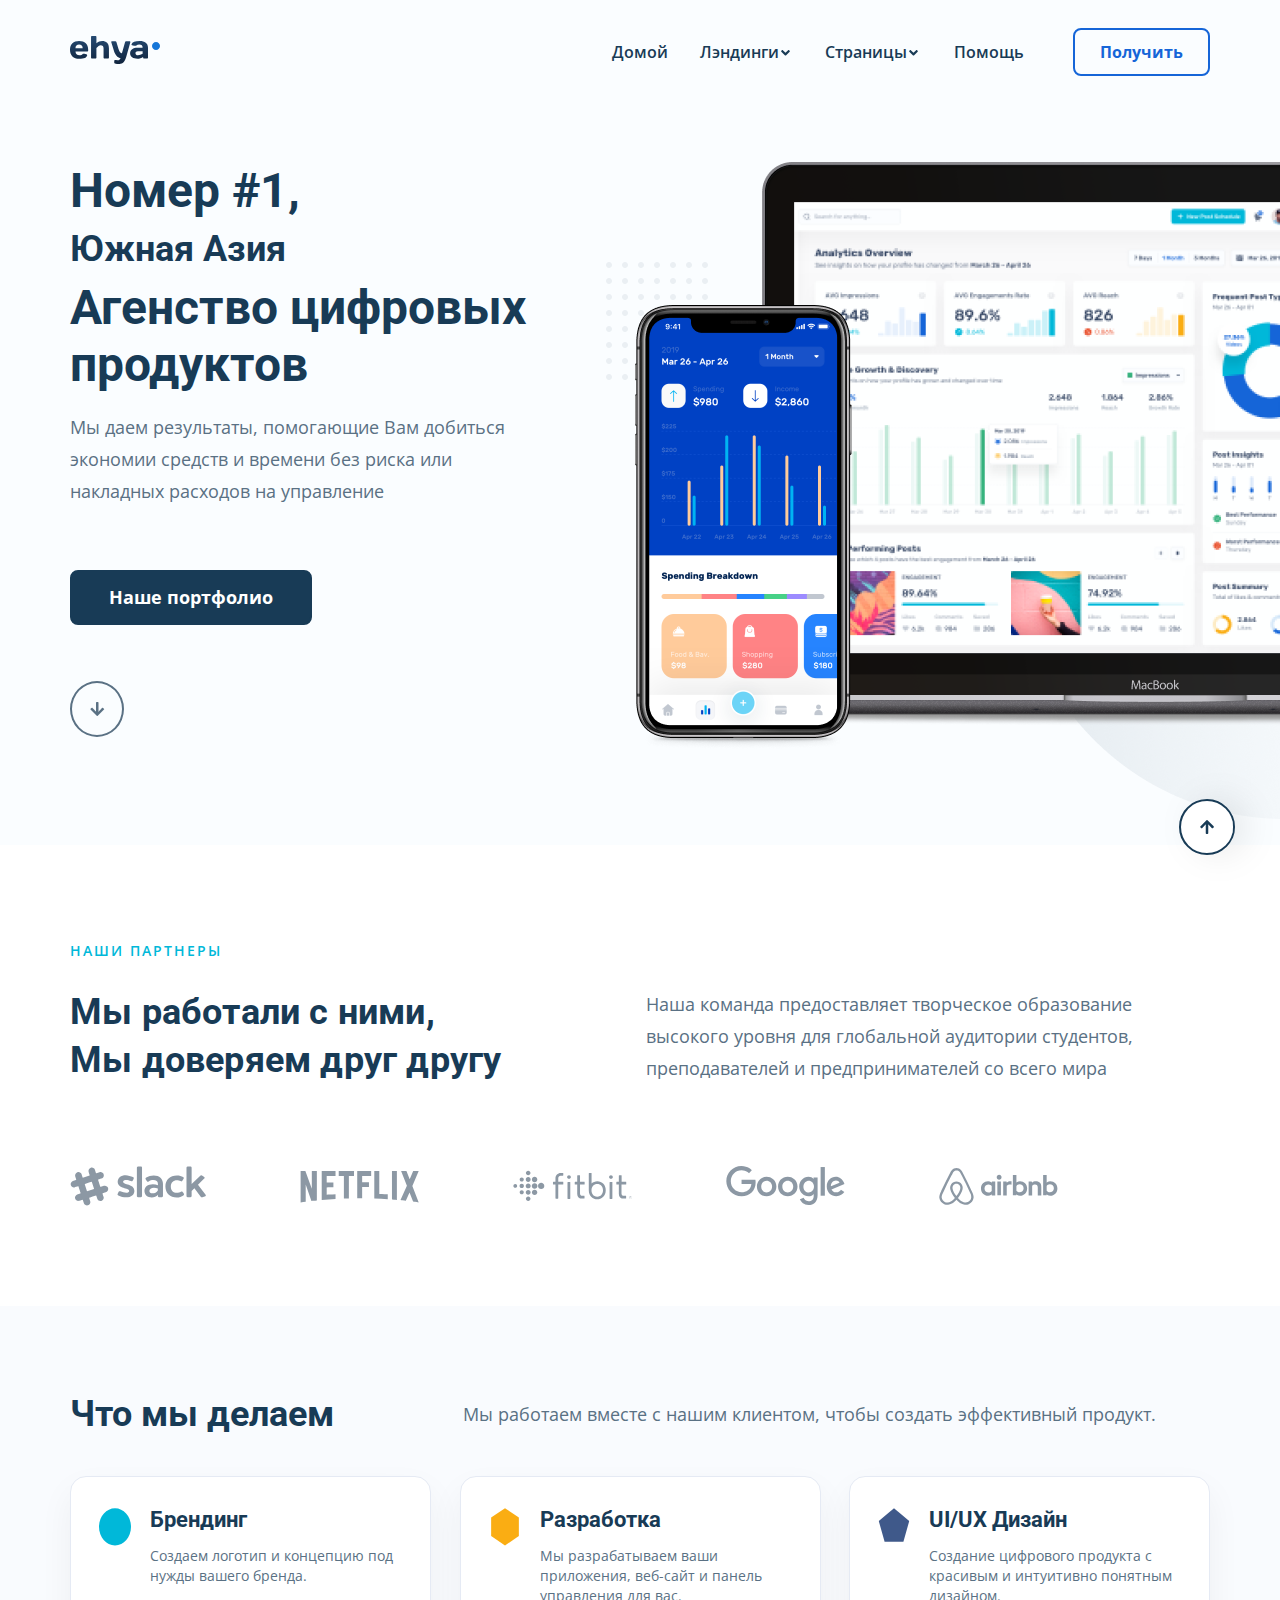
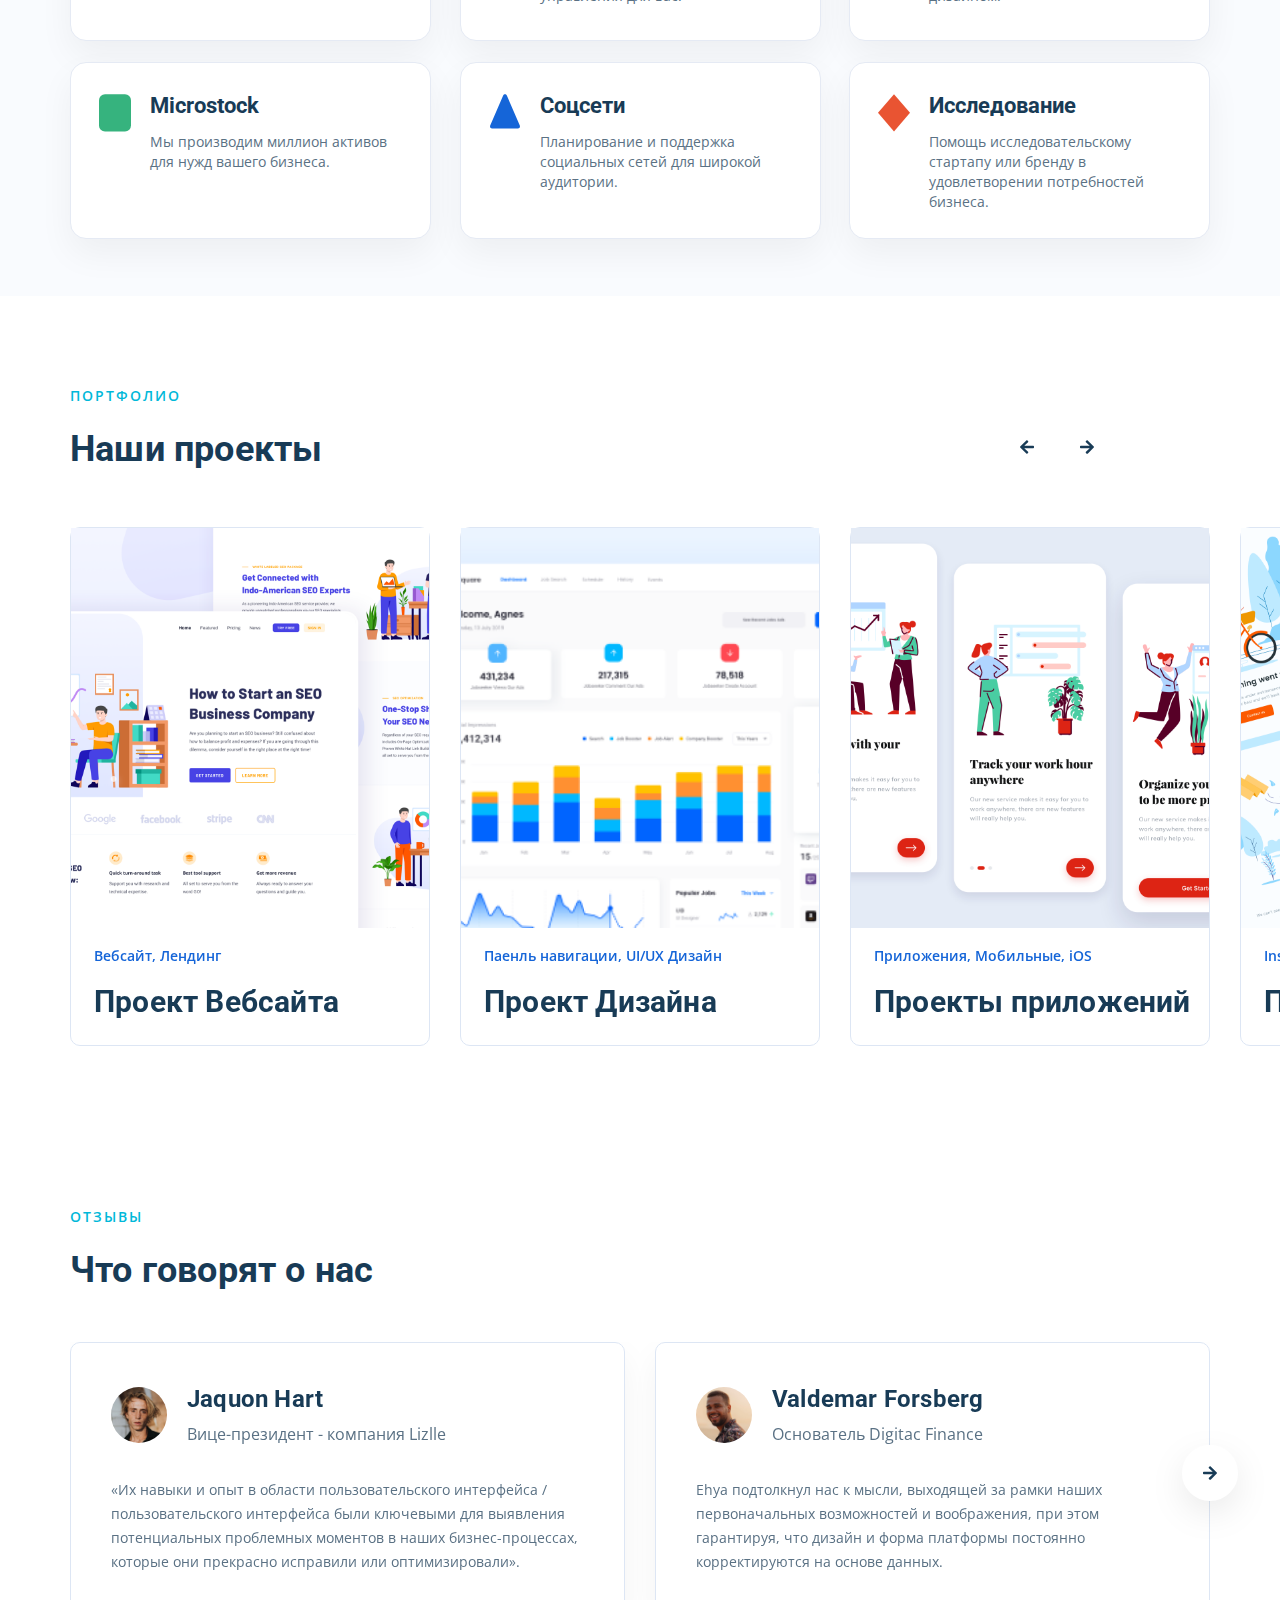
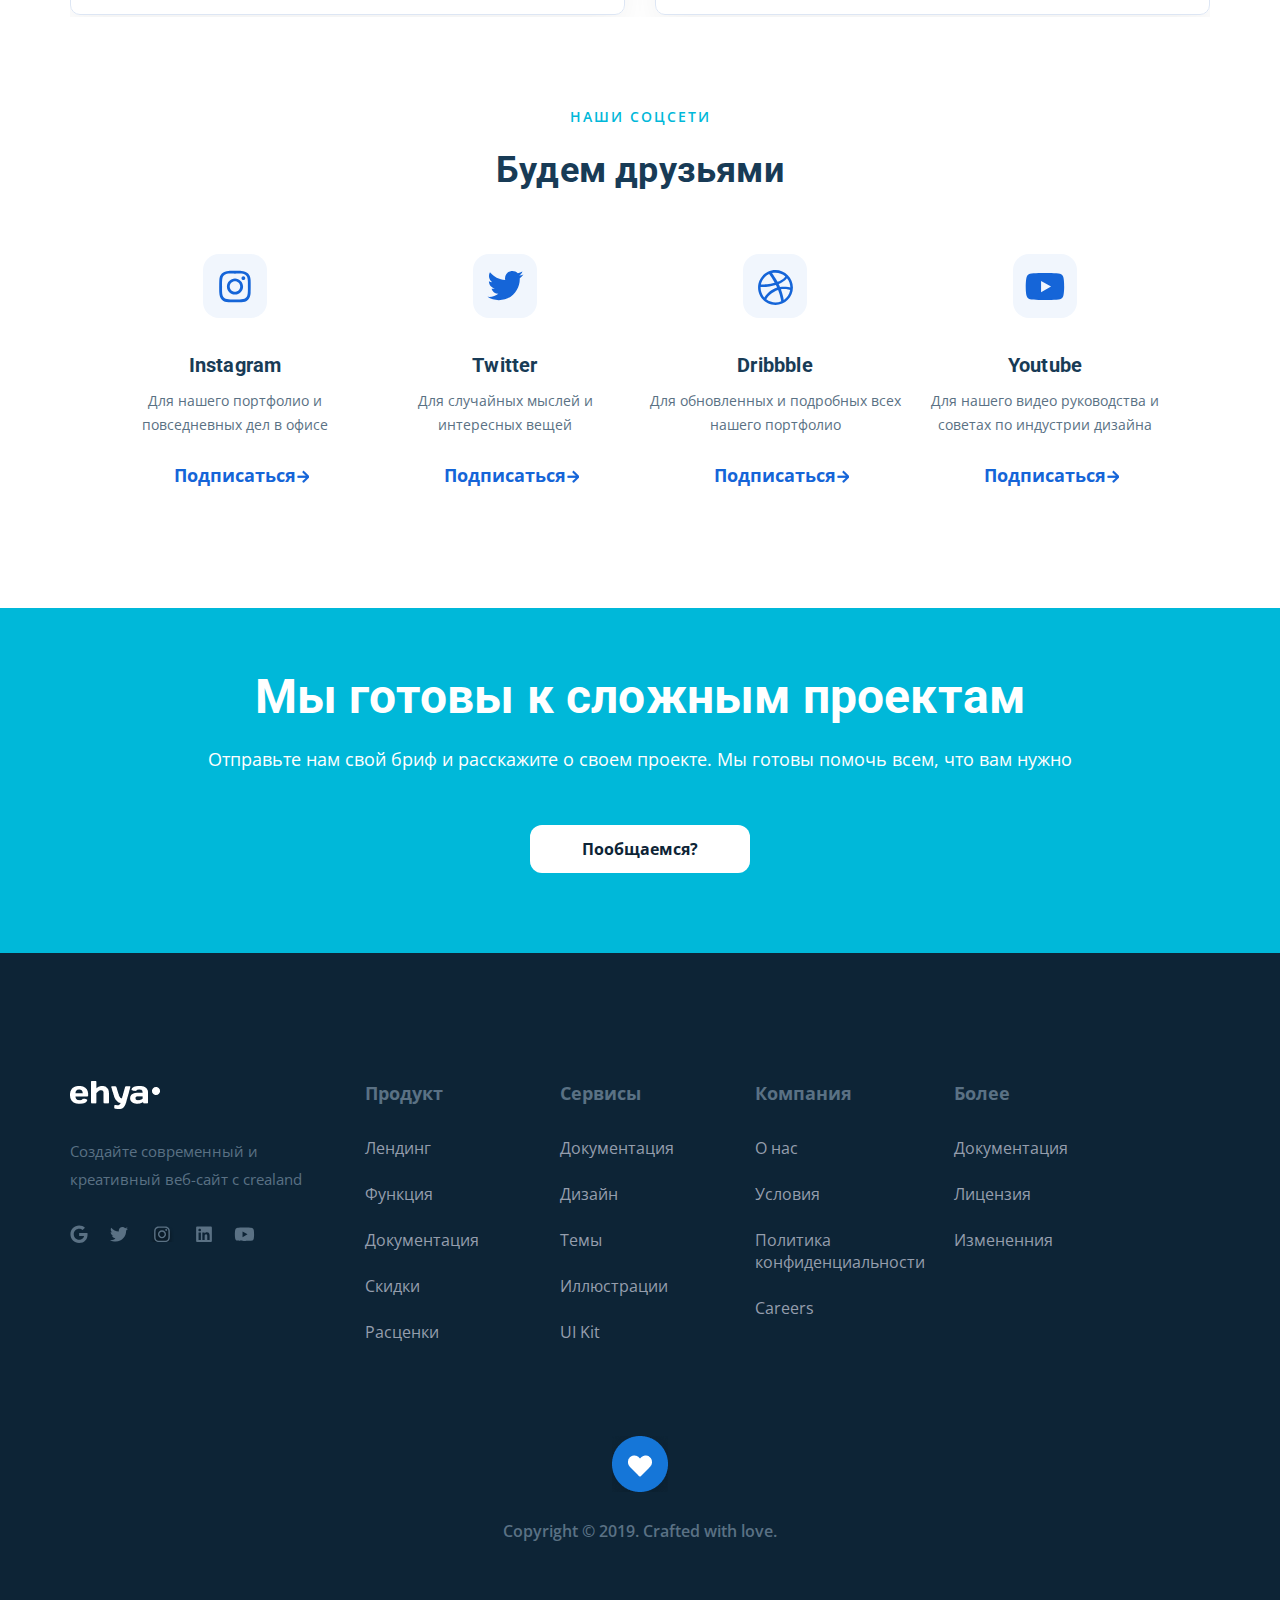
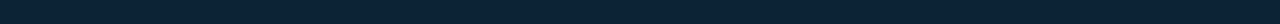
==== commit d5ce660d: "Merge branch 'main' of https://github.com/TolikBu/Tolik-agency" ====
--- a/index.html
+++ b/index.html
@@ -2,7 +2,7 @@
 <html lang="ru">
   <head>
     <meta charset="UTF-8" />
-    <meta http-equiv="X-UA-Compatible" content="IE=edge" />
+    <meta http-equiv="Content-Type" content="text/html" />
     <meta name="viewport" content="width=device-width, initial-scale=1.0" />
     <title>Агентство Толика</title>
     <link rel="shortcut icon" href="favicon.ico" type="image/x-icon" />
--- a/css/style.css
+++ b/css/style.css
@@ -1282,7 +1282,7 @@
   position: absolute;
   left: 122px;
   top: 5px;
-  background-image: url("../img/link-icon.svg");
+  background-image: url("../img/link-icon.png");
   background-repeat: no-repeat;
   background-position: center;
 }
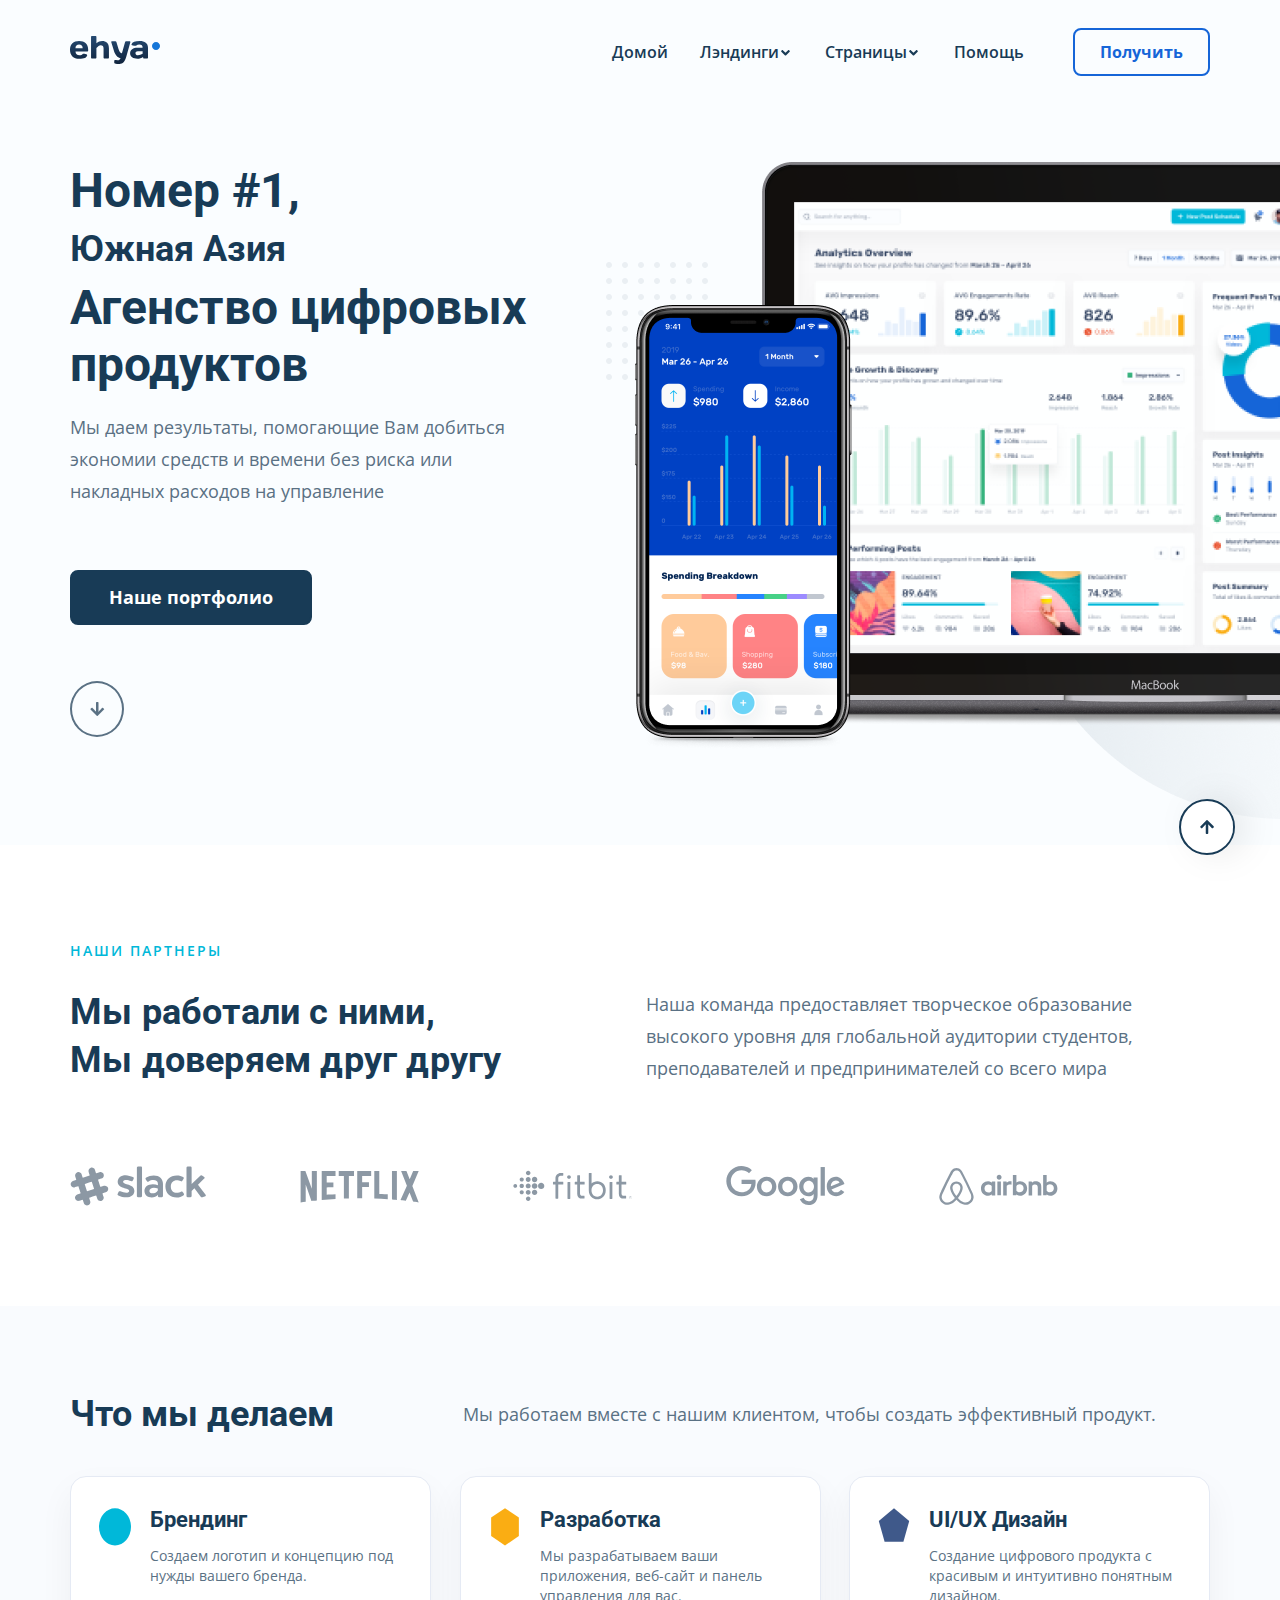
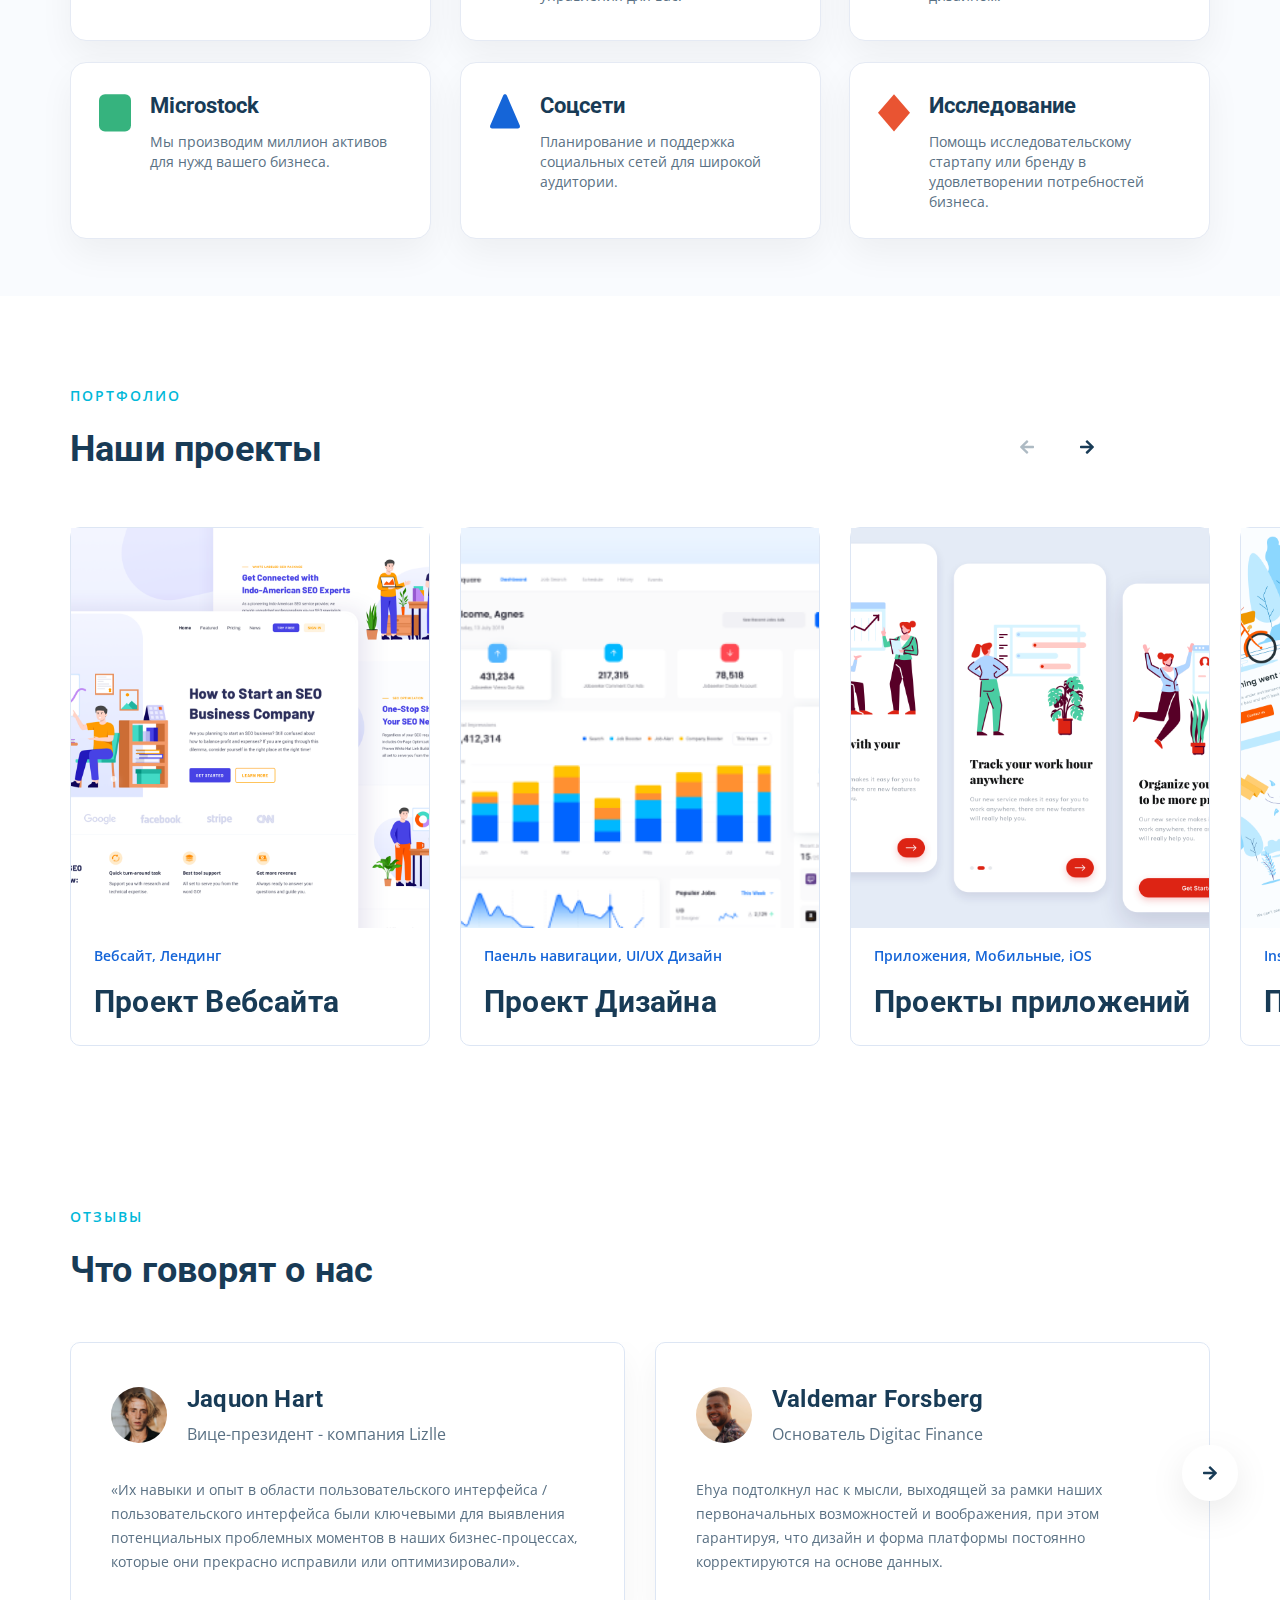
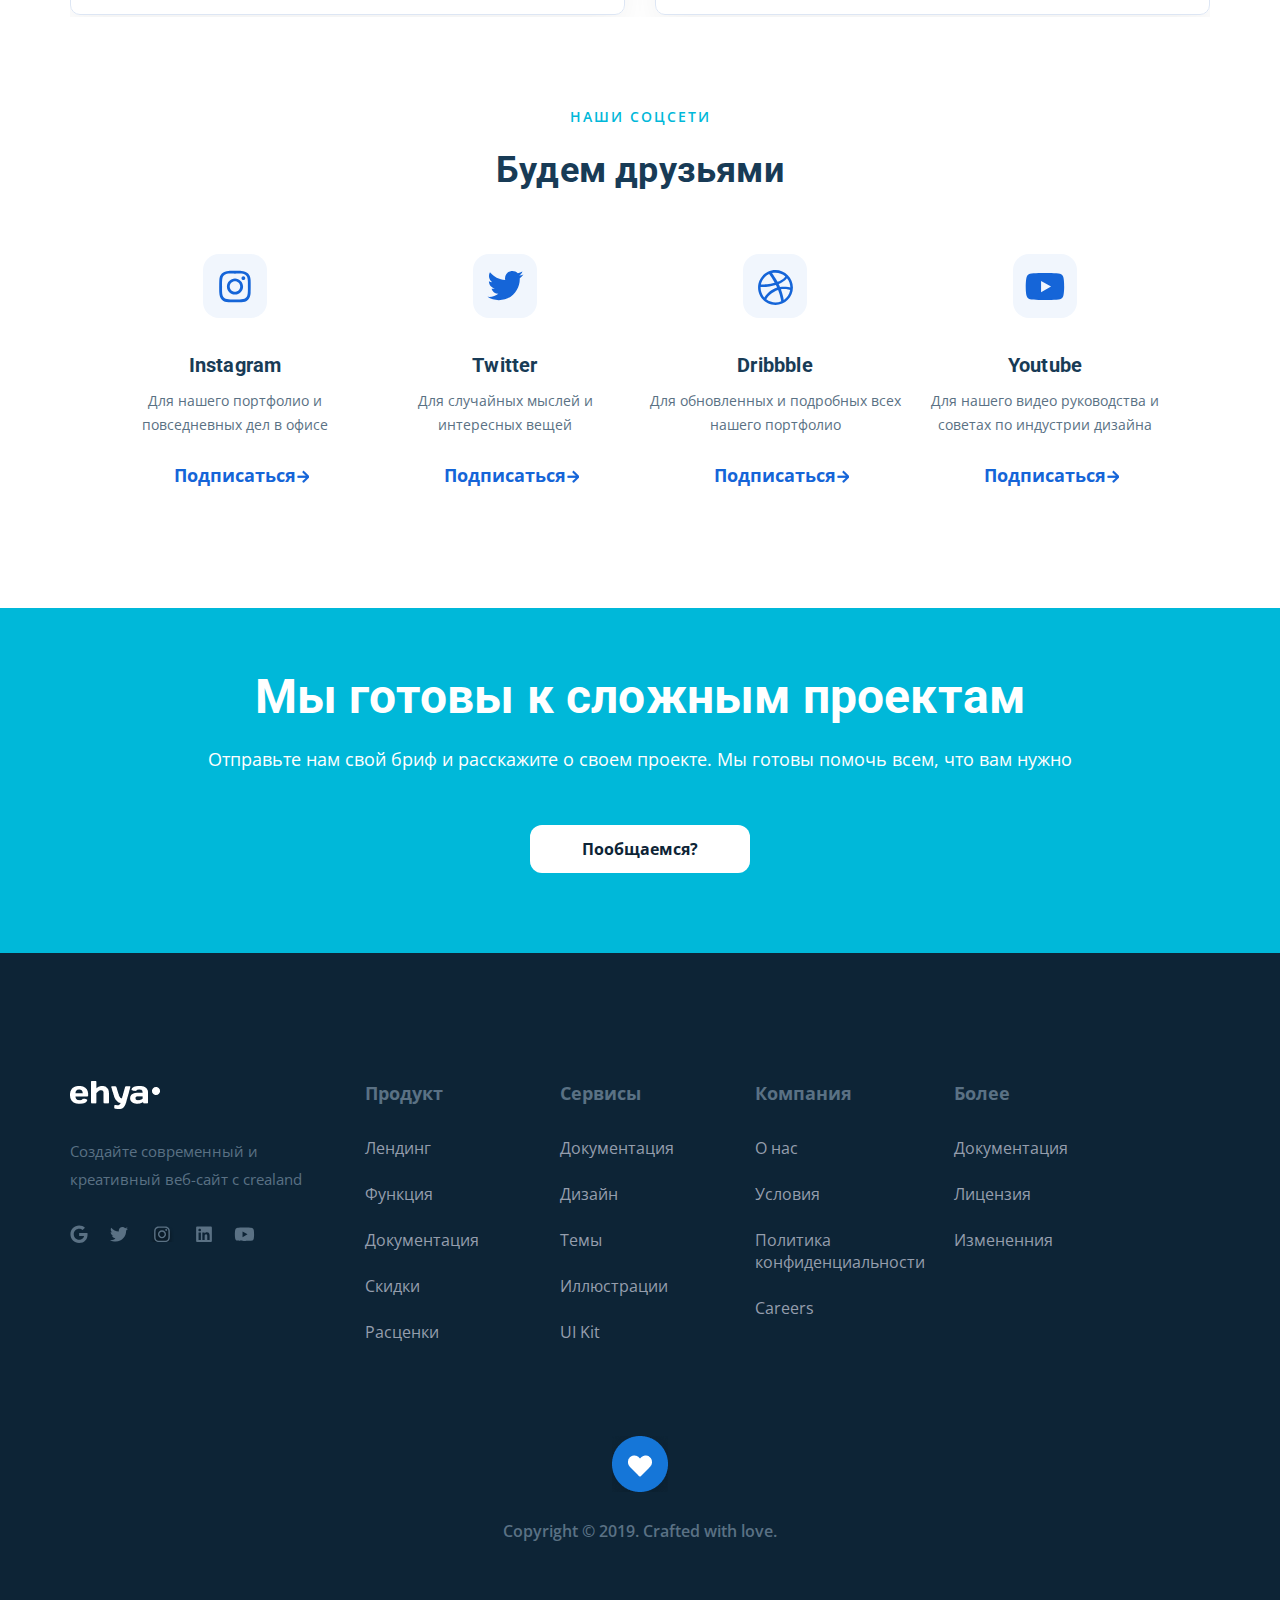
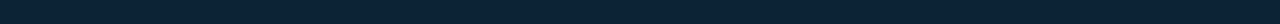
==== commit 6b0f807a: "правка слайдера" ====
--- a/index.html
+++ b/index.html
@@ -30,7 +30,7 @@
                 <a href="#" class="navbar-menu__link">Домой</a>
               </li>
               <li class="navbar-menu__item" data-target="hidden">
-                <button  class="navbar-menu__link navbar-menu__link-button">
+                <button class="navbar-menu__link navbar-menu__link-button">
                   Лэндинги
                 </button>
                 <ul class="navbar-menu__hidden" id="hidden">
@@ -41,7 +41,7 @@
                 </ul>
               </li>
               <li class="navbar-menu__item" data-target="hiddens">
-                <button  class="navbar-menu__link navbar-menu__link-buttons">
+                <button class="navbar-menu__link navbar-menu__link-buttons">
                   Страницы
                 </button>
                 <ul class="navbar-menu__hiddens" id="hiddens">
@@ -91,7 +91,7 @@
                 времени без риска или накладных&nbsp;расходов на управление
               </p>
               <a class="button hero__button" href="#portfolio">
-                Наше портфолио
+                Наше портфолио <a href=""></a>
               </a>
               <a class="button hero__button-circle" href="#partners"></a>
             </div>
--- a/css/style.css
+++ b/css/style.css
@@ -44,8 +44,7 @@
  * 2. Show the overflow in Edge and IE.
  */
 hr {
-  -webkit-box-sizing: content-box;
-          box-sizing: content-box;
+  box-sizing: content-box;
   /* 1 */
   height: 0;
   /* 1 */
@@ -82,7 +81,6 @@
   /* 1 */
   text-decoration: underline;
   /* 2 */
-  -webkit-text-decoration: underline dotted;
   text-decoration: underline dotted;
   /* 2 */
 }
@@ -230,8 +228,7 @@
  *    `fieldset` elements in all browsers.
  */
 legend {
-  -webkit-box-sizing: border-box;
-          box-sizing: border-box;
+  box-sizing: border-box;
   /* 1 */
   color: inherit;
   /* 2 */
@@ -265,8 +262,7 @@
  */
 [type="checkbox"],
 [type="radio"] {
-  -webkit-box-sizing: border-box;
-          box-sizing: border-box;
+  box-sizing: border-box;
   /* 1 */
   padding: 0;
   /* 2 */
@@ -342,8 +338,7 @@
 }
 
 * {
-  -webkit-box-sizing: border-box;
-          box-sizing: border-box;
+  box-sizing: border-box;
 }
 
 html {
@@ -419,10 +414,8 @@
   background-image: url(../img/next-button.svg);
   background-repeat: no-repeat;
   background-position: center;
-  -webkit-transform: rotate(270deg);
-          transform: rotate(270deg);
-  -webkit-filter: drop-shadow(0px 12px 16px rgba(0, 0, 0, 0.08));
-          filter: drop-shadow(0px 12px 16px rgba(0, 0, 0, 0.08));
+  transform: rotate(270deg);
+  filter: drop-shadow(0px 12px 16px rgba(0, 0, 0, 0.08));
 }
 
 .navbar {
@@ -432,15 +425,9 @@
 }
 
 .navbar__header {
-  display: -webkit-box;
-  display: -ms-flexbox;
-  display: flex;
-  -webkit-box-pack: justify;
-      -ms-flex-pack: justify;
-          justify-content: space-between;
-  -webkit-box-align: center;
-      -ms-flex-align: center;
-          align-items: center;
+  display: flex;
+  justify-content: space-between;
+  align-items: center;
 }
 
 .navbar__link {
@@ -448,40 +435,24 @@
 }
 
 .navbar-menu {
-  display: -webkit-box;
-  display: -ms-flexbox;
-  display: flex;
-  -webkit-box-pack: justify;
-      -ms-flex-pack: justify;
-          justify-content: space-between;
-  -webkit-box-align: center;
-      -ms-flex-align: center;
-          align-items: center;
+  display: flex;
+  justify-content: space-between;
+  align-items: center;
   position: relative;
 }
 
 .navbar-menu__items {
-  display: -webkit-box;
-  display: -ms-flexbox;
-  display: flex;
-  -webkit-box-pack: justify;
-      -ms-flex-pack: justify;
-          justify-content: space-between;
-  -webkit-box-align: center;
-      -ms-flex-align: center;
-          align-items: center;
+  display: flex;
+  justify-content: space-between;
+  align-items: center;
   margin: 0;
   margin-right: 17px;
   padding: 0;
 }
 
 .navbar-menu__item {
-  display: -webkit-box;
-  display: -ms-flexbox;
-  display: flex;
-  -webkit-box-align: center;
-      -ms-flex-align: center;
-          align-items: center;
+  display: flex;
+  align-items: center;
   margin-right: 0px;
 }
 
@@ -555,7 +526,6 @@
   background-color: #FAFDFF;
   display: block;
   top: 100%;
-  -webkit-transition: 1s;
   transition: 1s;
   z-index: 10;
 }
@@ -603,8 +573,6 @@
 }
 
 .hero-wrapper {
-  display: -webkit-box;
-  display: -ms-flexbox;
   display: flex;
   position: relative;
 }
@@ -630,29 +598,16 @@
 }
 
 .hero-main {
-  display: -webkit-box;
-  display: -ms-flexbox;
-  display: flex;
-  -webkit-box-pack: justify;
-      -ms-flex-pack: justify;
-          justify-content: space-between;
-  -webkit-box-align: center;
-      -ms-flex-align: center;
-          align-items: center;
+  display: flex;
+  justify-content: space-between;
+  align-items: center;
   position: relative;
 }
 
 .hero-info {
-  display: -webkit-box;
-  display: -ms-flexbox;
-  display: flex;
-  -webkit-box-orient: vertical;
-  -webkit-box-direction: normal;
-      -ms-flex-direction: column;
-          flex-direction: column;
-  -webkit-box-align: start;
-      -ms-flex-align: start;
-          align-items: flex-start;
+  display: flex;
+  flex-direction: column;
+  align-items: flex-start;
   max-width: 499px;
   position: relative;
 }
@@ -722,16 +677,9 @@
 }
 
 .partners-wrapper {
-  display: -webkit-box;
-  display: -ms-flexbox;
-  display: flex;
-  -webkit-box-orient: vertical;
-  -webkit-box-direction: normal;
-      -ms-flex-direction: column;
-          flex-direction: column;
-  -webkit-box-align: start;
-      -ms-flex-align: start;
-          align-items: start;
+  display: flex;
+  flex-direction: column;
+  align-items: start;
 }
 
 .partners__info {
@@ -740,19 +688,14 @@
 
 .partners__our {
   display: block;
-  -ms-flex-preferred-size: 100%;
-      flex-basis: 100%;
+  flex-basis: 100%;
   margin-bottom: 28px;
   letter-spacing: 2px;
 }
 
 .partners-text {
-  display: -webkit-box;
-  display: -ms-flexbox;
-  display: flex;
-  -webkit-box-align: center;
-      -ms-flex-align: center;
-          align-items: center;
+  display: flex;
+  align-items: center;
 }
 
 .partners-text__title {
@@ -778,12 +721,8 @@
 }
 
 .partners-logo {
-  display: -webkit-box;
-  display: -ms-flexbox;
-  display: flex;
-  -webkit-box-align: center;
-      -ms-flex-align: center;
-          align-items: center;
+  display: flex;
+  align-items: center;
 }
 
 .partners-logo__item:not(:last-child) {
@@ -796,25 +735,14 @@
 }
 
 .service-wrapper {
-  display: -webkit-box;
-  display: -ms-flexbox;
-  display: flex;
-  -webkit-box-orient: vertical;
-  -webkit-box-direction: normal;
-      -ms-flex-direction: column;
-          flex-direction: column;
+  display: flex;
+  flex-direction: column;
 }
 
 .service-heading {
-  display: -webkit-box;
-  display: -ms-flexbox;
-  display: flex;
-  -webkit-box-pack: justify;
-      -ms-flex-pack: justify;
-          justify-content: space-between;
-  -webkit-box-align: center;
-      -ms-flex-align: center;
-          align-items: center;
+  display: flex;
+  justify-content: space-between;
+  align-items: center;
   margin-bottom: 38px;
 }
 
@@ -839,16 +767,10 @@
 
 .service-info {
   min-height: 363px;
-  display: -webkit-box;
-  display: -ms-flexbox;
-  display: flex;
-  -webkit-box-pack: justify;
-      -ms-flex-pack: justify;
-          justify-content: space-between;
-  -ms-flex-wrap: wrap;
-      flex-wrap: wrap;
-  -ms-flex-line-pack: justify;
-      align-content: space-between;
+  display: flex;
+  justify-content: space-between;
+  flex-wrap: wrap;
+  align-content: space-between;
 }
 
 .service-info__card {
@@ -858,30 +780,21 @@
   padding: 26px 24px;
   background: #FFFFFF;
   border: 1px solid #E5EAF4;
-  -webkit-box-sizing: border-box;
-          box-sizing: border-box;
-  -webkit-box-shadow: 0px 15px 35px rgba(0, 0, 0, 0.05);
-          box-shadow: 0px 15px 35px rgba(0, 0, 0, 0.05);
+  box-sizing: border-box;
+  box-shadow: 0px 15px 35px rgba(0, 0, 0, 0.05);
   border-radius: 16px;
 }
 
 .card {
-  display: -webkit-box;
-  display: -ms-flexbox;
-  display: flex;
-  -webkit-box-pack: justify;
-      -ms-flex-pack: justify;
-          justify-content: space-between;
-  -webkit-box-align: start;
-      -ms-flex-align: start;
-          align-items: start;
+  display: flex;
+  justify-content: space-between;
+  align-items: start;
 }
 
 .card__image {
   min-width: 40px;
   height: 46px;
-  -o-object-fit: cover;
-     object-fit: cover;
+  object-fit: cover;
   margin-right: 15px;
   text-align: center;
   padding-top: 5px;
@@ -920,15 +833,9 @@
 }
 
 .portfolio-heading {
-  display: -webkit-box;
-  display: -ms-flexbox;
-  display: flex;
-  -webkit-box-pack: justify;
-      -ms-flex-pack: justify;
-          justify-content: space-between;
-  -webkit-box-align: center;
-      -ms-flex-align: center;
-          align-items: center;
+  display: flex;
+  justify-content: space-between;
+  align-items: center;
   margin-bottom: 48px;
 }
 
@@ -946,6 +853,13 @@
   position: relative;
   outline: none;
   margin-right: 95px;
+}
+
+.portfolio-heading__button-disabled {
+  opacity: 0.35;
+  cursor: auto;
+  pointer-events: none;
+  z-index: 100;
 }
 
 .portfolio-heading__button--prev {
@@ -955,8 +869,7 @@
   background: #fff;
   margin: 0;
   background-image: url(../img/active-batton.svg);
-  -webkit-transform: rotate(180deg);
-          transform: rotate(180deg);
+  transform: rotate(180deg);
   background-repeat: no-repeat;
   background-position: center;
 }
@@ -984,8 +897,7 @@
 
 .portfolio-slides__image {
   height: 400px;
-  -o-object-fit: cover;
-     object-fit: cover;
+  object-fit: cover;
 }
 
 .portfolio-slides__footer {
@@ -1031,6 +943,17 @@
   width: 360px;
 }
 
+.swiper-button-next {
+  width: 56px;
+  height: 56px;
+  border: none;
+  background: #fff;
+  margin: 0;
+  background-image: url(../img/active-batton.svg);
+  background-repeat: no-repeat;
+  background-position: center;
+}
+
 .reviews {
   padding: 66px 0 50px 0;
 }
@@ -1045,15 +968,9 @@
 }
 
 .reviews-heading {
-  display: -webkit-box;
-  display: -ms-flexbox;
-  display: flex;
-  -webkit-box-pack: justify;
-      -ms-flex-pack: justify;
-          justify-content: space-between;
-  -webkit-box-align: center;
-      -ms-flex-align: center;
-          align-items: center;
+  display: flex;
+  justify-content: space-between;
+  align-items: center;
   margin-bottom: 48px;
 }
 
@@ -1076,13 +993,12 @@
   top: 58%;
   right: -28px;
   border-radius: 50%;
-  border: 4px solid #fff;
+  border: 2px solid #fff;
   background-color: #fff;
   background-image: url(../img/next-button.svg);
   background-repeat: no-repeat;
   background-position: center;
-  -webkit-filter: drop-shadow(0px 12px 16px rgba(0, 0, 0, 0.08));
-          filter: drop-shadow(0px 12px 16px rgba(0, 0, 0, 0.08));
+  filter: drop-shadow(0px 12px 16px rgba(0, 0, 0, 0.08));
   z-index: 99;
 }
 
@@ -1097,28 +1013,18 @@
 }
 
 .reviews-slides__card {
-  display: -webkit-box;
-  display: -ms-flexbox;
-  display: flex;
-  -webkit-box-orient: vertical;
-  -webkit-box-direction: normal;
-      -ms-flex-direction: column;
-          flex-direction: column;
+  display: flex;
+  flex-direction: column;
   max-width: 555px;
   padding: 40px;
   border-radius: 10px;
   border: 1px solid #DDE6F4;
-  -webkit-box-shadow: 0px 15px 35px rgba(0, 0, 0, 0.05);
-          box-shadow: 0px 15px 35px rgba(0, 0, 0, 0.05);
+  box-shadow: 0px 15px 35px rgba(0, 0, 0, 0.05);
 }
 
 .reviews-slides__user {
-  display: -webkit-box;
-  display: -ms-flexbox;
-  display: flex;
-  -webkit-box-align: center;
-      -ms-flex-align: center;
-          align-items: center;
+  display: flex;
+  align-items: center;
   margin-bottom: 30px;
 }
 
@@ -1126,8 +1032,7 @@
   width: 56px;
   height: 56px;
   border-radius: 50%;
-  -o-object-fit: cover;
-     object-fit: cover;
+  object-fit: cover;
   margin-right: 20px;
 }
 
@@ -1165,16 +1070,9 @@
 }
 
 .social-wrapper {
-  display: -webkit-box;
-  display: -ms-flexbox;
-  display: flex;
-  -webkit-box-orient: vertical;
-  -webkit-box-direction: normal;
-      -ms-flex-direction: column;
-          flex-direction: column;
-  -webkit-box-align: center;
-      -ms-flex-align: center;
-          align-items: center;
+  display: flex;
+  flex-direction: column;
+  align-items: center;
   text-align: center;
 }
 
@@ -1195,15 +1093,9 @@
 }
 
 .social-bottom {
-  display: -webkit-box;
-  display: -ms-flexbox;
-  display: flex;
-  -webkit-box-pack: justify;
-      -ms-flex-pack: justify;
-          justify-content: space-between;
-  -webkit-box-align: center;
-      -ms-flex-align: center;
-          align-items: center;
+  display: flex;
+  justify-content: space-between;
+  align-items: center;
 }
 
 .social-bottom__item {
@@ -1219,9 +1111,7 @@
   height: 64px;
   background-color: rgba(21, 101, 216, 0.06);
   border-radius: 16px;
-  -webkit-box-align: center;
-      -ms-flex-align: center;
-          align-items: center;
+  align-items: center;
   margin: auto;
   margin-bottom: 35px;
 }
@@ -1307,16 +1197,9 @@
 }
 
 .order-wrapper {
-  display: -webkit-box;
-  display: -ms-flexbox;
-  display: flex;
-  -webkit-box-orient: vertical;
-  -webkit-box-direction: normal;
-      -ms-flex-direction: column;
-          flex-direction: column;
-  -webkit-box-align: center;
-      -ms-flex-align: center;
-          align-items: center;
+  display: flex;
+  flex-direction: column;
+  align-items: center;
 }
 
 .order-wrapper__title {
@@ -1362,36 +1245,21 @@
 }
 
 .footer-wrapper {
-  display: -webkit-box;
-  display: -ms-flexbox;
-  display: flex;
-  -webkit-box-orient: vertical;
-  -webkit-box-direction: normal;
-      -ms-flex-direction: column;
-          flex-direction: column;
-  -webkit-box-align: center;
-      -ms-flex-align: center;
-          align-items: center;
+  display: flex;
+  flex-direction: column;
+  align-items: center;
 }
 
 .footer-info {
   min-width: 100%;
-  display: -webkit-box;
-  display: -ms-flexbox;
-  display: flex;
-  -webkit-box-align: start;
-      -ms-flex-align: start;
-          align-items: start;
+  display: flex;
+  align-items: start;
   margin-bottom: 69px;
 }
 
 .footer-info__blocks2 {
-  display: -webkit-box;
-  display: -ms-flexbox;
-  display: flex;
-  -webkit-box-pack: justify;
-      -ms-flex-pack: justify;
-          justify-content: space-between;
+  display: flex;
+  justify-content: space-between;
 }
 
 .footer-info__block {
@@ -1415,12 +1283,8 @@
 }
 
 .footer-info__items {
-  display: -webkit-box;
-  display: -ms-flexbox;
-  display: flex;
-  -webkit-box-align: center;
-      -ms-flex-align: center;
-          align-items: center;
+  display: flex;
+  align-items: center;
 }
 
 .footer-info__social-links {
@@ -1428,13 +1292,8 @@
 }
 
 .footer-info__item {
-  display: -webkit-box;
-  display: -ms-flexbox;
-  display: flex;
-  -webkit-box-orient: vertical;
-  -webkit-box-direction: normal;
-      -ms-flex-direction: column;
-          flex-direction: column;
+  display: flex;
+  flex-direction: column;
   max-width: 175px;
   margin-right: 81px;
 }
@@ -1513,7 +1372,6 @@
   z-index: 100;
   visibility: hidden;
   opacity: 0;
-  -webkit-transition: opacity 0.5s;
   transition: opacity 0.5s;
 }
 
@@ -1527,8 +1385,7 @@
   top: 400px;
   left: 50%;
   max-width: 478px;
-  -webkit-transform: translate(-50%, -50%);
-          transform: translate(-50%, -50%);
+  transform: translate(-50%, -50%);
   padding: 27px 88px;
   padding-bottom: 33px;
   background: #183B56;
@@ -1537,7 +1394,6 @@
   z-index: 101;
   visibility: hidden;
   opacity: 0;
-  -webkit-transition: opacity 0.5s;
   transition: opacity 0.5s;
 }
 
@@ -1566,17 +1422,10 @@
 }
 
 .modal__form {
-  display: -webkit-box;
-  display: -ms-flexbox;
-  display: flex;
-  -webkit-box-align: center;
-      -ms-flex-align: center;
-          align-items: center;
-  -webkit-box-pack: justify;
-      -ms-flex-pack: justify;
-          justify-content: space-between;
-  -ms-flex-wrap: wrap;
-      flex-wrap: wrap;
+  display: flex;
+  align-items: center;
+  justify-content: space-between;
+  flex-wrap: wrap;
 }
 
 .modal__input {
@@ -1618,29 +1467,16 @@
 }
 
 .thankyou-main {
-  display: -webkit-box;
-  display: -ms-flexbox;
-  display: flex;
-  -webkit-box-pack: justify;
-      -ms-flex-pack: justify;
-          justify-content: space-between;
-  -webkit-box-align: center;
-      -ms-flex-align: center;
-          align-items: center;
+  display: flex;
+  justify-content: space-between;
+  align-items: center;
   position: relative;
 }
 
 .thankyou-info {
-  display: -webkit-box;
-  display: -ms-flexbox;
-  display: flex;
-  -webkit-box-orient: vertical;
-  -webkit-box-direction: normal;
-      -ms-flex-direction: column;
-          flex-direction: column;
-  -webkit-box-align: start;
-      -ms-flex-align: start;
-          align-items: flex-start;
+  display: flex;
+  flex-direction: column;
+  align-items: flex-start;
 }
 
 .thankyou-info__title {
@@ -1740,23 +1576,17 @@
     line-height: 28px;
   }
   .service-heading {
-    -webkit-box-orient: vertical;
-    -webkit-box-direction: normal;
-        -ms-flex-direction: column;
-            flex-direction: column;
+    flex-direction: column;
   }
   .service-info {
-    -ms-flex-pack: distribute;
-        justify-content: space-around;
+    justify-content: space-around;
     min-height: 400px;
   }
   .service-info__card {
     max-width: 280px;
   }
   .card {
-    -webkit-box-pack: start;
-        -ms-flex-pack: start;
-            justify-content: start;
+    justify-content: start;
   }
   .portfolio {
     display: none;
@@ -1768,22 +1598,16 @@
     display: none;
   }
   .portfolio-slides {
-    display: -webkit-box;
-    display: -ms-flexbox;
     display: flex;
-    -webkit-box-pack: justify;
-        -ms-flex-pack: justify;
-            justify-content: space-between;
-    -ms-flex-wrap: wrap;
-        flex-wrap: wrap;
+    justify-content: space-between;
+    flex-wrap: wrap;
   }
   .portfolio-slides__images {
     min-height: 300px;
   }
   .portfolio-slides__image {
     height: 300px;
-    -o-object-fit: cover;
-       object-fit: cover;
+    object-fit: cover;
   }
   .portfolio-slides__card {
     margin-bottom: 24px;
@@ -1796,19 +1620,14 @@
   }
   .footer-info {
     max-width: none;
-    -ms-flex-wrap: wrap;
-        flex-wrap: wrap;
+    flex-wrap: wrap;
   }
   .footer-info__blocks {
     margin-right: 15px;
-    -webkit-box-ordinal-group: 3;
-        -ms-flex-order: 2;
-            order: 2;
+    order: 2;
   }
   .footer-info__blocks2 {
-    -webkit-box-ordinal-group: 0;
-        -ms-flex-order: -1;
-            order: -1;
+    order: -1;
     margin-bottom: 20px;
   }
   .footer-info__item {
@@ -1840,8 +1659,8 @@
     border: 4px solid #183B56;
     background-image: url("../img/dark-down.svg");
   }
-  .reviews-heading__button--next:hover {
-    border: 4px solid #ededed;
+  .reviews-button:hover {
+    border: 2px solid #DDE6F4;
   }
   .social-bottom__link:hover {
     color: #183B56;
@@ -1924,10 +1743,7 @@
     margin-right: 15px;
   }
   .service-heading {
-    -webkit-box-orient: vertical;
-    -webkit-box-direction: normal;
-        -ms-flex-direction: column;
-            flex-direction: column;
+    flex-direction: column;
     text-align: center;
   }
   .service-heading__title {
@@ -1938,9 +1754,7 @@
     min-width: 280px;
   }
   .service-info {
-    -webkit-box-pack: justify;
-        -ms-flex-pack: justify;
-            justify-content: space-between;
+    justify-content: space-between;
   }
   .service-info__card {
     margin-bottom: 15px;
@@ -1976,11 +1790,8 @@
   }
   .navbar-menu {
     display: none;
-    -ms-flex-line-pack: start;
-        align-content: start;
-    -webkit-box-pack: start;
-        -ms-flex-pack: start;
-            justify-content: flex-start;
+    align-content: start;
+    justify-content: flex-start;
     position: fixed;
     min-width: 100%;
     background: #FAFDFF;
@@ -1990,13 +1801,8 @@
     top: 83px;
   }
   .navbar-menu__items {
-    -webkit-box-orient: vertical;
-    -webkit-box-direction: normal;
-        -ms-flex-direction: column;
-            flex-direction: column;
-    -webkit-box-align: center;
-        -ms-flex-align: center;
-            align-items: center;
+    flex-direction: column;
+    align-items: center;
     margin: 0;
   }
   .navbar-menu__item {
@@ -2010,18 +1816,10 @@
     margin-right: 0;
   }
   .navbar-menu--visible {
-    display: -webkit-box;
-    display: -ms-flexbox;
     display: flex;
-    -ms-flex-line-pack: start;
-        align-content: flex-start;
-    -webkit-box-orient: vertical;
-    -webkit-box-direction: normal;
-        -ms-flex-direction: column;
-            flex-direction: column;
-    -webkit-box-align: center;
-        -ms-flex-align: center;
-            align-items: center;
+    align-content: flex-start;
+    flex-direction: column;
+    align-items: center;
     position: fixed;
     overflow: auto;
   }
@@ -2033,23 +1831,14 @@
     line-height: 20px;
   }
   .button-hidden {
-    display: -webkit-box;
-    display: -ms-flexbox;
     display: flex;
     width: 16px;
     height: 11px;
     padding: 0;
-    -webkit-box-align: center;
-        -ms-flex-align: center;
-            align-items: center;
-    -webkit-box-pack: justify;
-        -ms-flex-pack: justify;
-            justify-content: space-between;
+    align-items: center;
+    justify-content: space-between;
     border: none;
-    -webkit-box-orient: vertical;
-    -webkit-box-direction: normal;
-        -ms-flex-direction: column;
-            flex-direction: column;
+    flex-direction: column;
     cursor: pointer;
     background-color: #FAFDFF;
   }
@@ -2068,13 +1857,8 @@
     margin-bottom: 24px;
   }
   .partners-text {
-    -webkit-box-orient: vertical;
-    -webkit-box-direction: normal;
-        -ms-flex-direction: column;
-            flex-direction: column;
-    -webkit-box-align: start;
-        -ms-flex-align: start;
-            align-items: start;
+    flex-direction: column;
+    align-items: start;
   }
   .partners-text__title {
     margin-bottom: 20px;
@@ -2103,9 +1887,7 @@
     margin-bottom: 16px;
   }
   .portfolio-heading {
-    -webkit-box-pack: center;
-        -ms-flex-pack: center;
-            justify-content: center;
+    justify-content: center;
     margin-bottom: 36px;
   }
   .portfolio-heading__title {
@@ -2148,13 +1930,10 @@
     margin-bottom: 32px;
   }
   .social-bottom {
-    -ms-flex-wrap: wrap;
-        flex-wrap: wrap;
+    flex-wrap: wrap;
   }
   .social-bottom__item {
-    -webkit-box-align: center;
-        -ms-flex-align: center;
-            align-items: center;
+    align-items: center;
     max-width: 133px;
     margin-bottom: 0;
   }
@@ -2202,9 +1981,7 @@
   }
   .footer-info__block {
     margin-right: 0;
-    -webkit-box-align: center;
-        -ms-flex-align: center;
-            align-items: center;
+    align-items: center;
   }
   .footer-info__logo {
     margin: auto;
@@ -2215,11 +1992,8 @@
     margin-bottom: 24px;
   }
   .footer-info__items {
-    display: -webkit-box;
-    display: -ms-flexbox;
     display: flex;
-    -ms-flex-pack: distribute;
-        justify-content: space-around;
+    justify-content: space-around;
   }
   .footer-info__social-links {
     margin-right: 0;
@@ -2294,15 +2068,10 @@
     background-size: 100%;
   }
   .hero-main {
-    -webkit-box-orient: vertical;
-    -webkit-box-direction: normal;
-        -ms-flex-direction: column;
-            flex-direction: column;
+    flex-direction: column;
   }
   .hero-info {
-    -webkit-box-align: center;
-        -ms-flex-align: center;
-            align-items: center;
+    align-items: center;
     text-align: center;
     margin-right: 0;
     height: auto;
@@ -2363,11 +2132,8 @@
     margin: auto;
   }
   .partners-logo {
-    -ms-flex-wrap: wrap;
-        flex-wrap: wrap;
-    -webkit-box-pack: space-evenly;
-        -ms-flex-pack: space-evenly;
-            justify-content: space-evenly;
+    flex-wrap: wrap;
+    justify-content: space-evenly;
   }
   .partners-logo__item {
     min-width: 126px;
@@ -2408,44 +2174,27 @@
     min-width: 100%;
     min-height: 197px;
     padding: 17px 28px;
-    -webkit-box-orient: vertical;
-    -webkit-box-direction: normal;
-        -ms-flex-direction: column;
-            flex-direction: column;
-    -webkit-box-pack: start;
-        -ms-flex-pack: start;
-            justify-content: flex-start;
+    flex-direction: column;
+    justify-content: flex-start;
     margin-bottom: 7px;
   }
   .service-info__card:nth-child(1) {
-    -webkit-box-ordinal-group: 2;
-        -ms-flex-order: 1;
-            order: 1;
+    order: 1;
   }
   .service-info__card:nth-child(2) {
-    -webkit-box-ordinal-group: 3;
-        -ms-flex-order: 2;
-            order: 2;
+    order: 2;
   }
   .service-info__card:nth-child(3) {
-    -webkit-box-ordinal-group: 6;
-        -ms-flex-order: 5;
-            order: 5;
+    order: 5;
   }
   .service-info__card:nth-child(4) {
-    -webkit-box-ordinal-group: 4;
-        -ms-flex-order: 3;
-            order: 3;
+    order: 3;
   }
   .service-info__card:nth-child(5) {
-    -webkit-box-ordinal-group: 5;
-        -ms-flex-order: 4;
-            order: 4;
+    order: 4;
   }
   .service-info__card:nth-child(6) {
-    -webkit-box-ordinal-group: 7;
-        -ms-flex-order: 6;
-            order: 6;
+    order: 6;
   }
   .service-info__card__title {
     font-size: 20px;
@@ -2486,29 +2235,19 @@
     height: 49px;
     top: 24px;
     left: 50%;
-    -webkit-transform: translateX(-50%);
-            transform: translateX(-50%);
+    transform: translateX(-50%);
   }
   .reviews-slides__card {
     padding: 24px 10px 18px 10px;
-    -webkit-box-align: center;
-        -ms-flex-align: center;
-            align-items: center;
-    -webkit-box-shadow: 0px 0px 0px rgba(0, 0, 0, 0);
-            box-shadow: 0px 0px 0px rgba(0, 0, 0, 0);
-    height: 354px;
+    align-items: center;
+    box-shadow: 0px 0px 0px rgba(0, 0, 0, 0);
   }
   .reviews-slides__review {
     line-height: 22px;
   }
   .reviews-slides__user {
-    -webkit-box-orient: vertical;
-    -webkit-box-direction: normal;
-        -ms-flex-direction: column;
-            flex-direction: column;
-    -webkit-box-align: center;
-        -ms-flex-align: center;
-            align-items: center;
+    flex-direction: column;
+    align-items: center;
     margin-bottom: 6px;
   }
   .reviews-slides__avatar {
@@ -2530,8 +2269,7 @@
     text-align: center;
   }
   .swiper-container {
-    -webkit-box-shadow: 0px 15px 35px rgba(0, 0, 0, 0.05);
-            box-shadow: 0px 15px 35px rgba(0, 0, 0, 0.05);
+    box-shadow: 0px 15px 35px rgba(0, 0, 0, 0.05);
     border-radius: 8px;
   }
   .social {
@@ -2579,14 +2317,9 @@
     width: 100%;
   }
   .footer-info__blocks2 {
-    display: -webkit-box;
-    display: -ms-flexbox;
     display: flex;
-    -ms-flex-wrap: wrap;
-        flex-wrap: wrap;
-    -webkit-box-pack: start;
-        -ms-flex-pack: start;
-            justify-content: flex-start;
+    flex-wrap: wrap;
+    justify-content: flex-start;
     margin-bottom: 30px;
   }
   .footer-info__block {
@@ -2613,9 +2346,7 @@
     width: 77px;
   }
   .footer-info__items {
-    -webkit-box-pack: justify;
-        -ms-flex-pack: justify;
-            justify-content: space-between;
+    justify-content: space-between;
     margin: auto;
     width: 181px;
   }
@@ -2625,8 +2356,7 @@
     bottom: 10px;
   }
   .modal__dialog {
-    -webkit-transform: translate(-50%, -50%);
-            transform: translate(-50%, -50%);
+    transform: translate(-50%, -50%);
   }
   .modal__button {
     margin-bottom: 10px;
@@ -2641,6 +2371,9 @@
   .hero__button {
     margin-bottom: 460px;
   }
+  .reviews-slides__card {
+    min-height: 354px;
+  }
 }
 
 @media (max-width: 350px) {
@@ -2655,4 +2388,3 @@
     margin-bottom: 9px;
   }
 }
-/*# sourceMappingURL=style.css.map */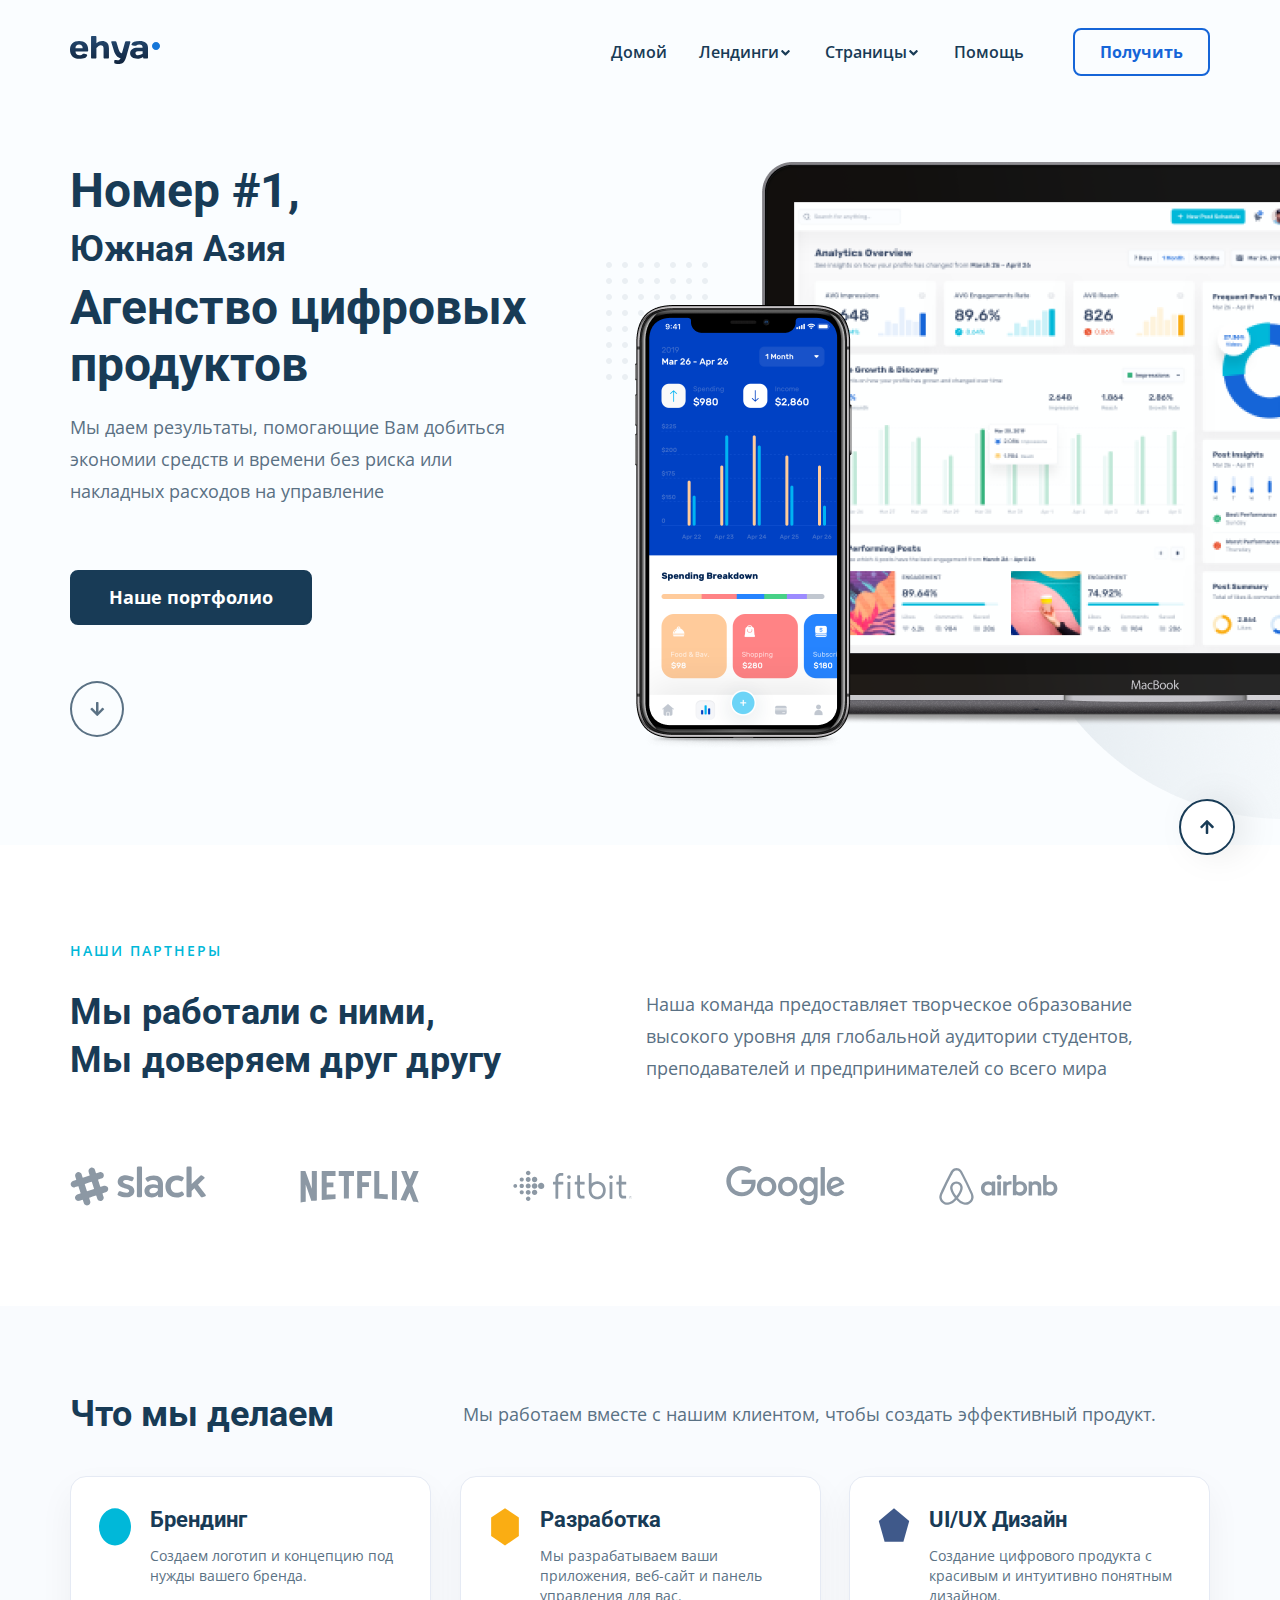
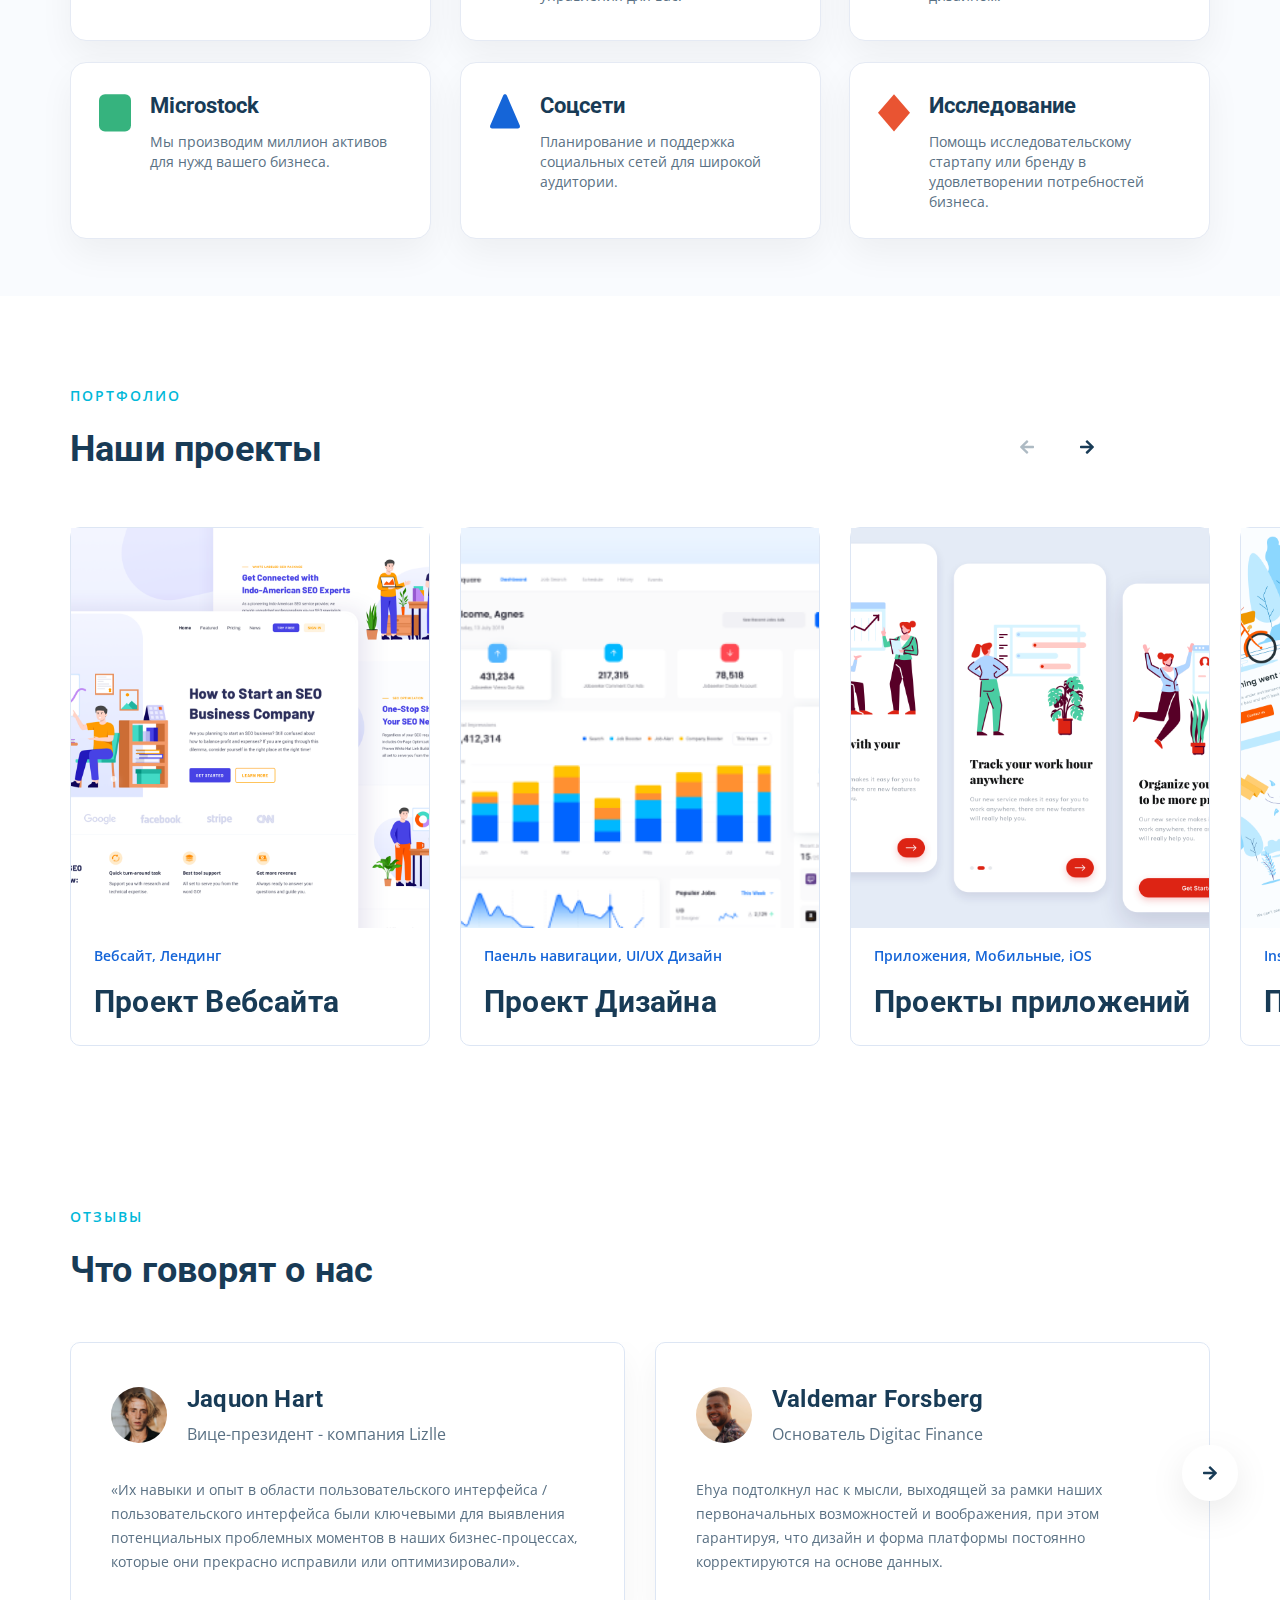
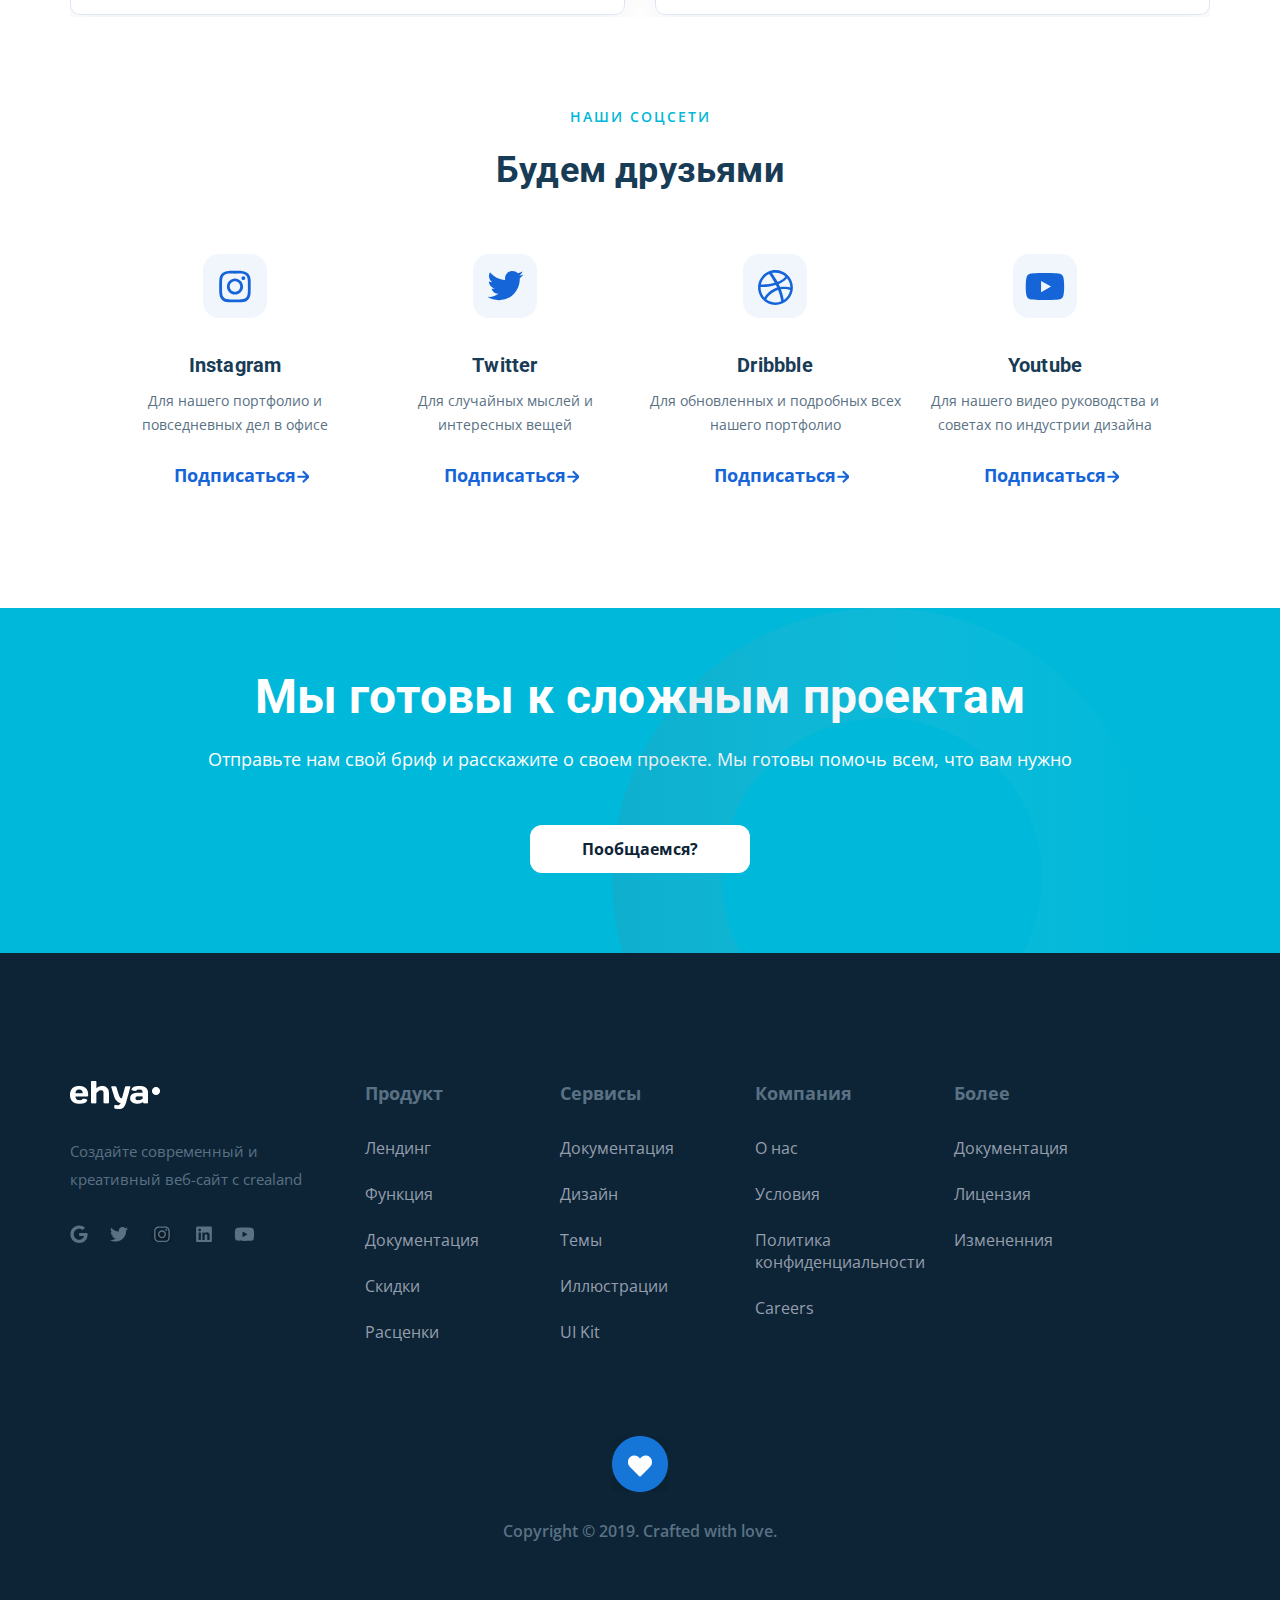
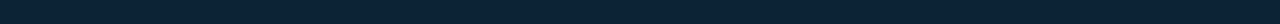
==== commit f685f42d: "fix" ====
--- a/index.html
+++ b/index.html
@@ -2,7 +2,7 @@
 <html lang="ru">
   <head>
     <meta charset="UTF-8" />
-    <meta http-equiv="Content-Type" content="text/html" />
+    <meta http-equiv="X-UA-Compatible" content="IE=edge" />
     <meta name="viewport" content="width=device-width, initial-scale=1.0" />
     <title>Агентство Толика</title>
     <link rel="shortcut icon" href="favicon.ico" type="image/x-icon" />
@@ -31,7 +31,7 @@
               </li>
               <li class="navbar-menu__item" data-target="hidden">
                 <button class="navbar-menu__link navbar-menu__link-button">
-                  Лэндинги
+                  Лендинги
                 </button>
                 <ul class="navbar-menu__hidden" id="hidden">
                   <li class="navbar-menu__hidden-link">Flowers</li>
@@ -91,7 +91,7 @@
                 времени без риска или накладных&nbsp;расходов на управление
               </p>
               <a class="button hero__button" href="#portfolio">
-                Наше портфолио <a href=""></a>
+                Наше портфолио
               </a>
               <a class="button hero__button-circle" href="#partners"></a>
             </div>
--- a/css/style.css
+++ b/css/style.css
@@ -44,7 +44,8 @@
  * 2. Show the overflow in Edge and IE.
  */
 hr {
-  box-sizing: content-box;
+  -webkit-box-sizing: content-box;
+          box-sizing: content-box;
   /* 1 */
   height: 0;
   /* 1 */
@@ -81,6 +82,7 @@
   /* 1 */
   text-decoration: underline;
   /* 2 */
+  -webkit-text-decoration: underline dotted;
   text-decoration: underline dotted;
   /* 2 */
 }
@@ -228,7 +230,8 @@
  *    `fieldset` elements in all browsers.
  */
 legend {
-  box-sizing: border-box;
+  -webkit-box-sizing: border-box;
+          box-sizing: border-box;
   /* 1 */
   color: inherit;
   /* 2 */
@@ -262,7 +265,8 @@
  */
 [type="checkbox"],
 [type="radio"] {
-  box-sizing: border-box;
+  -webkit-box-sizing: border-box;
+          box-sizing: border-box;
   /* 1 */
   padding: 0;
   /* 2 */
@@ -338,7 +342,8 @@
 }
 
 * {
-  box-sizing: border-box;
+  -webkit-box-sizing: border-box;
+          box-sizing: border-box;
 }
 
 html {
@@ -414,8 +419,11 @@
   background-image: url(../img/next-button.svg);
   background-repeat: no-repeat;
   background-position: center;
-  transform: rotate(270deg);
-  filter: drop-shadow(0px 12px 16px rgba(0, 0, 0, 0.08));
+  -webkit-transform: rotate(270deg);
+          transform: rotate(270deg);
+  -webkit-filter: drop-shadow(0px 12px 16px rgba(0, 0, 0, 0.08));
+          filter: drop-shadow(0px 12px 16px rgba(0, 0, 0, 0.08));
+  z-index: 200;
 }
 
 .navbar {
@@ -425,9 +433,15 @@
 }
 
 .navbar__header {
-  display: flex;
-  justify-content: space-between;
-  align-items: center;
+  display: -webkit-box;
+  display: -ms-flexbox;
+  display: flex;
+  -webkit-box-pack: justify;
+      -ms-flex-pack: justify;
+          justify-content: space-between;
+  -webkit-box-align: center;
+      -ms-flex-align: center;
+          align-items: center;
 }
 
 .navbar__link {
@@ -435,24 +449,40 @@
 }
 
 .navbar-menu {
-  display: flex;
-  justify-content: space-between;
-  align-items: center;
+  display: -webkit-box;
+  display: -ms-flexbox;
+  display: flex;
+  -webkit-box-pack: justify;
+      -ms-flex-pack: justify;
+          justify-content: space-between;
+  -webkit-box-align: center;
+      -ms-flex-align: center;
+          align-items: center;
   position: relative;
 }
 
 .navbar-menu__items {
-  display: flex;
-  justify-content: space-between;
-  align-items: center;
+  display: -webkit-box;
+  display: -ms-flexbox;
+  display: flex;
+  -webkit-box-pack: justify;
+      -ms-flex-pack: justify;
+          justify-content: space-between;
+  -webkit-box-align: center;
+      -ms-flex-align: center;
+          align-items: center;
   margin: 0;
   margin-right: 17px;
   padding: 0;
 }
 
 .navbar-menu__item {
-  display: flex;
-  align-items: center;
+  display: -webkit-box;
+  display: -ms-flexbox;
+  display: flex;
+  -webkit-box-align: center;
+      -ms-flex-align: center;
+          align-items: center;
   margin-right: 0px;
 }
 
@@ -526,6 +556,7 @@
   background-color: #FAFDFF;
   display: block;
   top: 100%;
+  -webkit-transition: 1s;
   transition: 1s;
   z-index: 10;
 }
@@ -573,6 +604,8 @@
 }
 
 .hero-wrapper {
+  display: -webkit-box;
+  display: -ms-flexbox;
   display: flex;
   position: relative;
 }
@@ -598,16 +631,29 @@
 }
 
 .hero-main {
-  display: flex;
-  justify-content: space-between;
-  align-items: center;
+  display: -webkit-box;
+  display: -ms-flexbox;
+  display: flex;
+  -webkit-box-pack: justify;
+      -ms-flex-pack: justify;
+          justify-content: space-between;
+  -webkit-box-align: center;
+      -ms-flex-align: center;
+          align-items: center;
   position: relative;
 }
 
 .hero-info {
-  display: flex;
-  flex-direction: column;
-  align-items: flex-start;
+  display: -webkit-box;
+  display: -ms-flexbox;
+  display: flex;
+  -webkit-box-orient: vertical;
+  -webkit-box-direction: normal;
+      -ms-flex-direction: column;
+          flex-direction: column;
+  -webkit-box-align: start;
+      -ms-flex-align: start;
+          align-items: flex-start;
   max-width: 499px;
   position: relative;
 }
@@ -677,9 +723,16 @@
 }
 
 .partners-wrapper {
-  display: flex;
-  flex-direction: column;
-  align-items: start;
+  display: -webkit-box;
+  display: -ms-flexbox;
+  display: flex;
+  -webkit-box-orient: vertical;
+  -webkit-box-direction: normal;
+      -ms-flex-direction: column;
+          flex-direction: column;
+  -webkit-box-align: start;
+      -ms-flex-align: start;
+          align-items: start;
 }
 
 .partners__info {
@@ -688,14 +741,19 @@
 
 .partners__our {
   display: block;
-  flex-basis: 100%;
+  -ms-flex-preferred-size: 100%;
+      flex-basis: 100%;
   margin-bottom: 28px;
   letter-spacing: 2px;
 }
 
 .partners-text {
-  display: flex;
-  align-items: center;
+  display: -webkit-box;
+  display: -ms-flexbox;
+  display: flex;
+  -webkit-box-align: center;
+      -ms-flex-align: center;
+          align-items: center;
 }
 
 .partners-text__title {
@@ -721,8 +779,12 @@
 }
 
 .partners-logo {
-  display: flex;
-  align-items: center;
+  display: -webkit-box;
+  display: -ms-flexbox;
+  display: flex;
+  -webkit-box-align: center;
+      -ms-flex-align: center;
+          align-items: center;
 }
 
 .partners-logo__item:not(:last-child) {
@@ -735,14 +797,25 @@
 }
 
 .service-wrapper {
-  display: flex;
-  flex-direction: column;
+  display: -webkit-box;
+  display: -ms-flexbox;
+  display: flex;
+  -webkit-box-orient: vertical;
+  -webkit-box-direction: normal;
+      -ms-flex-direction: column;
+          flex-direction: column;
 }
 
 .service-heading {
-  display: flex;
-  justify-content: space-between;
-  align-items: center;
+  display: -webkit-box;
+  display: -ms-flexbox;
+  display: flex;
+  -webkit-box-pack: justify;
+      -ms-flex-pack: justify;
+          justify-content: space-between;
+  -webkit-box-align: center;
+      -ms-flex-align: center;
+          align-items: center;
   margin-bottom: 38px;
 }
 
@@ -767,10 +840,16 @@
 
 .service-info {
   min-height: 363px;
-  display: flex;
-  justify-content: space-between;
-  flex-wrap: wrap;
-  align-content: space-between;
+  display: -webkit-box;
+  display: -ms-flexbox;
+  display: flex;
+  -webkit-box-pack: justify;
+      -ms-flex-pack: justify;
+          justify-content: space-between;
+  -ms-flex-wrap: wrap;
+      flex-wrap: wrap;
+  -ms-flex-line-pack: justify;
+      align-content: space-between;
 }
 
 .service-info__card {
@@ -780,21 +859,30 @@
   padding: 26px 24px;
   background: #FFFFFF;
   border: 1px solid #E5EAF4;
-  box-sizing: border-box;
-  box-shadow: 0px 15px 35px rgba(0, 0, 0, 0.05);
+  -webkit-box-sizing: border-box;
+          box-sizing: border-box;
+  -webkit-box-shadow: 0px 15px 35px rgba(0, 0, 0, 0.05);
+          box-shadow: 0px 15px 35px rgba(0, 0, 0, 0.05);
   border-radius: 16px;
 }
 
 .card {
-  display: flex;
-  justify-content: space-between;
-  align-items: start;
+  display: -webkit-box;
+  display: -ms-flexbox;
+  display: flex;
+  -webkit-box-pack: justify;
+      -ms-flex-pack: justify;
+          justify-content: space-between;
+  -webkit-box-align: start;
+      -ms-flex-align: start;
+          align-items: start;
 }
 
 .card__image {
   min-width: 40px;
   height: 46px;
-  object-fit: cover;
+  -o-object-fit: cover;
+     object-fit: cover;
   margin-right: 15px;
   text-align: center;
   padding-top: 5px;
@@ -833,9 +921,15 @@
 }
 
 .portfolio-heading {
-  display: flex;
-  justify-content: space-between;
-  align-items: center;
+  display: -webkit-box;
+  display: -ms-flexbox;
+  display: flex;
+  -webkit-box-pack: justify;
+      -ms-flex-pack: justify;
+          justify-content: space-between;
+  -webkit-box-align: center;
+      -ms-flex-align: center;
+          align-items: center;
   margin-bottom: 48px;
 }
 
@@ -869,7 +963,8 @@
   background: #fff;
   margin: 0;
   background-image: url(../img/active-batton.svg);
-  transform: rotate(180deg);
+  -webkit-transform: rotate(180deg);
+          transform: rotate(180deg);
   background-repeat: no-repeat;
   background-position: center;
 }
@@ -897,7 +992,8 @@
 
 .portfolio-slides__image {
   height: 400px;
-  object-fit: cover;
+  -o-object-fit: cover;
+     object-fit: cover;
 }
 
 .portfolio-slides__footer {
@@ -968,9 +1064,15 @@
 }
 
 .reviews-heading {
-  display: flex;
-  justify-content: space-between;
-  align-items: center;
+  display: -webkit-box;
+  display: -ms-flexbox;
+  display: flex;
+  -webkit-box-pack: justify;
+      -ms-flex-pack: justify;
+          justify-content: space-between;
+  -webkit-box-align: center;
+      -ms-flex-align: center;
+          align-items: center;
   margin-bottom: 48px;
 }
 
@@ -998,7 +1100,8 @@
   background-image: url(../img/next-button.svg);
   background-repeat: no-repeat;
   background-position: center;
-  filter: drop-shadow(0px 12px 16px rgba(0, 0, 0, 0.08));
+  -webkit-filter: drop-shadow(0px 12px 16px rgba(0, 0, 0, 0.08));
+          filter: drop-shadow(0px 12px 16px rgba(0, 0, 0, 0.08));
   z-index: 99;
 }
 
@@ -1013,18 +1116,28 @@
 }
 
 .reviews-slides__card {
-  display: flex;
-  flex-direction: column;
+  display: -webkit-box;
+  display: -ms-flexbox;
+  display: flex;
+  -webkit-box-orient: vertical;
+  -webkit-box-direction: normal;
+      -ms-flex-direction: column;
+          flex-direction: column;
   max-width: 555px;
   padding: 40px;
   border-radius: 10px;
   border: 1px solid #DDE6F4;
-  box-shadow: 0px 15px 35px rgba(0, 0, 0, 0.05);
+  -webkit-box-shadow: 0px 15px 35px rgba(0, 0, 0, 0.05);
+          box-shadow: 0px 15px 35px rgba(0, 0, 0, 0.05);
 }
 
 .reviews-slides__user {
-  display: flex;
-  align-items: center;
+  display: -webkit-box;
+  display: -ms-flexbox;
+  display: flex;
+  -webkit-box-align: center;
+      -ms-flex-align: center;
+          align-items: center;
   margin-bottom: 30px;
 }
 
@@ -1032,7 +1145,8 @@
   width: 56px;
   height: 56px;
   border-radius: 50%;
-  object-fit: cover;
+  -o-object-fit: cover;
+     object-fit: cover;
   margin-right: 20px;
 }
 
@@ -1070,9 +1184,16 @@
 }
 
 .social-wrapper {
-  display: flex;
-  flex-direction: column;
-  align-items: center;
+  display: -webkit-box;
+  display: -ms-flexbox;
+  display: flex;
+  -webkit-box-orient: vertical;
+  -webkit-box-direction: normal;
+      -ms-flex-direction: column;
+          flex-direction: column;
+  -webkit-box-align: center;
+      -ms-flex-align: center;
+          align-items: center;
   text-align: center;
 }
 
@@ -1093,9 +1214,15 @@
 }
 
 .social-bottom {
-  display: flex;
-  justify-content: space-between;
-  align-items: center;
+  display: -webkit-box;
+  display: -ms-flexbox;
+  display: flex;
+  -webkit-box-pack: justify;
+      -ms-flex-pack: justify;
+          justify-content: space-between;
+  -webkit-box-align: center;
+      -ms-flex-align: center;
+          align-items: center;
 }
 
 .social-bottom__item {
@@ -1111,7 +1238,9 @@
   height: 64px;
   background-color: rgba(21, 101, 216, 0.06);
   border-radius: 16px;
-  align-items: center;
+  -webkit-box-align: center;
+      -ms-flex-align: center;
+          align-items: center;
   margin: auto;
   margin-bottom: 35px;
 }
@@ -1166,13 +1295,14 @@
 }
 
 .social-bottom__link::after {
+  display: block;
   content: '';
   width: 13px;
   height: 16px;
   position: absolute;
   left: 122px;
   top: 5px;
-  background-image: url("../img/link-icon.png");
+  background-image: url("../img/button-right.svg");
   background-repeat: no-repeat;
   background-position: center;
 }
@@ -1187,19 +1317,26 @@
 .order::after {
   content: '';
   position: absolute;
-  width: 1186px;
-  height: 1186px;
-  left: 45%;
-  top: -56px;
-  background-image: url("../img/oval-2.svg");
+  width: 540px;
+  height: 540px;
+  right: 10%;
+  top: 0;
+  background-image: url("../img/oval.svg");
   background-repeat: no-repeat;
   background-position: center;
 }
 
 .order-wrapper {
-  display: flex;
-  flex-direction: column;
-  align-items: center;
+  display: -webkit-box;
+  display: -ms-flexbox;
+  display: flex;
+  -webkit-box-orient: vertical;
+  -webkit-box-direction: normal;
+      -ms-flex-direction: column;
+          flex-direction: column;
+  -webkit-box-align: center;
+      -ms-flex-align: center;
+          align-items: center;
 }
 
 .order-wrapper__title {
@@ -1245,21 +1382,36 @@
 }
 
 .footer-wrapper {
-  display: flex;
-  flex-direction: column;
-  align-items: center;
+  display: -webkit-box;
+  display: -ms-flexbox;
+  display: flex;
+  -webkit-box-orient: vertical;
+  -webkit-box-direction: normal;
+      -ms-flex-direction: column;
+          flex-direction: column;
+  -webkit-box-align: center;
+      -ms-flex-align: center;
+          align-items: center;
 }
 
 .footer-info {
   min-width: 100%;
-  display: flex;
-  align-items: start;
+  display: -webkit-box;
+  display: -ms-flexbox;
+  display: flex;
+  -webkit-box-align: start;
+      -ms-flex-align: start;
+          align-items: start;
   margin-bottom: 69px;
 }
 
 .footer-info__blocks2 {
-  display: flex;
-  justify-content: space-between;
+  display: -webkit-box;
+  display: -ms-flexbox;
+  display: flex;
+  -webkit-box-pack: justify;
+      -ms-flex-pack: justify;
+          justify-content: space-between;
 }
 
 .footer-info__block {
@@ -1283,8 +1435,12 @@
 }
 
 .footer-info__items {
-  display: flex;
-  align-items: center;
+  display: -webkit-box;
+  display: -ms-flexbox;
+  display: flex;
+  -webkit-box-align: center;
+      -ms-flex-align: center;
+          align-items: center;
 }
 
 .footer-info__social-links {
@@ -1292,8 +1448,13 @@
 }
 
 .footer-info__item {
-  display: flex;
-  flex-direction: column;
+  display: -webkit-box;
+  display: -ms-flexbox;
+  display: flex;
+  -webkit-box-orient: vertical;
+  -webkit-box-direction: normal;
+      -ms-flex-direction: column;
+          flex-direction: column;
   max-width: 175px;
   margin-right: 81px;
 }
@@ -1372,6 +1533,7 @@
   z-index: 100;
   visibility: hidden;
   opacity: 0;
+  -webkit-transition: opacity 0.5s;
   transition: opacity 0.5s;
 }
 
@@ -1385,7 +1547,8 @@
   top: 400px;
   left: 50%;
   max-width: 478px;
-  transform: translate(-50%, -50%);
+  -webkit-transform: translate(-50%, -50%);
+          transform: translate(-50%, -50%);
   padding: 27px 88px;
   padding-bottom: 33px;
   background: #183B56;
@@ -1394,6 +1557,7 @@
   z-index: 101;
   visibility: hidden;
   opacity: 0;
+  -webkit-transition: opacity 0.5s;
   transition: opacity 0.5s;
 }
 
@@ -1422,10 +1586,17 @@
 }
 
 .modal__form {
-  display: flex;
-  align-items: center;
-  justify-content: space-between;
-  flex-wrap: wrap;
+  display: -webkit-box;
+  display: -ms-flexbox;
+  display: flex;
+  -webkit-box-align: center;
+      -ms-flex-align: center;
+          align-items: center;
+  -webkit-box-pack: justify;
+      -ms-flex-pack: justify;
+          justify-content: space-between;
+  -ms-flex-wrap: wrap;
+      flex-wrap: wrap;
 }
 
 .modal__input {
@@ -1467,16 +1638,29 @@
 }
 
 .thankyou-main {
-  display: flex;
-  justify-content: space-between;
-  align-items: center;
+  display: -webkit-box;
+  display: -ms-flexbox;
+  display: flex;
+  -webkit-box-pack: justify;
+      -ms-flex-pack: justify;
+          justify-content: space-between;
+  -webkit-box-align: center;
+      -ms-flex-align: center;
+          align-items: center;
   position: relative;
 }
 
 .thankyou-info {
-  display: flex;
-  flex-direction: column;
-  align-items: flex-start;
+  display: -webkit-box;
+  display: -ms-flexbox;
+  display: flex;
+  -webkit-box-orient: vertical;
+  -webkit-box-direction: normal;
+      -ms-flex-direction: column;
+          flex-direction: column;
+  -webkit-box-align: start;
+      -ms-flex-align: start;
+          align-items: flex-start;
 }
 
 .thankyou-info__title {
@@ -1576,17 +1760,23 @@
     line-height: 28px;
   }
   .service-heading {
-    flex-direction: column;
+    -webkit-box-orient: vertical;
+    -webkit-box-direction: normal;
+        -ms-flex-direction: column;
+            flex-direction: column;
   }
   .service-info {
-    justify-content: space-around;
+    -ms-flex-pack: distribute;
+        justify-content: space-around;
     min-height: 400px;
   }
   .service-info__card {
     max-width: 280px;
   }
   .card {
-    justify-content: start;
+    -webkit-box-pack: start;
+        -ms-flex-pack: start;
+            justify-content: start;
   }
   .portfolio {
     display: none;
@@ -1598,16 +1788,22 @@
     display: none;
   }
   .portfolio-slides {
+    display: -webkit-box;
+    display: -ms-flexbox;
     display: flex;
-    justify-content: space-between;
-    flex-wrap: wrap;
+    -webkit-box-pack: justify;
+        -ms-flex-pack: justify;
+            justify-content: space-between;
+    -ms-flex-wrap: wrap;
+        flex-wrap: wrap;
   }
   .portfolio-slides__images {
     min-height: 300px;
   }
   .portfolio-slides__image {
     height: 300px;
-    object-fit: cover;
+    -o-object-fit: cover;
+       object-fit: cover;
   }
   .portfolio-slides__card {
     margin-bottom: 24px;
@@ -1620,14 +1816,19 @@
   }
   .footer-info {
     max-width: none;
-    flex-wrap: wrap;
+    -ms-flex-wrap: wrap;
+        flex-wrap: wrap;
   }
   .footer-info__blocks {
     margin-right: 15px;
-    order: 2;
+    -webkit-box-ordinal-group: 3;
+        -ms-flex-order: 2;
+            order: 2;
   }
   .footer-info__blocks2 {
-    order: -1;
+    -webkit-box-ordinal-group: 0;
+        -ms-flex-order: -1;
+            order: -1;
     margin-bottom: 20px;
   }
   .footer-info__item {
@@ -1743,7 +1944,10 @@
     margin-right: 15px;
   }
   .service-heading {
-    flex-direction: column;
+    -webkit-box-orient: vertical;
+    -webkit-box-direction: normal;
+        -ms-flex-direction: column;
+            flex-direction: column;
     text-align: center;
   }
   .service-heading__title {
@@ -1754,7 +1958,9 @@
     min-width: 280px;
   }
   .service-info {
-    justify-content: space-between;
+    -webkit-box-pack: justify;
+        -ms-flex-pack: justify;
+            justify-content: space-between;
   }
   .service-info__card {
     margin-bottom: 15px;
@@ -1790,8 +1996,11 @@
   }
   .navbar-menu {
     display: none;
-    align-content: start;
-    justify-content: flex-start;
+    -ms-flex-line-pack: start;
+        align-content: start;
+    -webkit-box-pack: start;
+        -ms-flex-pack: start;
+            justify-content: flex-start;
     position: fixed;
     min-width: 100%;
     background: #FAFDFF;
@@ -1801,8 +2010,13 @@
     top: 83px;
   }
   .navbar-menu__items {
-    flex-direction: column;
-    align-items: center;
+    -webkit-box-orient: vertical;
+    -webkit-box-direction: normal;
+        -ms-flex-direction: column;
+            flex-direction: column;
+    -webkit-box-align: center;
+        -ms-flex-align: center;
+            align-items: center;
     margin: 0;
   }
   .navbar-menu__item {
@@ -1816,10 +2030,18 @@
     margin-right: 0;
   }
   .navbar-menu--visible {
+    display: -webkit-box;
+    display: -ms-flexbox;
     display: flex;
-    align-content: flex-start;
-    flex-direction: column;
-    align-items: center;
+    -ms-flex-line-pack: start;
+        align-content: flex-start;
+    -webkit-box-orient: vertical;
+    -webkit-box-direction: normal;
+        -ms-flex-direction: column;
+            flex-direction: column;
+    -webkit-box-align: center;
+        -ms-flex-align: center;
+            align-items: center;
     position: fixed;
     overflow: auto;
   }
@@ -1831,14 +2053,23 @@
     line-height: 20px;
   }
   .button-hidden {
+    display: -webkit-box;
+    display: -ms-flexbox;
     display: flex;
     width: 16px;
     height: 11px;
     padding: 0;
-    align-items: center;
-    justify-content: space-between;
+    -webkit-box-align: center;
+        -ms-flex-align: center;
+            align-items: center;
+    -webkit-box-pack: justify;
+        -ms-flex-pack: justify;
+            justify-content: space-between;
     border: none;
-    flex-direction: column;
+    -webkit-box-orient: vertical;
+    -webkit-box-direction: normal;
+        -ms-flex-direction: column;
+            flex-direction: column;
     cursor: pointer;
     background-color: #FAFDFF;
   }
@@ -1857,8 +2088,13 @@
     margin-bottom: 24px;
   }
   .partners-text {
-    flex-direction: column;
-    align-items: start;
+    -webkit-box-orient: vertical;
+    -webkit-box-direction: normal;
+        -ms-flex-direction: column;
+            flex-direction: column;
+    -webkit-box-align: start;
+        -ms-flex-align: start;
+            align-items: start;
   }
   .partners-text__title {
     margin-bottom: 20px;
@@ -1887,7 +2123,9 @@
     margin-bottom: 16px;
   }
   .portfolio-heading {
-    justify-content: center;
+    -webkit-box-pack: center;
+        -ms-flex-pack: center;
+            justify-content: center;
     margin-bottom: 36px;
   }
   .portfolio-heading__title {
@@ -1930,10 +2168,13 @@
     margin-bottom: 32px;
   }
   .social-bottom {
-    flex-wrap: wrap;
+    -ms-flex-wrap: wrap;
+        flex-wrap: wrap;
   }
   .social-bottom__item {
-    align-items: center;
+    -webkit-box-align: center;
+        -ms-flex-align: center;
+            align-items: center;
     max-width: 133px;
     margin-bottom: 0;
   }
@@ -1981,7 +2222,9 @@
   }
   .footer-info__block {
     margin-right: 0;
-    align-items: center;
+    -webkit-box-align: center;
+        -ms-flex-align: center;
+            align-items: center;
   }
   .footer-info__logo {
     margin: auto;
@@ -1992,8 +2235,11 @@
     margin-bottom: 24px;
   }
   .footer-info__items {
+    display: -webkit-box;
+    display: -ms-flexbox;
     display: flex;
-    justify-content: space-around;
+    -ms-flex-pack: distribute;
+        justify-content: space-around;
   }
   .footer-info__social-links {
     margin-right: 0;
@@ -2068,10 +2314,15 @@
     background-size: 100%;
   }
   .hero-main {
-    flex-direction: column;
+    -webkit-box-orient: vertical;
+    -webkit-box-direction: normal;
+        -ms-flex-direction: column;
+            flex-direction: column;
   }
   .hero-info {
-    align-items: center;
+    -webkit-box-align: center;
+        -ms-flex-align: center;
+            align-items: center;
     text-align: center;
     margin-right: 0;
     height: auto;
@@ -2132,8 +2383,11 @@
     margin: auto;
   }
   .partners-logo {
-    flex-wrap: wrap;
-    justify-content: space-evenly;
+    -ms-flex-wrap: wrap;
+        flex-wrap: wrap;
+    -webkit-box-pack: space-evenly;
+        -ms-flex-pack: space-evenly;
+            justify-content: space-evenly;
   }
   .partners-logo__item {
     min-width: 126px;
@@ -2174,27 +2428,44 @@
     min-width: 100%;
     min-height: 197px;
     padding: 17px 28px;
-    flex-direction: column;
-    justify-content: flex-start;
+    -webkit-box-orient: vertical;
+    -webkit-box-direction: normal;
+        -ms-flex-direction: column;
+            flex-direction: column;
+    -webkit-box-pack: start;
+        -ms-flex-pack: start;
+            justify-content: flex-start;
     margin-bottom: 7px;
   }
   .service-info__card:nth-child(1) {
-    order: 1;
+    -webkit-box-ordinal-group: 2;
+        -ms-flex-order: 1;
+            order: 1;
   }
   .service-info__card:nth-child(2) {
-    order: 2;
+    -webkit-box-ordinal-group: 3;
+        -ms-flex-order: 2;
+            order: 2;
   }
   .service-info__card:nth-child(3) {
-    order: 5;
+    -webkit-box-ordinal-group: 6;
+        -ms-flex-order: 5;
+            order: 5;
   }
   .service-info__card:nth-child(4) {
-    order: 3;
+    -webkit-box-ordinal-group: 4;
+        -ms-flex-order: 3;
+            order: 3;
   }
   .service-info__card:nth-child(5) {
-    order: 4;
+    -webkit-box-ordinal-group: 5;
+        -ms-flex-order: 4;
+            order: 4;
   }
   .service-info__card:nth-child(6) {
-    order: 6;
+    -webkit-box-ordinal-group: 7;
+        -ms-flex-order: 6;
+            order: 6;
   }
   .service-info__card__title {
     font-size: 20px;
@@ -2235,19 +2506,28 @@
     height: 49px;
     top: 24px;
     left: 50%;
-    transform: translateX(-50%);
+    -webkit-transform: translateX(-50%);
+            transform: translateX(-50%);
   }
   .reviews-slides__card {
     padding: 24px 10px 18px 10px;
-    align-items: center;
-    box-shadow: 0px 0px 0px rgba(0, 0, 0, 0);
+    -webkit-box-align: center;
+        -ms-flex-align: center;
+            align-items: center;
+    -webkit-box-shadow: 0px 0px 0px rgba(0, 0, 0, 0);
+            box-shadow: 0px 0px 0px rgba(0, 0, 0, 0);
   }
   .reviews-slides__review {
     line-height: 22px;
   }
   .reviews-slides__user {
-    flex-direction: column;
-    align-items: center;
+    -webkit-box-orient: vertical;
+    -webkit-box-direction: normal;
+        -ms-flex-direction: column;
+            flex-direction: column;
+    -webkit-box-align: center;
+        -ms-flex-align: center;
+            align-items: center;
     margin-bottom: 6px;
   }
   .reviews-slides__avatar {
@@ -2269,7 +2549,8 @@
     text-align: center;
   }
   .swiper-container {
-    box-shadow: 0px 15px 35px rgba(0, 0, 0, 0.05);
+    -webkit-box-shadow: 0px 15px 35px rgba(0, 0, 0, 0.05);
+            box-shadow: 0px 15px 35px rgba(0, 0, 0, 0.05);
     border-radius: 8px;
   }
   .social {
@@ -2317,9 +2598,14 @@
     width: 100%;
   }
   .footer-info__blocks2 {
+    display: -webkit-box;
+    display: -ms-flexbox;
     display: flex;
-    flex-wrap: wrap;
-    justify-content: flex-start;
+    -ms-flex-wrap: wrap;
+        flex-wrap: wrap;
+    -webkit-box-pack: start;
+        -ms-flex-pack: start;
+            justify-content: flex-start;
     margin-bottom: 30px;
   }
   .footer-info__block {
@@ -2346,7 +2632,9 @@
     width: 77px;
   }
   .footer-info__items {
-    justify-content: space-between;
+    -webkit-box-pack: justify;
+        -ms-flex-pack: justify;
+            justify-content: space-between;
     margin: auto;
     width: 181px;
   }
@@ -2356,7 +2644,8 @@
     bottom: 10px;
   }
   .modal__dialog {
-    transform: translate(-50%, -50%);
+    -webkit-transform: translate(-50%, -50%);
+            transform: translate(-50%, -50%);
   }
   .modal__button {
     margin-bottom: 10px;
@@ -2388,3 +2677,4 @@
     margin-bottom: 9px;
   }
 }
+/*# sourceMappingURL=style.css.map */